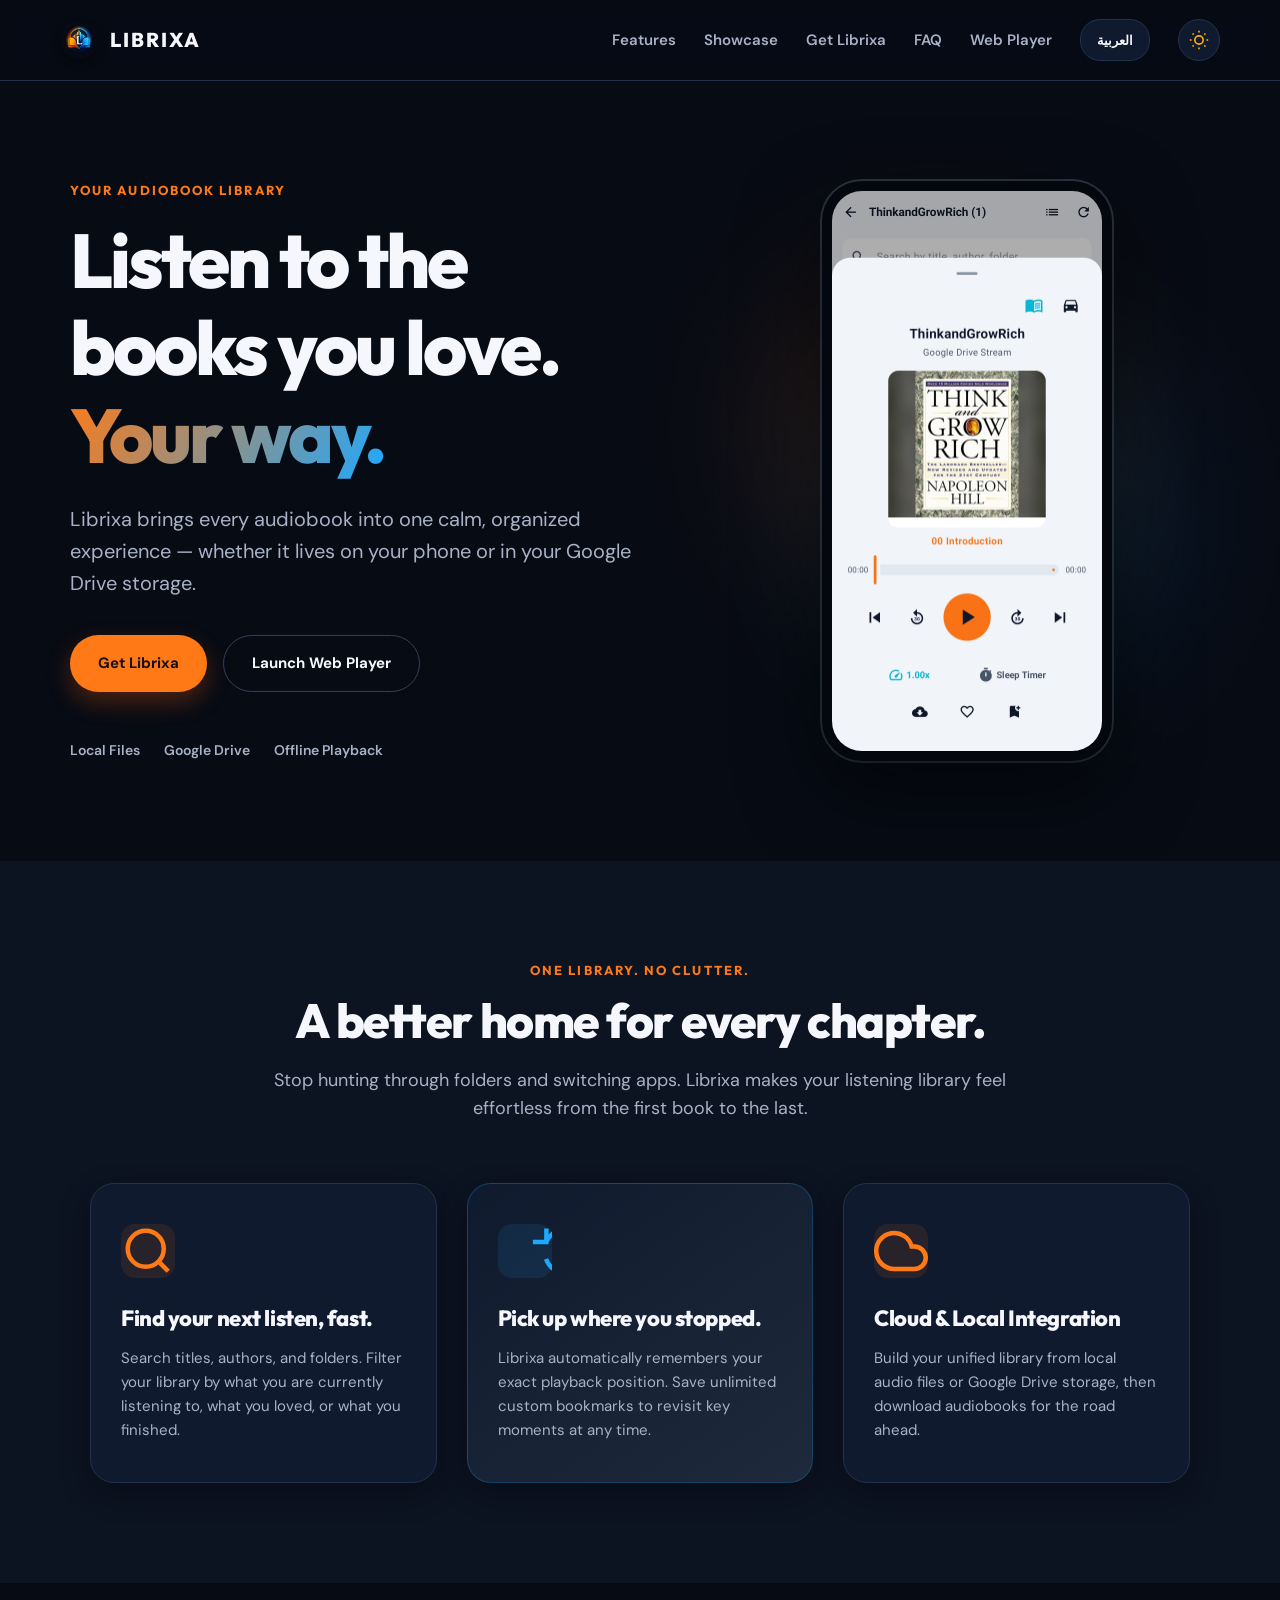
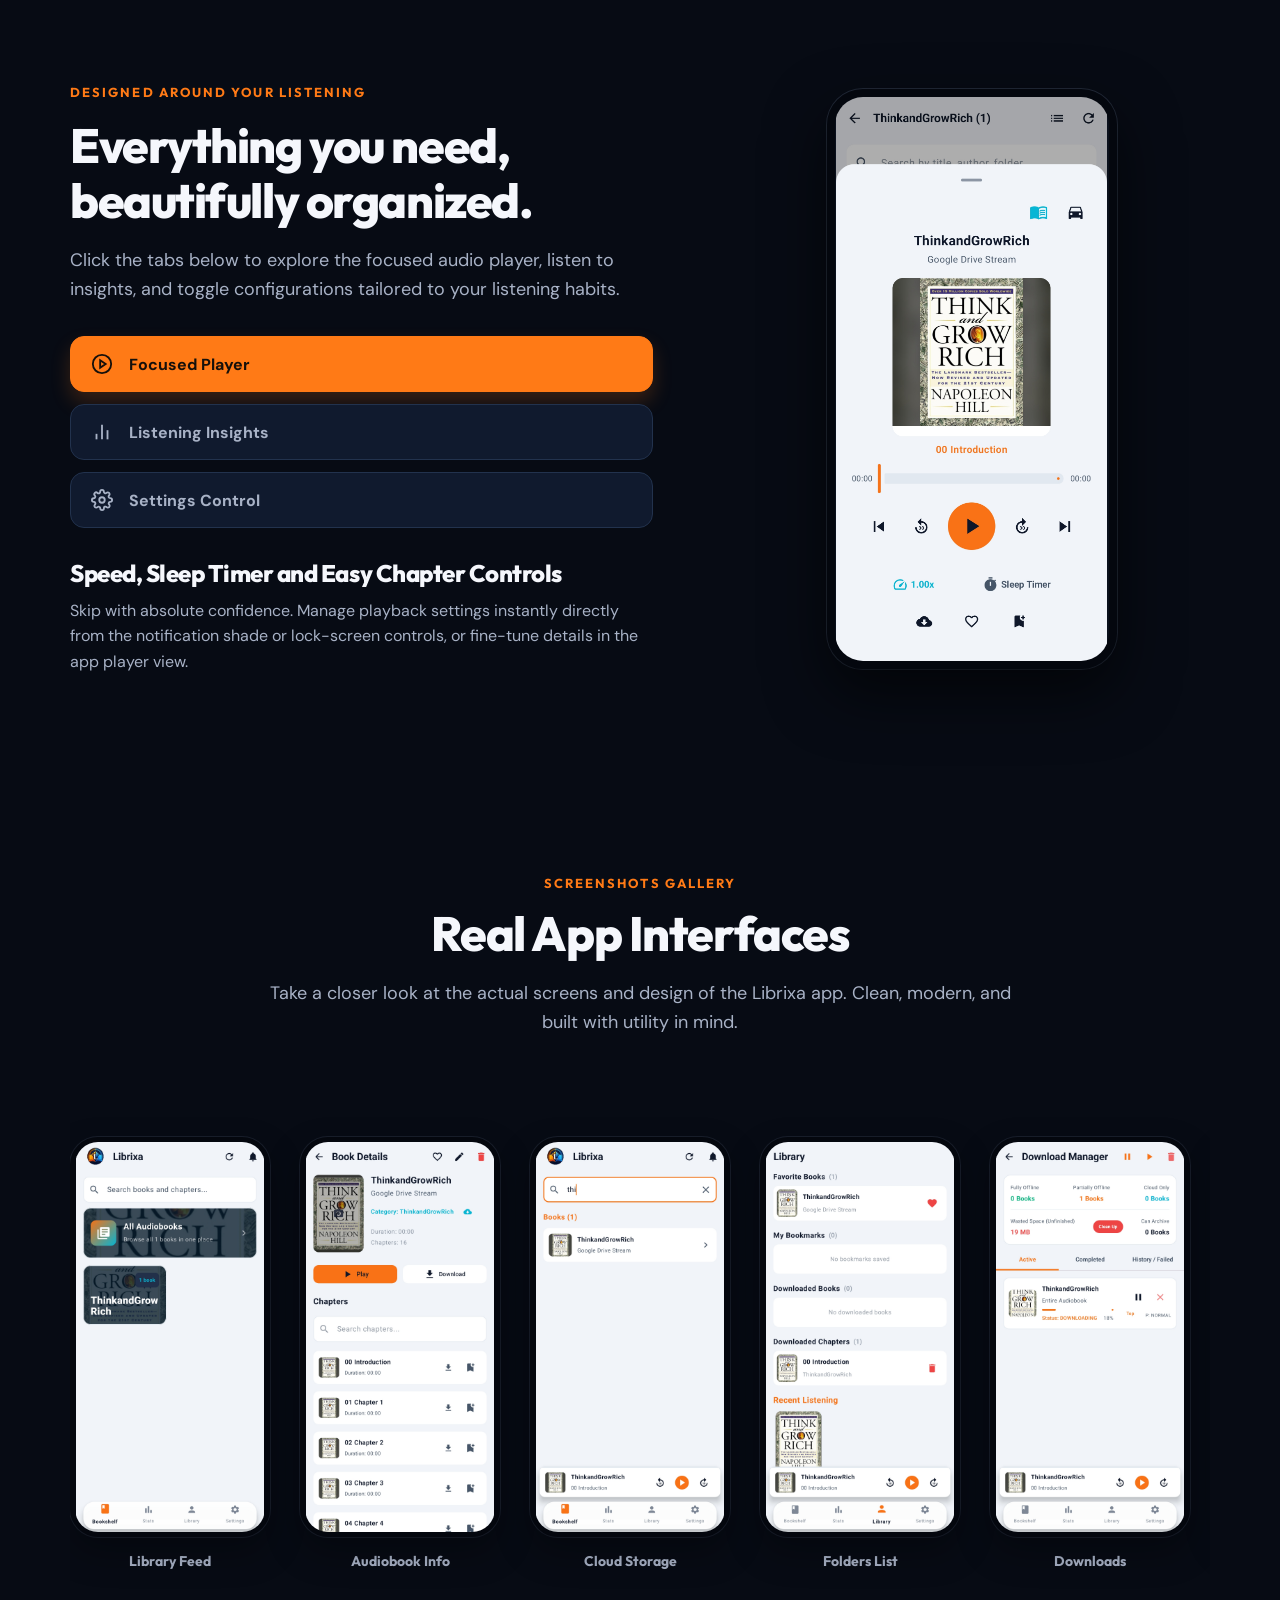
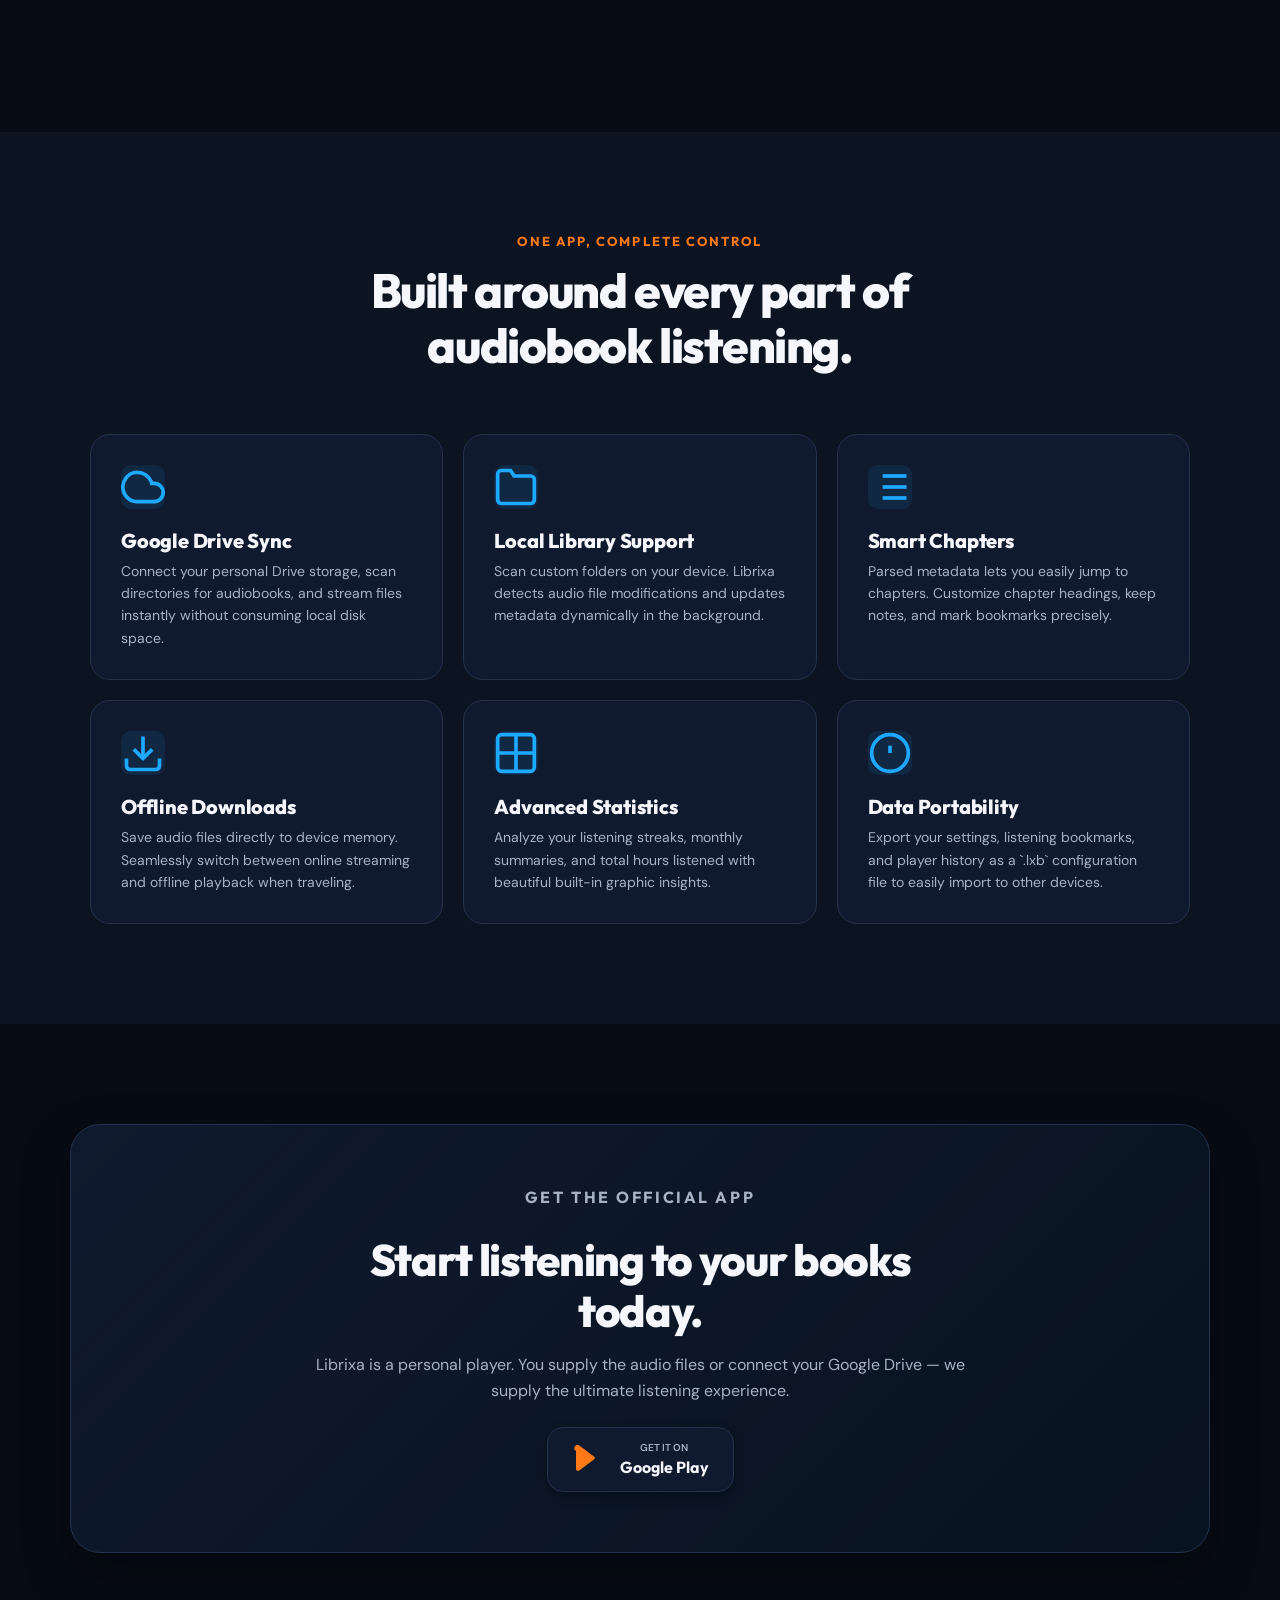
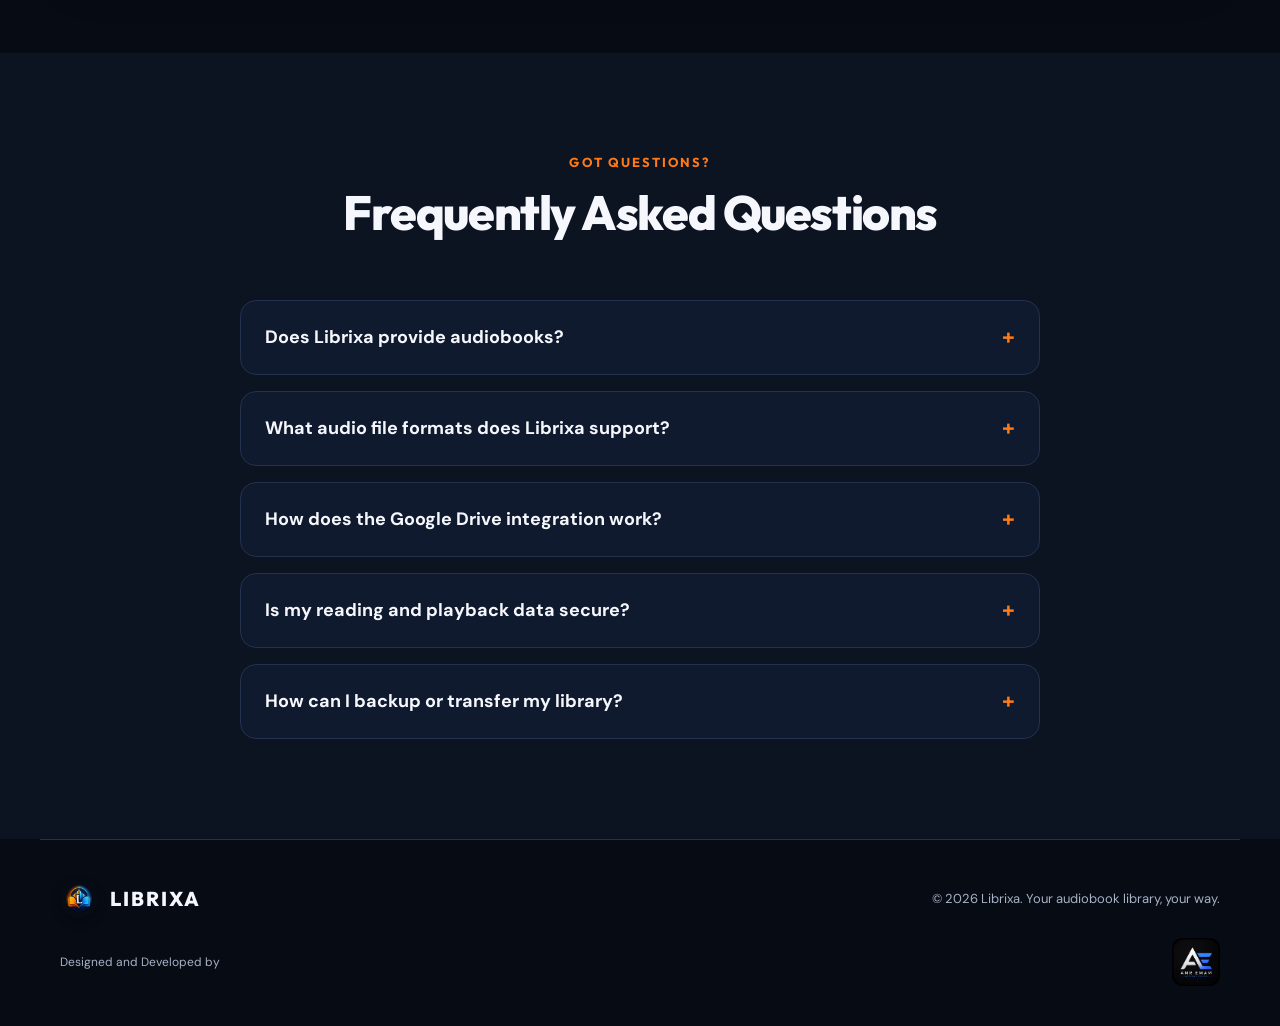
==== index.html @ 6f65969c "Initial deploy of Librixa landing page" ====
<!doctype html>
<html lang="en">
<head>
  <meta charset="utf-8" />
  <meta name="viewport" content="width=device-width, initial-scale=1" />
  <meta name="description" content="Librixa — your premium personal audiobook library. Stream from Google Drive, organize local audio files, and enjoy beautiful insights." />
  <title>Librixa | Premium Audiobook Library & Player</title>
  <link rel="stylesheet" href="styles.css" />
  <!-- Google Fonts -->
  <link rel="preconnect" href="https://fonts.googleapis.com">
  <link rel="preconnect" href="https://fonts.gstatic.com" crossorigin>
  <link href="https://fonts.googleapis.com/css2?family=DM+Sans:ital,opsz,wght@0,9..40,400..700;1,9..40,400..700&family=Outfit:wght@100..900&family=Cairo:wght@400;600;700;850&display=swap" rel="stylesheet">
</head>
<body class="dark-theme">
  <!-- Sticky Header -->
  <header class="site-header">
    <div class="header-container">
      <a class="brand" href="#top" aria-label="Librixa home">
        <img src="assets/librixa-logo.png" alt="Librixa Logo" />
        <span data-i18n="brand-name">LIBRIXA</span>
      </a>
      <button class="menu-toggle" aria-label="Open navigation" aria-expanded="false">
        <svg viewBox="0 0 24 24" fill="none" stroke="currentColor" stroke-width="2"><line x1="3" y1="12" x2="21" y2="12"></line><line x1="3" y1="6" x2="21" y2="6"></line><line x1="3" y1="18" x2="21" y2="18"></line></svg>
      </button>
      <nav class="nav" aria-label="Primary navigation">
        <a href="#features" data-i18n="nav-features">Features</a>
        <a href="#interactive-showcase" data-i18n="nav-showcase">Showcase</a>
        <a href="#download" data-i18n="nav-download">Get Librixa</a>
        <a href="#faq" data-i18n="nav-faq">FAQ</a>
        <a href="https://librixa-app.onrender.com/" target="_blank" rel="noopener" class="nav-app-link" data-i18n="nav-web-app">Web Player</a>
        
        <!-- Language Switcher Button -->
        <button id="lang-toggle" class="lang-toggle-btn" aria-label="Toggle language">
          <span class="lang-text">العربية</span>
        </button>

        <!-- Theme Toggle Button -->
        <button id="theme-toggle" class="theme-toggle-btn" aria-label="Toggle light/dark theme">
          <svg class="sun-icon" viewBox="0 0 24 24" fill="none" stroke="currentColor" stroke-width="2"><circle cx="12" cy="12" r="5"></circle><line x1="12" y1="1" x2="12" y2="3"></line><line x1="12" y1="21" x2="12" y2="23"></line><line x1="4.22" y1="4.22" x2="5.64" y2="5.64"></line><line x1="18.36" y1="18.36" x2="19.78" y2="19.78"></line><line x1="1" y1="12" x2="3" y2="12"></line><line x1="21" y1="12" x2="23" y2="12"></line><line x1="4.22" y1="19.78" x2="5.64" y2="18.36"></line><line x1="18.36" y1="5.64" x2="19.78" y2="4.22"></line></svg>
          <svg class="moon-icon" viewBox="0 0 24 24" fill="none" stroke="currentColor" stroke-width="2"><path d="M21 12.79A9 9 0 1 1 11.21 3 7 7 0 0 0 21 12.79z"></path></svg>
        </button>
      </nav>
    </div>
  </header>

  <main id="top">
    <!-- Hero Section -->
    <section class="hero reveal">
      <div class="hero-copy">
        <p class="eyebrow" data-i18n="hero-eyebrow">YOUR AUDIOBOOK LIBRARY</p>
        <h1 data-i18n="hero-title">Listen to the books you love. <em>Your way.</em></h1>
        <p class="lead" data-i18n="hero-lead">Librixa brings every audiobook into one calm, organized experience — whether it lives on your phone or in your Google Drive storage.</p>
        <div class="hero-actions">
          <a class="button primary" href="#download" data-i18n="hero-btn-download">
            Get Librixa
            <svg viewBox="0 0 24 24" fill="none" stroke="currentColor" stroke-width="2.5"><line x1="5" y1="12" x2="19" y2="12"></line><polyline points="12 5 19 12 12 19"></polyline></svg>
          </a>
          <a class="button ghost" href="https://librixa-app.onrender.com/" target="_blank" rel="noopener" data-i18n="hero-btn-web-app">Launch Web Player</a>
        </div>
        <div class="trust">
          <span class="trust-item" data-i18n="hero-trust-local">
            <svg viewBox="0 0 24 24" fill="none" stroke="currentColor" stroke-width="2"><rect x="2" y="2" width="20" height="20" rx="2.18" ry="2.18"></rect><line x1="12" y1="2" x2="12" y2="22"></line><line x1="2" y1="12" x2="22" y2="12"></line></svg>
            Local Files
          </span>
          <span class="trust-item" data-i18n="hero-trust-drive">
            <svg viewBox="0 0 24 24" fill="none" stroke="currentColor" stroke-width="2"><path d="M22 19a2 2 0 0 1-2 2H4a2 2 0 0 1-2-2V5a2 2 0 0 1 2-2h5l2 3h9a2 2 0 0 1 2 2z"></path></svg>
            Google Drive
          </span>
          <span class="trust-item" data-i18n="hero-trust-offline">
            <svg viewBox="0 0 24 24" fill="none" stroke="currentColor" stroke-width="2"><path d="M12 2a15.3 15.3 0 0 1 4 10 15.3 15.3 0 0 1-4 10 15.3 15.3 0 0 1-4-10 15.3 15.3 0 0 1 4-10z"></path><path d="M2 12h20"></path></svg>
            Offline Playback
          </span>
        </div>
      </div>
      
      <!-- Device Widget with Real Screenshot -->
      <div class="hero-art">
        <div class="glow glow-orange"></div>
        <div class="glow glow-blue"></div>
        <div class="phone-frame">
          <div class="hero-screen-container">
            <img src="assets/player.jpg" alt="Librixa Audiobook Player Screen" />
          </div>
        </div>
      </div>
    </section>

    <!-- Main Features Grid -->
    <section class="features-section reveal" id="features">
      <div class="section-header">
        <p class="eyebrow" data-i18n="features-eyebrow">ONE LIBRARY. NO CLUTTER.</p>
        <h2 data-i18n="features-title">A better home for every chapter.</h2>
        <p class="lead-text" data-i18n="features-lead">Stop hunting through folders and switching apps. Librixa makes your listening library feel effortless from the first book to the last.</p>
      </div>

      <div class="features-grid">
        <article class="feature-card reveal">
          <div class="card-icon">
            <svg viewBox="0 0 24 24" fill="none" stroke="currentColor" stroke-width="2"><circle cx="11" cy="11" r="8"></circle><line x1="21" y1="21" x2="16.65" y2="16.65"></line></svg>
          </div>
          <h3 data-i18n="feat1-title">Find your next listen, fast.</h3>
          <p data-i18n="feat1-desc">Search titles, authors, and folders. Filter your library by what you are currently listening to, what you loved, or what you finished.</p>
        </article>

        <article class="feature-card featured reveal">
          <div class="card-icon">
            <svg viewBox="0 0 24 24" fill="none" stroke="currentColor" stroke-width="2"><path d="M21.5 2v6h-6M21.34 15.57a10 10 0 1 0 .57-8.38l-.57.81"/></svg>
          </div>
          <h3 data-i18n="feat2-title">Pick up where you stopped.</h3>
          <p data-i18n="feat2-desc">Librixa automatically remembers your exact playback position. Save unlimited custom bookmarks to revisit key moments at any time.</p>
        </article>

        <article class="feature-card reveal">
          <div class="card-icon">
            <svg viewBox="0 0 24 24" fill="none" stroke="currentColor" stroke-width="2"><path d="M18 10h-1.26A8 8 0 1 0 9 20h9a5 5 0 0 0 0-10z"></path></svg>
          </div>
          <h3 data-i18n="feat3-title">Cloud & Local Integration</h3>
          <p data-i18n="feat3-desc">Build your unified library from local audio files or Google Drive storage, then download audiobooks for the road ahead.</p>
        </article>
      </div>
    </section>

    <!-- Interactive Showcase Section (Tabbed Gallery) -->
    <section class="interactive-showcase reveal" id="interactive-showcase">
      <div class="showcase-container">
        <div class="showcase-content">
          <p class="eyebrow" data-i18n="showcase-eyebrow">DESIGNED AROUND YOUR LISTENING</p>
          <h2 data-i18n="showcase-title">Everything you need, beautifully organized.</h2>
          <p class="lead-text" data-i18n="showcase-lead">Click the tabs below to explore the focused audio player, listen to insights, and toggle configurations tailored to your listening habits.</p>

          <div class="showcase-tabs">
            <button class="showcase-tab active" data-target="player">
              <svg viewBox="0 0 24 24" fill="none" stroke="currentColor" stroke-width="2"><circle cx="12" cy="12" r="10"></circle><polygon points="10 8 16 12 10 16 10 8"></polygon></svg>
              <span data-i18n="tab1-title">Focused Player</span>
            </button>
            <button class="showcase-tab" data-target="stats">
              <svg viewBox="0 0 24 24" fill="none" stroke="currentColor" stroke-width="2"><line x1="18" y1="20" x2="18" y2="10"></line><line x1="12" y1="20" x2="12" y2="4"></line><line x1="6" y1="20" x2="6" y2="14"></line></svg>
              <span data-i18n="tab2-title">Listening Insights</span>
            </button>
            <button class="showcase-tab" data-target="settings">
              <svg viewBox="0 0 24 24" fill="none" stroke="currentColor" stroke-width="2"><circle cx="12" cy="12" r="3"></circle><path d="M19.4 15a1.65 1.65 0 0 0 .33 1.82l.06.06a2 2 0 1 1-2.83 2.83l-.06-.06a1.65 1.65 0 0 0-1.82-.33 1.65 1.65 0 0 0-1 1.51V21a2 2 0 0 1-4 0v-.09A1.65 1.65 0 0 0 9 19.4a1.65 1.65 0 0 0-1.82.33l-.06.06a2 2 0 1 1-2.83-2.83l.06-.06a1.65 1.65 0 0 0 .33-1.82 1.65 1.65 0 0 0-1.51-1H3a2 2 0 0 1 0-4h.09A1.65 1.65 0 0 0 4.6 9a1.65 1.65 0 0 0-.33-1.82l-.06-.06a2 2 0 1 1 2.83-2.83l.06.06a1.65 1.65 0 0 0 1.82.33H9a1.65 1.65 0 0 0 1-1.51V3a2 2 0 0 1 4 0v.09a1.65 1.65 0 0 0 1 1.51 1.65 1.65 0 0 0 1.82-.33l.06-.06a2 2 0 1 1 2.83 2.83l-.06.06a1.65 1.65 0 0 0-.33 1.82V9a1.65 1.65 0 0 0 1.51 1H21a2 2 0 0 1 0 4h-.09a1.65 1.65 0 0 0-1.51 1z"></path></svg>
              <span data-i18n="tab3-title">Settings Control</span>
            </button>
          </div>

          <div class="tab-caption-container">
            <div class="tab-caption active" id="caption-player">
              <h3 data-i18n="cap1-title">Speed, Sleep Timer and Easy Chapter Controls</h3>
              <p data-i18n="cap1-desc">Skip with absolute confidence. Manage playback settings instantly directly from the notification shade or lock-screen controls, or fine-tune details in the app player view.</p>
            </div>
            <div class="tab-caption" id="caption-stats">
              <h3 data-i18n="cap2-title">Track Your Listening Momentum</h3>
              <p data-i18n="cap2-desc">Get visually gorgeous reports of your daily and weekly listening activities. Set personal streaks and goals to keep track of your audiobook progress.</p>
            </div>
            <div class="tab-caption" id="caption-settings">
              <h3 data-i18n="cap3-title">Fine-tune Your Playback App</h3>
              <p data-i18n="cap3-desc">Configure automatic library updates, Google Drive folder sync behavior, local storage scanning paths, theme colors, and download controls.</p>
            </div>
          </div>
        </div>

        <div class="showcase-media">
          <div class="phone-mockup">
            <div class="phone-screen-container">
              <img id="showcase-img" src="assets/player.jpg" alt="Focused Player Showcase" class="active" />
            </div>
          </div>
        </div>
      </div>
    </section>

    <!-- Screenshot Gallery Section -->
    <section class="gallery-section reveal" id="app-gallery">
      <div class="section-header">
        <p class="eyebrow" data-i18n="gallery-eyebrow">SCREENSHOTS GALLERY</p>
        <h2 data-i18n="gallery-title">Real App Interfaces</h2>
        <p class="lead-text" data-i18n="gallery-lead">Take a closer look at the actual screens and design of the Librixa app. Clean, modern, and built with utility in mind.</p>
      </div>
      <div class="gallery-wrapper">
        <div class="gallery-scroll">
          <div class="gallery-item">
            <div class="gallery-phone">
              <img src="assets/Screenshot_20260714_143618.jpg" alt="Library Feed" />
            </div>
            <span data-i18n="gallery-item1">Library Feed</span>
          </div>
          <div class="gallery-item">
            <div class="gallery-phone">
              <img src="assets/Screenshot_20260714_143647.jpg" alt="Audiobook View" />
            </div>
            <span data-i18n="gallery-item2">Audiobook Info</span>
          </div>
          <div class="gallery-item">
            <div class="gallery-phone">
              <img src="assets/Screenshot_20260714_143714.jpg" alt="Cloud Explorer" />
            </div>
            <span data-i18n="gallery-item3">Cloud Storage</span>
          </div>
          <div class="gallery-item">
            <div class="gallery-phone">
              <img src="assets/Screenshot_20260714_143737.jpg" alt="Folders List" />
            </div>
            <span data-i18n="gallery-item4">Folders List</span>
          </div>
          <div class="gallery-item">
            <div class="gallery-phone">
              <img src="assets/Screenshot_20260714_143746.jpg" alt="Downloads Manager" />
            </div>
            <span data-i18n="gallery-item5">Downloads</span>
          </div>
          <div class="gallery-item">
            <div class="gallery-phone">
              <img src="assets/Screenshot_20260714_143753.jpg" alt="Chapter Selection" />
            </div>
            <span data-i18n="gallery-item6">Chapter Details</span>
          </div>
          <div class="gallery-item">
            <div class="gallery-phone">
              <img src="assets/bookshelf.jpg" alt="Bookshelf Grid" />
            </div>
            <span data-i18n="gallery-item7">Bookshelf Grid</span>
          </div>
          <div class="gallery-item">
            <div class="gallery-phone">
              <img src="assets/Screenshot_20260714_143910.jpg" alt="History & Stats" />
            </div>
            <span data-i18n="gallery-item8">Listening Stats</span>
          </div>
        </div>
      </div>
    </section>

    <!-- App Capabilities Section -->
    <section class="capabilities reveal">
      <div class="section-header">
        <p class="eyebrow" data-i18n="caps-eyebrow">ONE APP, COMPLETE CONTROL</p>
        <h2 data-i18n="caps-title">Built around every part of audiobook listening.</h2>
      </div>

      <div class="capability-grid">
        <article class="capability-card reveal">
          <div class="cap-icon">
            <svg viewBox="0 0 24 24" fill="none" stroke="currentColor" stroke-width="2"><path d="M18 10h-1.26A8 8 0 1 0 9 20h9a5 5 0 0 0 0-10z"></path></svg>
          </div>
          <h3 data-i18n="cap-title-1">Google Drive Sync</h3>
          <p data-i18n="cap-desc-1">Connect your personal Drive storage, scan directories for audiobooks, and stream files instantly without consuming local disk space.</p>
        </article>

        <article class="capability-card reveal">
          <div class="cap-icon">
            <svg viewBox="0 0 24 24" fill="none" stroke="currentColor" stroke-width="2"><path d="M22 19a2 2 0 0 1-2 2H4a2 2 0 0 1-2-2V5a2 2 0 0 1 2-2h5l2 3h9a2 2 0 0 1 2 2z"></path></svg>
          </div>
          <h3 data-i18n="cap-title-2">Local Library Support</h3>
          <p data-i18n="cap-desc-2">Scan custom folders on your device. Librixa detects audio file modifications and updates metadata dynamically in the background.</p>
        </article>

        <article class="capability-card reveal">
          <div class="cap-icon">
            <svg viewBox="0 0 24 24" fill="none" stroke="currentColor" stroke-width="2"><line x1="8" y1="6" x2="21" y2="6"></line><line x1="8" y1="12" x2="21" y2="12"></line><line x1="8" y1="18" x2="21" y2="18"></line><line x1="3" y1="6" x2="3.01" y2="6"></line><line x1="3" y1="12" x2="3.01" y2="12"></line><line x1="3" y1="18" x2="3.01" y2="18"></line></svg>
          </div>
          <h3 data-i18n="cap-title-3">Smart Chapters</h3>
          <p data-i18n="cap-desc-3">Parsed metadata lets you easily jump to chapters. Customize chapter headings, keep notes, and mark bookmarks precisely.</p>
        </article>

        <article class="capability-card reveal">
          <div class="cap-icon">
            <svg viewBox="0 0 24 24" fill="none" stroke="currentColor" stroke-width="2"><path d="M21 15v4a2 2 0 0 1-2 2H5a2 2 0 0 1-2-2v-4"></path><polyline points="7 10 12 15 17 10"></polyline><line x1="12" y1="15" x2="12" y2="3"></line></svg>
          </div>
          <h3 data-i18n="cap-title-4">Offline Downloads</h3>
          <p data-i18n="cap-desc-4">Save audio files directly to device memory. Seamlessly switch between online streaming and offline playback when traveling.</p>
        </article>

        <article class="capability-card reveal">
          <div class="cap-icon">
            <svg viewBox="0 0 24 24" fill="none" stroke="currentColor" stroke-width="2"><rect x="2" y="2" width="20" height="20" rx="2.18" ry="2.18"></rect><line x1="12" y1="2" x2="12" y2="22"></line><line x1="2" y1="12" x2="22" y2="12"></line></svg>
          </div>
          <h3 data-i18n="cap-title-5">Advanced Statistics</h3>
          <p data-i18n="cap-desc-5">Analyze your listening streaks, monthly summaries, and total hours listened with beautiful built-in graphic insights.</p>
        </article>

        <article class="capability-card reveal">
          <div class="cap-icon">
            <svg viewBox="0 0 24 24" fill="none" stroke="currentColor" stroke-width="2"><circle cx="12" cy="12" r="10"></circle><line x1="12" y1="8" x2="12" y2="12"></line><line x1="12" y1="16" x2="12.01" y2="16"></line></svg>
          </div>
          <h3 data-i18n="cap-title-6">Data Portability</h3>
          <p data-i18n="cap-desc-6">Export your settings, listening bookmarks, and player history as a `.lxb` configuration file to easily import to other devices.</p>
        </article>
      </div>
    </section>

    <!-- Download Center Section -->
    <section class="download-section reveal" id="download">
      <div class="download-container single-download">
        <div class="download-info centered-download">
          <p class="eyebrow" data-i18n="download-eyebrow">GET THE OFFICIAL APP</p>
          <h2 data-i18n="download-title">Start listening to your books today.</h2>
          <p data-i18n="download-desc">Librixa is a personal player. You supply the audio files or connect your Google Drive — we supply the ultimate listening experience.</p>
          
          <div class="download-actions">
            <!-- Google Play Store Button -->
            <a href="https://play.google.com/store/apps/details?id=com.audio.librixa" target="_blank" rel="noopener" class="btn-download playstore-btn">
              <svg viewBox="0 0 24 24" fill="currentColor"><path d="M3 5.25v13.5a1.5 1.5 0 0 0 2.43 1.16l11-8.25a1.5 1.5 0 0 0 0-2.32l-11-8.25A1.5 1.5 0 0 0 3 5.25z"/></svg>
              <div>
                <span class="small-lbl" data-i18n="download-store-lbl">Get it on</span>
                <span class="large-lbl" data-i18n="download-store-title">Google Play</span>
              </div>
            </a>
          </div>
        </div>
      </div>
    </section>

    <!-- FAQ Section -->
    <section class="faq-section reveal" id="faq">
      <div class="section-header">
        <p class="eyebrow" data-i18n="faq-eyebrow">GOT QUESTIONS?</p>
        <h2 data-i18n="faq-title">Frequently Asked Questions</h2>
      </div>

      <div class="faq-accordion-container">
        <div class="faq-item">
          <button class="faq-trigger">
            <span data-i18n="faq-q1">Does Librixa provide audiobooks?</span>
            <span class="faq-plus">&#43;</span>
          </button>
          <div class="faq-panel">
            <p data-i18n="faq-a1">No, Librixa is a media library organizer and player. It does not provide, host, sell, or distribute audiobooks. You connect your own audio files (stored locally on your device or in your Google Drive cloud account).</p>
          </div>
        </div>

        <div class="faq-item">
          <button class="faq-trigger">
            <span data-i18n="faq-q2">What audio file formats does Librixa support?</span>
            <span class="faq-plus">&#43;</span>
          </button>
          <div class="faq-panel">
            <p data-i18n="faq-a2">Librixa supports standard audio file formats, including MP3, M4B, M4A, AAC, and WAV. It also supports parsing chapters from files containing standardized chapter metadata (e.g., M4B files).</p>
          </div>
        </div>

        <div class="faq-item">
          <button class="faq-trigger">
            <span data-i18n="faq-q3">How does the Google Drive integration work?</span>
            <span class="faq-plus">&#43;</span>
          </button>
          <div class="faq-panel">
            <p data-i18n="faq-a3">You sign in with your Google account and grant Librixa secure read access to select directories on your Drive storage. Librixa parses files and directories dynamically, letting you stream books or download chapters for offline use without uploading anything to secondary servers.</p>
          </div>
        </div>

        <div class="faq-item">
          <button class="faq-trigger">
            <span data-i18n="faq-q4">Is my reading and playback data secure?</span>
            <span class="faq-plus">&#43;</span>
          </button>
          <div class="faq-panel">
            <p data-i18n="faq-a4">Yes. Librixa keeps all your playback statistics, settings, and book configurations stored locally on your device. It doesn't send your data to any proprietary analytics servers, ensuring total privacy.</p>
          </div>
        </div>

        <div class="faq-item">
          <button class="faq-trigger">
            <span data-i18n="faq-q5">How can I backup or transfer my library?</span>
            <span class="faq-plus">&#43;</span>
          </button>
          <div class="faq-panel">
            <p data-i18n="faq-a5">You can export a configuration file (`.lxb`) from settings which stores your reading logs, playlists, and bookmarks. Simply import this file on your new device inside Librixa to restore everything.</p>
          </div>
        </div>
      </div>
    </section>
  </main>

  <!-- Footer -->
  <footer class="site-footer">
    <div class="footer-top">
      <div class="brand">
        <img src="assets/librixa-logo.png" alt="Librixa Logo" />
        <span data-i18n="brand-name">LIBRIXA</span>
      </div>
      <p data-i18n="footer-copyright">© 2026 Librixa. Your audiobook library, your way.</p>
    </div>
    <div class="footer-bottom">
      <p data-i18n="footer-dev">Designed and Developed by</p>
      <img class="developer" src="assets/developer-logo.png" alt="Amr Emam — Software Developer" />
    </div>
  </footer>

  <script src="script.js"></script>
</body>
</html>
---- styles.css ----
/* Design System CSS Variable Definitions */
:root {
  /* Fonts */
  --font-main: 'DM Sans', sans-serif;
  --font-accent: 'Outfit', sans-serif;

  /* Transitions */
  --transition-smooth: all 0.3s cubic-bezier(0.4, 0, 0.2, 1);
  --transition-bounce: all 0.5s cubic-bezier(0.175, 0.885, 0.32, 1.275);
}

/* Dark Theme Variables (Default) */
body.dark-theme {
  --bg-color: #070b14;
  --bg-color-alt: #0c1321;
  --text-color: #f5f7fc;
  --text-muted: #a8b2c6;
  --panel-bg: #101a2e;
  --panel-border: #22324d;
  --orange-accent: #ff7a16;
  --blue-accent: #1da9ff;
  --header-bg: rgba(7, 11, 20, 0.8);
  --shadow-color: rgba(0, 0, 0, 0.6);
  --shadow-light: rgba(0, 0, 0, 0.3);
  --highlight-gradient: linear-gradient(135deg, #ff7a16, #1da9ff);
  --card-hover-border: rgba(29, 169, 255, 0.3);
  --btn-ghost-border: #30405a;
  --btn-text-color: #15100b;
}

/* Light Theme Variables */
body.light-theme {
  --bg-color: #f8fafc;
  --bg-color-alt: #f1f5f9;
  --text-color: #0f172a;
  --text-muted: #475569;
  --panel-bg: #ffffff;
  --panel-border: #e2e8f0;
  --orange-accent: #ea580c;
  --blue-accent: #0284c7;
  --header-bg: rgba(248, 250, 252, 0.8);
  --shadow-color: rgba(15, 23, 42, 0.15);
  --shadow-light: rgba(15, 23, 42, 0.05);
  --highlight-gradient: linear-gradient(135deg, #ea580c, #0284c7);
  --card-hover-border: rgba(2, 132, 199, 0.2);
  --btn-ghost-border: #cbd5e1;
  --btn-text-color: #ffffff;
}

/* Reset and Global Styles */
* {
  box-sizing: border-box;
  margin: 0;
  padding: 0;
}

html {
  scroll-behavior: smooth;
}

body {
  background-color: var(--bg-color);
  color: var(--text-color);
  font-family: var(--font-main);
  line-height: 1.5;
  transition: background-color 0.4s ease, color 0.4s ease;
  overflow-x: hidden;
}

a {
  color: inherit;
  text-decoration: none;
  transition: var(--transition-smooth);
}

button {
  font-family: inherit;
  cursor: pointer;
  border: none;
  background: none;
  color: inherit;
}

/* Layout Utilities */
section {
  padding: 100px 30px;
  position: relative;
}

.eyebrow {
  color: var(--orange-accent);
  font-size: 13px;
  letter-spacing: 0.16em;
  font-weight: 700;
  text-transform: uppercase;
  margin-bottom: 16px;
  font-family: var(--font-accent);
}

h1, h2, h3 {
  font-family: var(--font-accent);
  line-height: 1.15;
  font-weight: 800;
}

h2 {
  font-size: clamp(32px, 4vw, 48px);
  margin-bottom: 18px;
  letter-spacing: -0.03em;
}

/* Reveal on Scroll styling */
.reveal {
  opacity: 0;
  transform: translateY(30px);
  transition: opacity 0.8s cubic-bezier(0.2, 0.8, 0.2, 1), transform 0.8s cubic-bezier(0.2, 0.8, 0.2, 1);
}

.reveal.active {
  opacity: 1;
  transform: translateY(0);
}

/* Header & Navigation */
.site-header {
  position: sticky;
  top: 0;
  z-index: 1000;
  background-color: var(--header-bg);
  backdrop-filter: blur(12px);
  border-bottom: 1px solid var(--panel-border);
  transition: var(--transition-smooth);
}

.header-container {
  max-width: 1200px;
  margin: 0 auto;
  height: 80px;
  display: flex;
  align-items: center;
  justify-content: space-between;
  padding: 0 20px;
}

.brand {
  display: flex;
  align-items: center;
  gap: 12px;
  font-family: var(--font-accent);
  font-size: 20px;
  font-weight: 800;
  letter-spacing: 0.1em;
}

.brand img {
  width: 38px;
  height: 38px;
  border-radius: 50%;
  object-fit: cover;
  box-shadow: 0 4px 10px var(--shadow-light);
}

.nav {
  display: flex;
  align-items: center;
  gap: 28px;
}

.nav a {
  font-size: 15px;
  font-weight: 600;
  color: var(--text-muted);
}

.nav a:hover {
  color: var(--orange-accent);
}

.menu-toggle {
  display: none;
  color: var(--text-color);
}

.menu-toggle svg {
  width: 28px;
  height: 28px;
}

/* Theme Toggle Button */
.theme-toggle-btn {
  background: var(--panel-bg);
  border: 1px solid var(--panel-border);
  border-radius: 50%;
  width: 42px;
  height: 42px;
  display: flex;
  align-items: center;
  justify-content: center;
  transition: var(--transition-smooth);
}

.theme-toggle-btn:hover {
  transform: scale(1.08);
  border-color: var(--orange-accent);
}

.lang-toggle-btn {
  background: var(--panel-bg);
  border: 1px solid var(--panel-border);
  border-radius: 20px;
  height: 42px;
  padding: 0 16px;
  display: flex;
  align-items: center;
  justify-content: center;
  font-weight: 700;
  font-size: 13px;
  color: var(--text-color);
  transition: var(--transition-smooth);
}

.lang-toggle-btn:hover {
  transform: scale(1.04);
  border-color: var(--orange-accent);
}

.theme-toggle-btn svg {
  width: 20px;
  height: 20px;
  transition: var(--transition-smooth);
}

body.dark-theme .sun-icon {
  display: block;
  color: #ffaa00;
}
body.dark-theme .moon-icon {
  display: none;
}

body.light-theme .sun-icon {
  display: none;
}
body.light-theme .moon-icon {
  color: var(--blue-accent);
  display: block;
}

/* Buttons */
.button {
  display: inline-flex;
  align-items: center;
  gap: 12px;
  padding: 16px 28px;
  font-size: 15px;
  font-weight: 700;
  border-radius: 999px;
  transition: var(--transition-bounce);
}

.button svg {
  width: 18px;
  height: 18px;
  transition: var(--transition-smooth);
}

.button.primary {
  background-color: var(--orange-accent);
  color: var(--btn-text-color);
  box-shadow: 0 10px 25px rgba(234, 88, 12, 0.3);
}

.button.primary:hover {
  transform: translateY(-3px);
  box-shadow: 0 14px 30px rgba(234, 88, 12, 0.4);
}

.button.primary:hover svg {
  transform: translateX(4px);
}

.button.ghost {
  border: 1px solid var(--btn-ghost-border);
  color: var(--text-color);
  background: transparent;
}

.button.ghost:hover {
  background: var(--panel-bg);
  border-color: var(--text-color);
  transform: translateY(-3px);
}

/* Hero Section */
.hero {
  max-width: 1200px;
  margin: 0 auto;
  display: grid;
  grid-template-columns: 1.1fr 0.9fr;
  gap: 60px;
  align-items: center;
  min-height: 80vh;
}

.hero h1 {
  font-size: clamp(48px, 6vw, 76px);
  margin-bottom: 24px;
  letter-spacing: -0.04em;
}

.hero h1 em {
  font-style: normal;
  color: var(--orange-accent);
  background: linear-gradient(120deg, var(--orange-accent), var(--blue-accent));
  -webkit-background-clip: text;
  -webkit-text-fill-color: transparent;
}

.lead {
  font-size: 20px;
  line-height: 1.6;
  color: var(--text-muted);
  margin-bottom: 36px;
  max-width: 580px;
}

.hero-actions {
  display: flex;
  gap: 16px;
  margin-bottom: 48px;
}

.trust {
  display: flex;
  gap: 24px;
  color: var(--text-muted);
}

.trust-item {
  display: flex;
  align-items: center;
  gap: 8px;
  font-size: 14px;
  font-weight: 600;
}

.trust-item svg {
  width: 18px;
  height: 18px;
  color: var(--orange-accent);
}

/* Hero Artwork / Glowing device widget */
.hero-art {
  position: relative;
  display: flex;
  justify-content: center;
  align-items: center;
}

.glow {
  position: absolute;
  width: 320px;
  height: 320px;
  border-radius: 50%;
  filter: blur(80px);
  opacity: 0.15;
  z-index: 1;
}

.glow-orange {
  background-color: var(--orange-accent);
  left: 10%;
  top: 15%;
}

.glow-blue {
  background-color: var(--blue-accent);
  right: 10%;
  bottom: 15%;
}

/* Premium Phone Frame (Interactive Player Simulator) */
.phone-frame {
  position: relative;
  width: 290px;
  height: 580px;
  border-radius: 40px;
  background-color: #0d121f;
  border: 10px solid #04070e;
  box-shadow: 0 30px 80px var(--shadow-color), 0 0 0 2px rgba(97, 113, 138, 0.4);
  z-index: 2;
  overflow: hidden;
}

.phone-frame .phone-screen-container {
  width: 100%;
  height: 100%;
  position: relative;
}

.hero-screen-container {
  width: 100%;
  height: 100%;
  background-color: #0a101c;
  overflow: hidden;
}

.hero-screen-container img {
  width: 100%;
  height: 100%;
  object-fit: contain;
  display: block;
}

/* Android UI Inside the frame */
.player-app-ui {
  display: flex;
  flex-direction: column;
  height: 100%;
  justify-content: space-between;
  color: #f3f4f6;
}

.app-bar {
  display: flex;
  justify-content: space-between;
  align-items: center;
  font-size: 13px;
  font-weight: 600;
  color: #9ca3af;
  margin-bottom: 20px;
}

.player-cover {
  display: flex;
  justify-content: center;
  align-items: center;
  margin-bottom: 16px;
}

.cover-disc {
  width: 160px;
  height: 160px;
  border-radius: 50%;
  background: linear-gradient(135deg, var(--orange-accent), var(--blue-accent));
  box-shadow: 0 10px 30px rgba(0, 0, 0, 0.4), 0 0 0 10px rgba(255, 255, 255, 0.05);
  display: flex;
  align-items: center;
  justify-content: center;
  font-family: var(--font-accent);
  font-size: 78px;
  font-weight: 900;
  color: #ffffff;
  transition: transform 12s linear infinite;
  animation-play-state: paused;
}

.cover-disc.playing {
  animation: spin 12s linear infinite;
}

@keyframes spin {
  100% { transform: rotate(360deg); }
}

.player-info {
  text-align: center;
  margin-bottom: 20px;
}

.player-info h3 {
  font-size: 20px;
  font-weight: 700;
  color: #ffffff;
  margin-bottom: 4px;
}

.player-info p {
  font-size: 14px;
  color: #9ca3af;
  margin-bottom: 10px;
}

.chapter-indicator {
  display: inline-block;
  font-size: 11px;
  font-weight: 700;
  background-color: rgba(255, 255, 255, 0.1);
  padding: 4px 10px;
  border-radius: 20px;
  color: var(--orange-accent);
}

/* EQ / Waveform Anim */
.waveform-container {
  display: flex;
  justify-content: center;
  align-items: flex-end;
  gap: 4px;
  height: 40px;
  margin-bottom: 20px;
}

.waveform-container .bar {
  width: 5px;
  height: 4px;
  background-color: var(--orange-accent);
  border-radius: 4px;
  transition: height 0.15s ease;
}

.waveform-container.playing .bar {
  animation: bounceBar 0.8s ease-in-out infinite alternate;
}

.waveform-container.playing .bar:nth-child(2n) {
  animation-delay: 0.15s;
  background-color: var(--blue-accent);
}

.waveform-container.playing .bar:nth-child(3n) {
  animation-delay: 0.3s;
  background-color: #ffffff;
}

.waveform-container.playing .bar:nth-child(4n) {
  animation-delay: 0.45s;
}

@keyframes bounceBar {
  0% { height: 6px; }
  100% { height: 36px; }
}

/* Timeline */
.timeline-container {
  display: flex;
  align-items: center;
  justify-content: space-between;
  gap: 12px;
  font-size: 11px;
  color: #9ca3af;
  margin-bottom: 24px;
}

.timeline-bar {
  flex: 1;
  height: 4px;
  background-color: rgba(255, 255, 255, 0.2);
  border-radius: 2px;
  position: relative;
  cursor: pointer;
}

.timeline-progress {
  width: 0%;
  height: 100%;
  background-color: var(--orange-accent);
  border-radius: 2px;
}

.timeline-knob {
  position: absolute;
  top: 50%;
  left: 0%;
  transform: translate(-50%, -50%);
  width: 10px;
  height: 10px;
  border-radius: 50%;
  background-color: #ffffff;
  box-shadow: 0 2px 4px rgba(0,0,0,0.5);
}

/* Controls */
.player-controls {
  display: flex;
  justify-content: space-between;
  align-items: center;
  padding: 0 8px;
}

.ctrl-btn {
  color: #9ca3af;
  display: flex;
  align-items: center;
  justify-content: center;
  transition: var(--transition-smooth);
}

.ctrl-btn:hover {
  color: #ffffff;
}

.speed-btn {
  font-size: 12px;
  font-weight: 700;
  width: 32px;
  height: 32px;
  border: 1px solid rgba(255, 255, 255, 0.15);
  border-radius: 8px;
}

.skip-btn {
  position: relative;
}

.skip-btn svg {
  width: 24px;
  height: 24px;
}

.skip-num {
  position: absolute;
  top: 50%;
  left: 50%;
  transform: translate(-50%, -45%);
  font-size: 9px;
  font-weight: 800;
}

.play-pause-btn {
  width: 52px;
  height: 52px;
  border-radius: 50%;
  background-color: var(--orange-accent);
  color: #0d121f;
  box-shadow: 0 6px 15px rgba(255, 122, 22, 0.4);
}

.play-pause-btn:hover {
  transform: scale(1.06);
  background-color: #ff913b;
  color: #000000;
}

.play-pause-btn svg {
  width: 20px;
  height: 20px;
}

.bookmark-btn svg {
  width: 22px;
  height: 22px;
}

.bookmark-btn.active {
  color: var(--blue-accent);
}

.hidden {
  display: none !important;
}

/* Features Grid Section */
.features-section {
  background-color: var(--bg-color-alt);
}

.section-header {
  text-align: center;
  max-width: 760px;
  margin: 0 auto 60px;
}

.section-header p {
  margin-bottom: 12px;
}

.lead-text {
  font-size: 18px;
  color: var(--text-muted);
  line-height: 1.6;
}

.features-grid {
  max-width: 1100px;
  margin: 0 auto;
  display: grid;
  grid-template-columns: repeat(3, 1fr);
  gap: 30px;
}

.feature-card {
  background-color: var(--panel-bg);
  border: 1px solid var(--panel-border);
  padding: 40px 30px;
  border-radius: 24px;
  transition: var(--transition-bounce);
  box-shadow: 0 10px 30px var(--shadow-light);
}

.feature-card:hover {
  transform: translateY(-8px);
  border-color: var(--card-hover-border);
  box-shadow: 0 20px 40px var(--shadow-color);
}

.feature-card.featured {
  background: linear-gradient(145deg, #101a2e, #1e293b);
  border-color: rgba(29, 169, 255, 0.25);
}

body.light-theme .feature-card.featured {
  background: linear-gradient(145deg, #ffffff, #f1f5f9);
  border-color: rgba(2, 132, 199, 0.25);
}

.card-icon {
  width: 54px;
  height: 54px;
  border-radius: 14px;
  background-color: rgba(255, 122, 22, 0.1);
  display: flex;
  align-items: center;
  justify-content: center;
  margin-bottom: 28px;
  color: var(--orange-accent);
}

.feature-card.featured .card-icon {
  background-color: rgba(29, 169, 255, 0.1);
  color: var(--blue-accent);
}

.feature-card h3 {
  font-size: 22px;
  margin-bottom: 14px;
  letter-spacing: -0.02em;
}

.feature-card p {
  color: var(--text-muted);
  font-size: 15px;
  line-height: 1.6;
}

/* Interactive Showcase */
.interactive-showcase {
  max-width: 1200px;
  margin: 0 auto;
}

.showcase-container {
  display: grid;
  grid-template-columns: 1.1fr 0.9fr;
  gap: 80px;
  align-items: center;
}

.showcase-tabs {
  display: flex;
  flex-direction: column;
  gap: 12px;
  margin: 32px 0;
}

.showcase-tab {
  display: flex;
  align-items: center;
  gap: 16px;
  padding: 16px 20px;
  border-radius: 14px;
  border: 1px solid var(--panel-border);
  background-color: var(--panel-bg);
  text-align: left;
  transition: var(--transition-smooth);
  color: var(--text-muted);
  font-weight: 700;
  font-size: 16px;
}

.showcase-tab svg {
  width: 22px;
  height: 22px;
  transition: var(--transition-smooth);
}

.showcase-tab:hover {
  border-color: var(--orange-accent);
  color: var(--text-color);
  transform: translateX(4px);
}

.showcase-tab.active {
  background-color: var(--orange-accent);
  border-color: var(--orange-accent);
  color: var(--btn-text-color);
  box-shadow: 0 10px 20px rgba(255, 122, 22, 0.2);
}

.showcase-tab.active svg {
  color: inherit;
}

.tab-caption-container {
  min-height: 100px;
}

.tab-caption {
  display: none;
}

.tab-caption.active {
  display: block;
  animation: fadeIn 0.4s ease-in-out forwards;
}

.tab-caption h3 {
  font-size: 24px;
  margin-bottom: 10px;
  letter-spacing: -0.02em;
}

.tab-caption p {
  color: var(--text-muted);
  line-height: 1.6;
  font-size: 16px;
}

@keyframes fadeIn {
  from { opacity: 0; transform: translateY(10px); }
  to { opacity: 1; transform: translateY(0); }
}

.showcase-media {
  display: flex;
  justify-content: center;
}

.phone-mockup {
  position: relative;
  width: 290px;
  height: 580px;
  border-radius: 36px;
  background-color: #04070e;
  border: 8px solid #04070e;
  box-shadow: 0 25px 60px var(--shadow-color), 0 0 0 1px rgba(97, 113, 138, 0.3);
  overflow: hidden;
}

.phone-screen-container {
  width: 100%;
  height: 100%;
  background-color: #0a101c;
  overflow: hidden;
  position: relative;
}

.phone-screen-container img {
  width: 100%;
  height: 100%;
  object-fit: contain;
  opacity: 0;
  transform: scale(0.96);
  transition: opacity 0.5s ease, transform 0.5s cubic-bezier(0.2, 0.8, 0.2, 1);
  position: absolute;
  top: 0;
  left: 0;
}

.phone-screen-container img.active {
  opacity: 1;
  transform: scale(1);
  z-index: 2;
}

/* App Capabilities Grid */
.capabilities {
  background-color: var(--bg-color-alt);
}

.capability-grid {
  max-width: 1100px;
  margin: 0 auto;
  display: grid;
  grid-template-columns: repeat(3, 1fr);
  gap: 20px;
}

.capability-card {
  background-color: var(--panel-bg);
  border: 1px solid var(--panel-border);
  padding: 30px;
  border-radius: 20px;
  min-height: 220px;
  transition: var(--transition-smooth);
}

.capability-card:hover {
  border-color: var(--orange-accent);
  box-shadow: 0 10px 25px var(--shadow-light);
}

.cap-icon {
  width: 44px;
  height: 44px;
  border-radius: 10px;
  background-color: rgba(29, 169, 255, 0.1);
  display: flex;
  align-items: center;
  justify-content: center;
  margin-bottom: 20px;
  color: var(--blue-accent);
}

.capability-card h3 {
  font-size: 20px;
  margin-bottom: 8px;
  letter-spacing: -0.01em;
}

.capability-card p {
  color: var(--text-muted);
  font-size: 14px;
  line-height: 1.6;
}

/* Download Section */
.download-section {
  max-width: 1200px;
  margin: 0 auto;
}

.download-container {
  background: linear-gradient(135deg, var(--panel-bg) 0%, rgba(29, 169, 255, 0.05) 100%);
  border: 1px solid var(--panel-border);
  border-radius: 30px;
  padding: 60px;
  display: grid;
  grid-template-columns: 1.2fr 0.8fr;
  gap: 60px;
  align-items: center;
  box-shadow: 0 20px 50px var(--shadow-light);
}

.download-container.single-download {
  display: flex;
  justify-content: center;
  align-items: center;
  text-align: center;
}

.centered-download {
  max-width: 650px;
  display: flex;
  flex-direction: column;
  align-items: center;
}

.centered-download .download-actions {
  justify-content: center;
  margin-bottom: 0;
}

.download-info h2 {
  font-size: clamp(32px, 4vw, 44px);
  margin-bottom: 16px;
}

.download-info p {
  color: var(--text-muted);
  font-size: 16px;
  line-height: 1.6;
  margin-bottom: 24px;
}

.download-meta {
  display: flex;
  gap: 16px;
  margin-bottom: 32px;
}

.meta-tag {
  font-size: 12px;
  font-weight: 700;
  background-color: var(--panel-border);
  padding: 6px 12px;
  border-radius: 20px;
  color: var(--text-color);
}

.download-actions {
  display: flex;
  gap: 18px;
  margin-bottom: 32px;
  flex-wrap: wrap;
}

.btn-download {
  display: inline-flex;
  align-items: center;
  gap: 16px;
  background-color: var(--panel-bg);
  border: 1px solid var(--panel-border);
  padding: 12px 24px;
  border-radius: 16px;
  color: var(--text-color);
  box-shadow: 0 4px 12px var(--shadow-light);
  transition: var(--transition-smooth);
}

.btn-download:hover {
  transform: translateY(-2px);
  border-color: var(--orange-accent);
  box-shadow: 0 8px 20px var(--shadow-color);
}

.btn-download svg {
  width: 32px;
  height: 32px;
  color: var(--orange-accent);
}

.btn-download .small-lbl {
  display: block;
  font-size: 10px;
  color: var(--text-muted);
  font-weight: 600;
  text-transform: uppercase;
}

.btn-download .large-lbl {
  display: block;
  font-size: 16px;
  font-weight: 700;
  font-family: var(--font-accent);
}

/* Sideload Guide Accordion */
.sideload-guide {
  border-top: 1px solid var(--panel-border);
  padding-top: 20px;
}

.guide-toggle {
  width: 100%;
  display: flex;
  justify-content: space-between;
  align-items: center;
  color: var(--text-color);
  font-weight: 700;
  font-size: 15px;
}

.guide-toggle:hover {
  color: var(--orange-accent);
}

.chevron-icon {
  width: 18px;
  height: 18px;
  transition: var(--transition-smooth);
}

.guide-toggle.open .chevron-icon {
  transform: rotate(180deg);
}

.guide-content {
  max-height: 0;
  overflow: hidden;
  transition: max-height 0.4s ease-out;
}

.guide-content ol {
  padding: 16px 20px 0;
  font-size: 14px;
  color: var(--text-muted);
  display: flex;
  flex-direction: column;
  gap: 8px;
}

/* QR Code Mock Card */
.download-qr {
  display: flex;
  justify-content: center;
}

.qr-card {
  background-color: var(--panel-bg);
  border: 1px solid var(--panel-border);
  padding: 30px;
  border-radius: 24px;
  text-align: center;
  box-shadow: 0 10px 25px var(--shadow-light);
  max-width: 260px;
}

.qr-code-placeholder {
  width: 160px;
  height: 160px;
  margin: 0 auto 20px;
  border: 1px solid var(--panel-border);
  border-radius: 12px;
  background-color: #ffffff;
  display: flex;
  flex-direction: column;
  align-items: center;
  justify-content: center;
  gap: 8px;
  padding: 10px;
}

/* Simulated QR design */
.qr-square {
  width: 100%;
  height: 110px;
  background: radial-gradient(circle, #070b14 20%, transparent 20%),
              radial-gradient(circle, #070b14 20%, transparent 20%),
              linear-gradient(45deg, transparent 40%, #070b14 40%, #070b14 60%, transparent 60%);
  background-size: 16px 16px;
  border: 8px solid #070b14;
}

.qr-text {
  font-size: 9px;
  font-weight: 800;
  color: #070b14;
  letter-spacing: 0.1em;
}

.qr-card p {
  font-size: 12px;
  color: var(--text-muted);
  line-height: 1.5;
}

/* FAQ Accordion Section */
.faq-section {
  background-color: var(--bg-color-alt);
}

.faq-accordion-container {
  max-width: 800px;
  margin: 0 auto;
  display: flex;
  flex-direction: column;
  gap: 16px;
}

.faq-item {
  background-color: var(--panel-bg);
  border: 1px solid var(--panel-border);
  border-radius: 16px;
  overflow: hidden;
  transition: var(--transition-smooth);
}

.faq-item:hover {
  border-color: var(--orange-accent);
}

.faq-trigger {
  width: 100%;
  padding: 24px;
  display: flex;
  justify-content: space-between;
  align-items: center;
  text-align: left;
  font-size: 18px;
  font-weight: 700;
  color: var(--text-color);
}

.faq-plus {
  font-size: 22px;
  color: var(--orange-accent);
  transition: var(--transition-smooth);
  line-height: 1;
}

.faq-item.active .faq-plus {
  transform: rotate(45deg);
}

.faq-panel {
  max-height: 0;
  overflow: hidden;
  transition: max-height 0.4s ease-out;
  border-top: 1px solid transparent;
}

.faq-item.active .faq-panel {
  border-top-color: var(--panel-border);
}

.faq-panel p {
  padding: 24px;
  color: var(--text-muted);
  line-height: 1.6;
  font-size: 15px;
}

/* Footer styling */
.site-footer {
  border-top: 1px solid var(--panel-border);
  background-color: var(--bg-color);
  padding: 40px 20px;
  display: flex;
  flex-direction: column;
  gap: 20px;
  max-width: 1200px;
  margin: 0 auto;
}

.footer-top {
  display: flex;
  justify-content: space-between;
  align-items: center;
  flex-wrap: wrap;
  gap: 20px;
}

.footer-top p {
  font-size: 13px;
  color: var(--text-muted);
}

.footer-bottom {
  display: flex;
  justify-content: space-between;
  align-items: center;
  font-size: 12px;
  color: var(--text-muted);
}

.developer {
  width: 48px;
  height: 48px;
  border-radius: 10px;
  object-fit: cover;
}

/* App Screenshots Gallery Section */
.gallery-section {
  background-color: var(--bg-color);
  overflow: hidden;
  max-width: 1200px;
  margin: 0 auto;
}

.gallery-wrapper {
  margin: 0 -30px;
  padding: 20px 30px;
}

.gallery-scroll {
  display: flex;
  gap: 30px;
  overflow-x: auto;
  padding: 20px 0 40px;
  scroll-snap-type: x mandatory;
  scrollbar-width: thin;
  scrollbar-color: var(--orange-accent) transparent;
}

.gallery-scroll::-webkit-scrollbar {
  height: 6px;
}

.gallery-scroll::-webkit-scrollbar-track {
  background: transparent;
}

.gallery-scroll::-webkit-scrollbar-thumb {
  background-color: var(--panel-border);
  border-radius: 99px;
}

.gallery-scroll::-webkit-scrollbar-thumb:hover {
  background-color: var(--orange-accent);
}

.gallery-item {
  flex: 0 0 200px;
  scroll-snap-align: start;
  text-align: center;
  transition: var(--transition-bounce);
}

.gallery-item:hover {
  transform: translateY(-10px);
}

.gallery-phone {
  position: relative;
  width: 200px;
  height: 400px;
  border-radius: 28px;
  background-color: #04070e;
  border: 5px solid #04070e;
  box-shadow: 0 15px 35px var(--shadow-light), 0 0 0 1px rgba(97, 113, 138, 0.2);
  overflow: hidden;
  margin-bottom: 14px;
}

.gallery-phone img {
  width: 100%;
  height: 100%;
  object-fit: contain;
  display: block;
}

.gallery-item span {
  display: block;
  font-family: var(--font-accent);
  font-weight: 700;
  font-size: 14px;
  color: var(--text-muted);
  transition: var(--transition-smooth);
}

.gallery-item:hover span {
  color: var(--orange-accent);
}

/* Responsive Styles */
@media (max-width: 992px) {
  section {
    padding: 80px 20px;
  }

  .hero {
    grid-template-columns: 1fr;
    text-align: center;
    gap: 40px;
  }

  .lead {
    margin-left: auto;
    margin-right: auto;
  }

  .hero-actions {
    justify-content: center;
  }

  .trust {
    justify-content: center;
  }

  .showcase-container {
    grid-template-columns: 1fr;
    gap: 40px;
  }

  .showcase-media {
    order: -1;
  }

  .download-container {
    grid-template-columns: 1fr;
    padding: 40px;
    gap: 40px;
  }

  .download-qr {
    order: -1;
  }
}

@media (max-width: 768px) {
  .menu-toggle {
    display: block;
  }

  .nav {
    display: none;
    position: absolute;
    top: 80px;
    left: 20px;
    right: 20px;
    background-color: var(--panel-bg);
    border: 1px solid var(--panel-border);
    border-radius: 16px;
    padding: 20px;
    flex-direction: column;
    align-items: flex-start;
    box-shadow: 0 15px 30px var(--shadow-color);
  }

  .nav.open {
    display: flex;
  }

  .nav .theme-toggle-btn {
    align-self: flex-start;
    margin-top: 10px;
  }

  .features-grid, .capability-grid {
    grid-template-columns: 1fr;
  }

  .footer-top {
    flex-direction: column;
    align-items: flex-start;
  }
}

/* =========================================================================
   Arabic RTL (Right-to-Left) Styles overrides
   ========================================================================= */
body.rtl-ar {
  font-family: 'Cairo', sans-serif;
  text-align: right;
}

body.rtl-ar h1, 
body.rtl-ar h2, 
body.rtl-ar h3, 
body.rtl-ar h4, 
body.rtl-ar h5, 
body.rtl-ar h6,
body.rtl-ar .brand,
body.rtl-ar .button,
body.rtl-ar .eyebrow {
  font-family: 'Cairo', sans-serif;
  font-weight: 700;
}

body.rtl-ar .eyebrow {
  letter-spacing: 0;
}

body.rtl-ar .nav {
  gap: 20px;
}

body.rtl-ar .brand img {
  margin-left: 0;
}

body.rtl-ar .button svg {
  transform: scaleX(-1);
}

body.rtl-ar .button:hover svg {
  transform: scaleX(-1) translateX(-4px);
}

body.rtl-ar .faq-trigger {
  text-align: right;
}

body.rtl-ar .faq-trigger .faq-plus {
  margin-left: 0;
}

body.rtl-ar .showcase-tab {
  text-align: right;
}

body.rtl-ar .showcase-tab:hover {
  transform: translateX(-4px);
}

body.rtl-ar .btn-download {
  text-align: right;
}

body.rtl-ar .btn-download .large-lbl {
  font-family: 'Cairo', sans-serif;
  font-weight: 700;
}

body.rtl-ar .trust {
  justify-content: flex-start;
}

body.rtl-ar .hero-actions {
  justify-content: flex-start;
}

@media (max-width: 992px) {
  body.rtl-ar .hero-actions,
  body.rtl-ar .trust {
    justify-content: center;
  }
}

@media (max-width: 768px) {
  body.rtl-ar .nav {
    align-items: flex-end;
  }
  
  body.rtl-ar .nav .theme-toggle-btn,
  body.rtl-ar .nav .lang-toggle-btn {
    align-self: flex-end;
  }
}
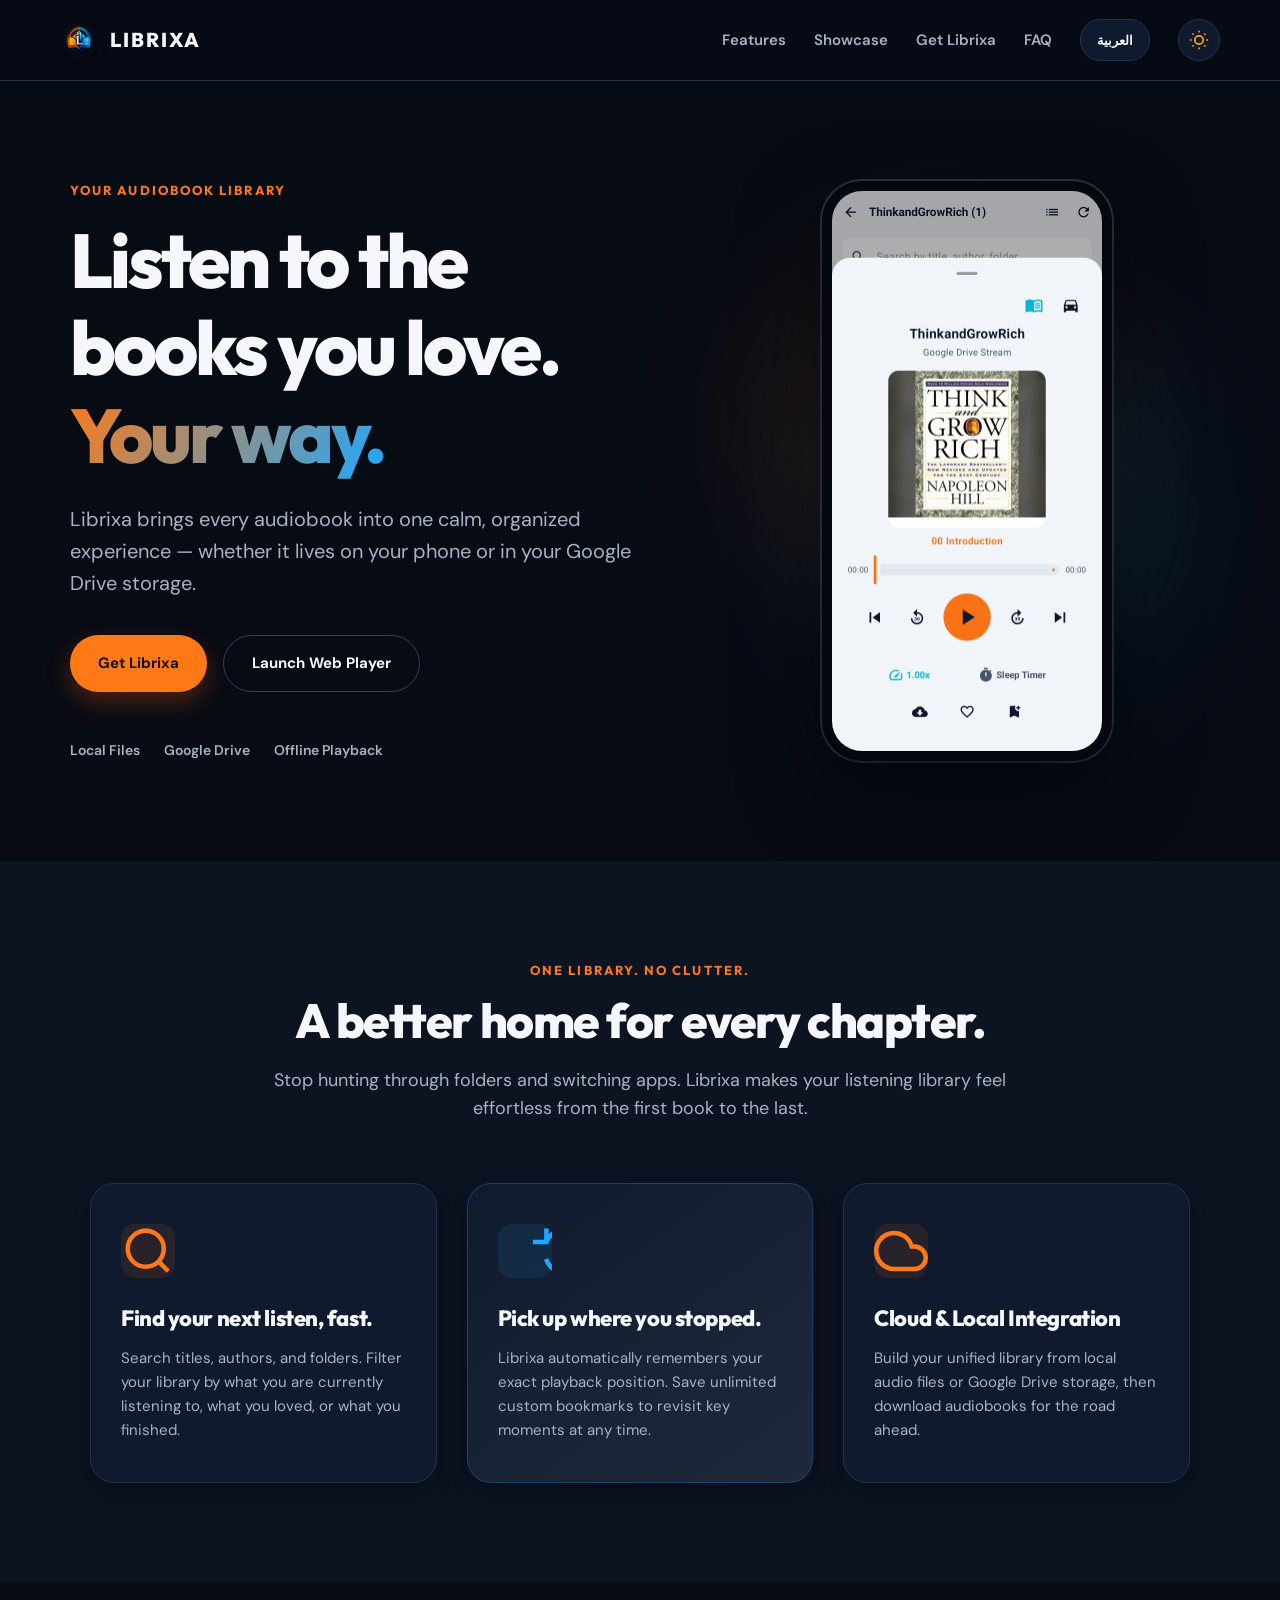
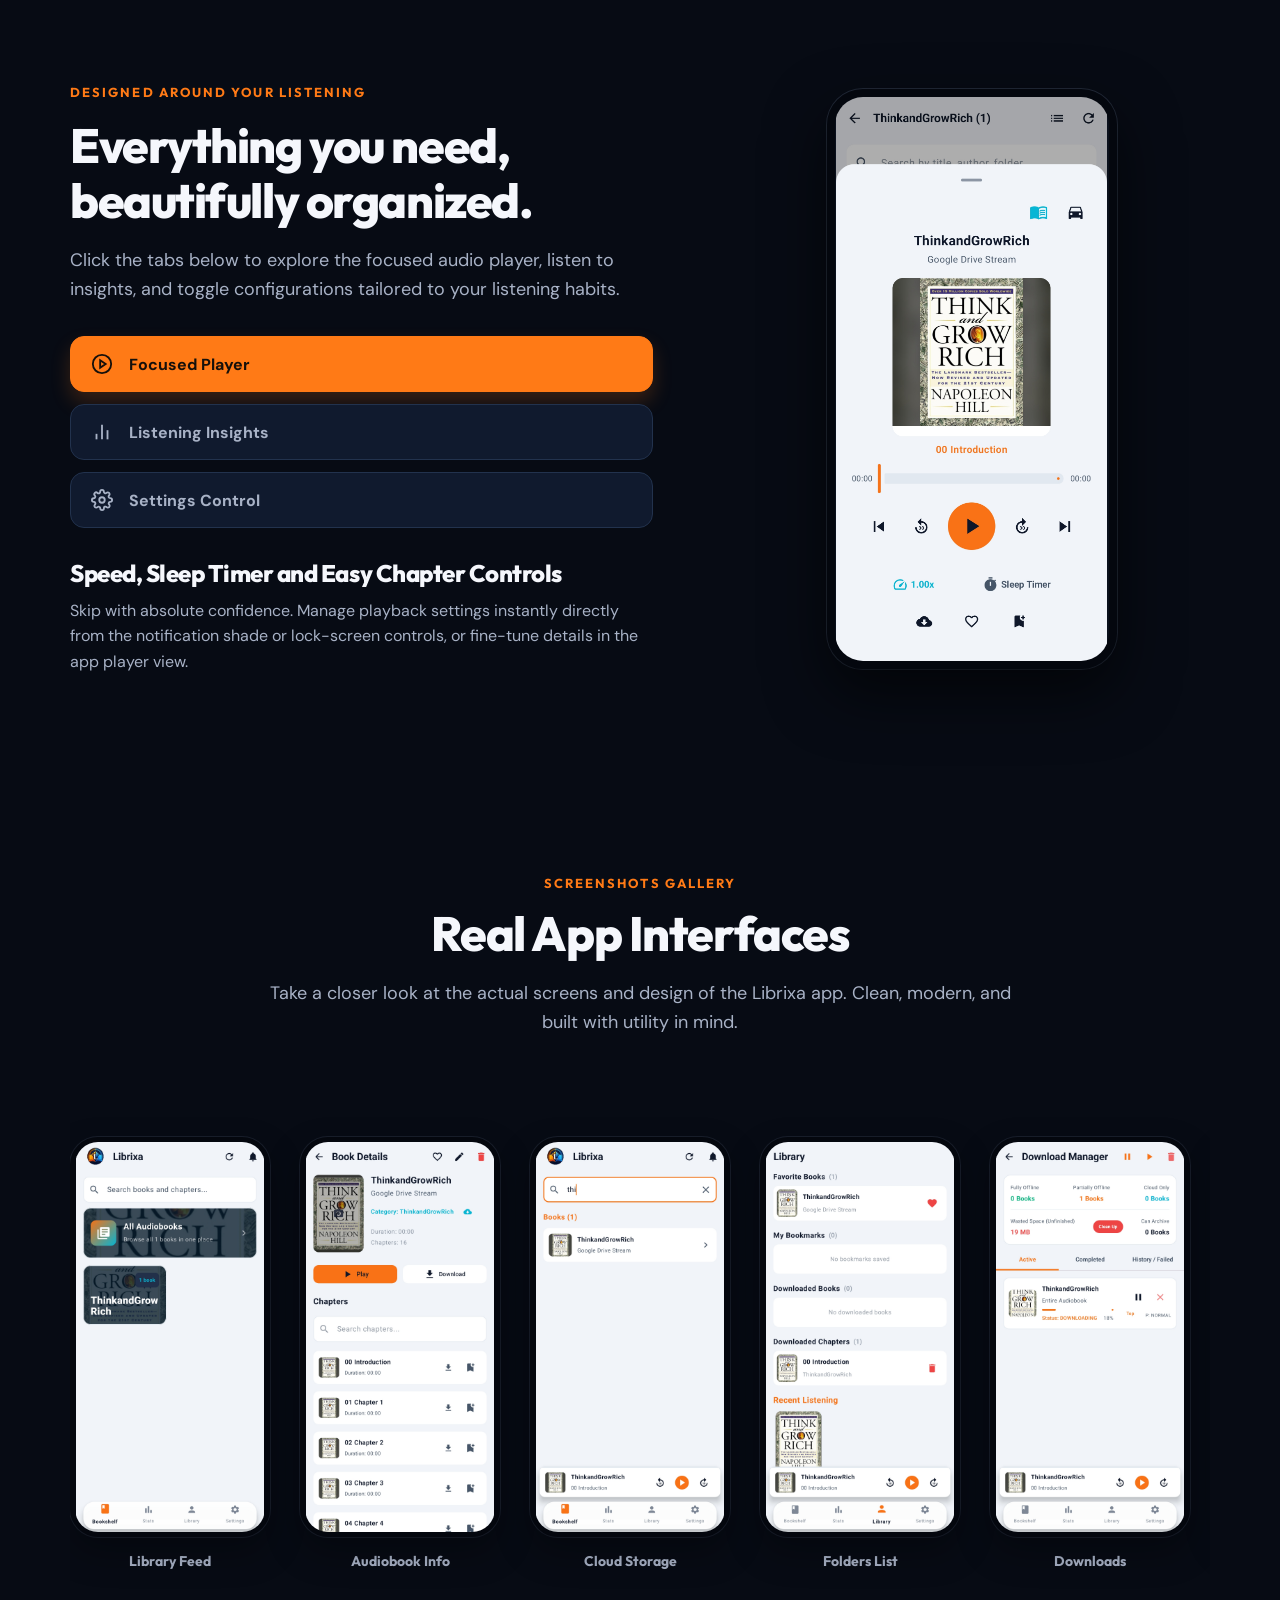
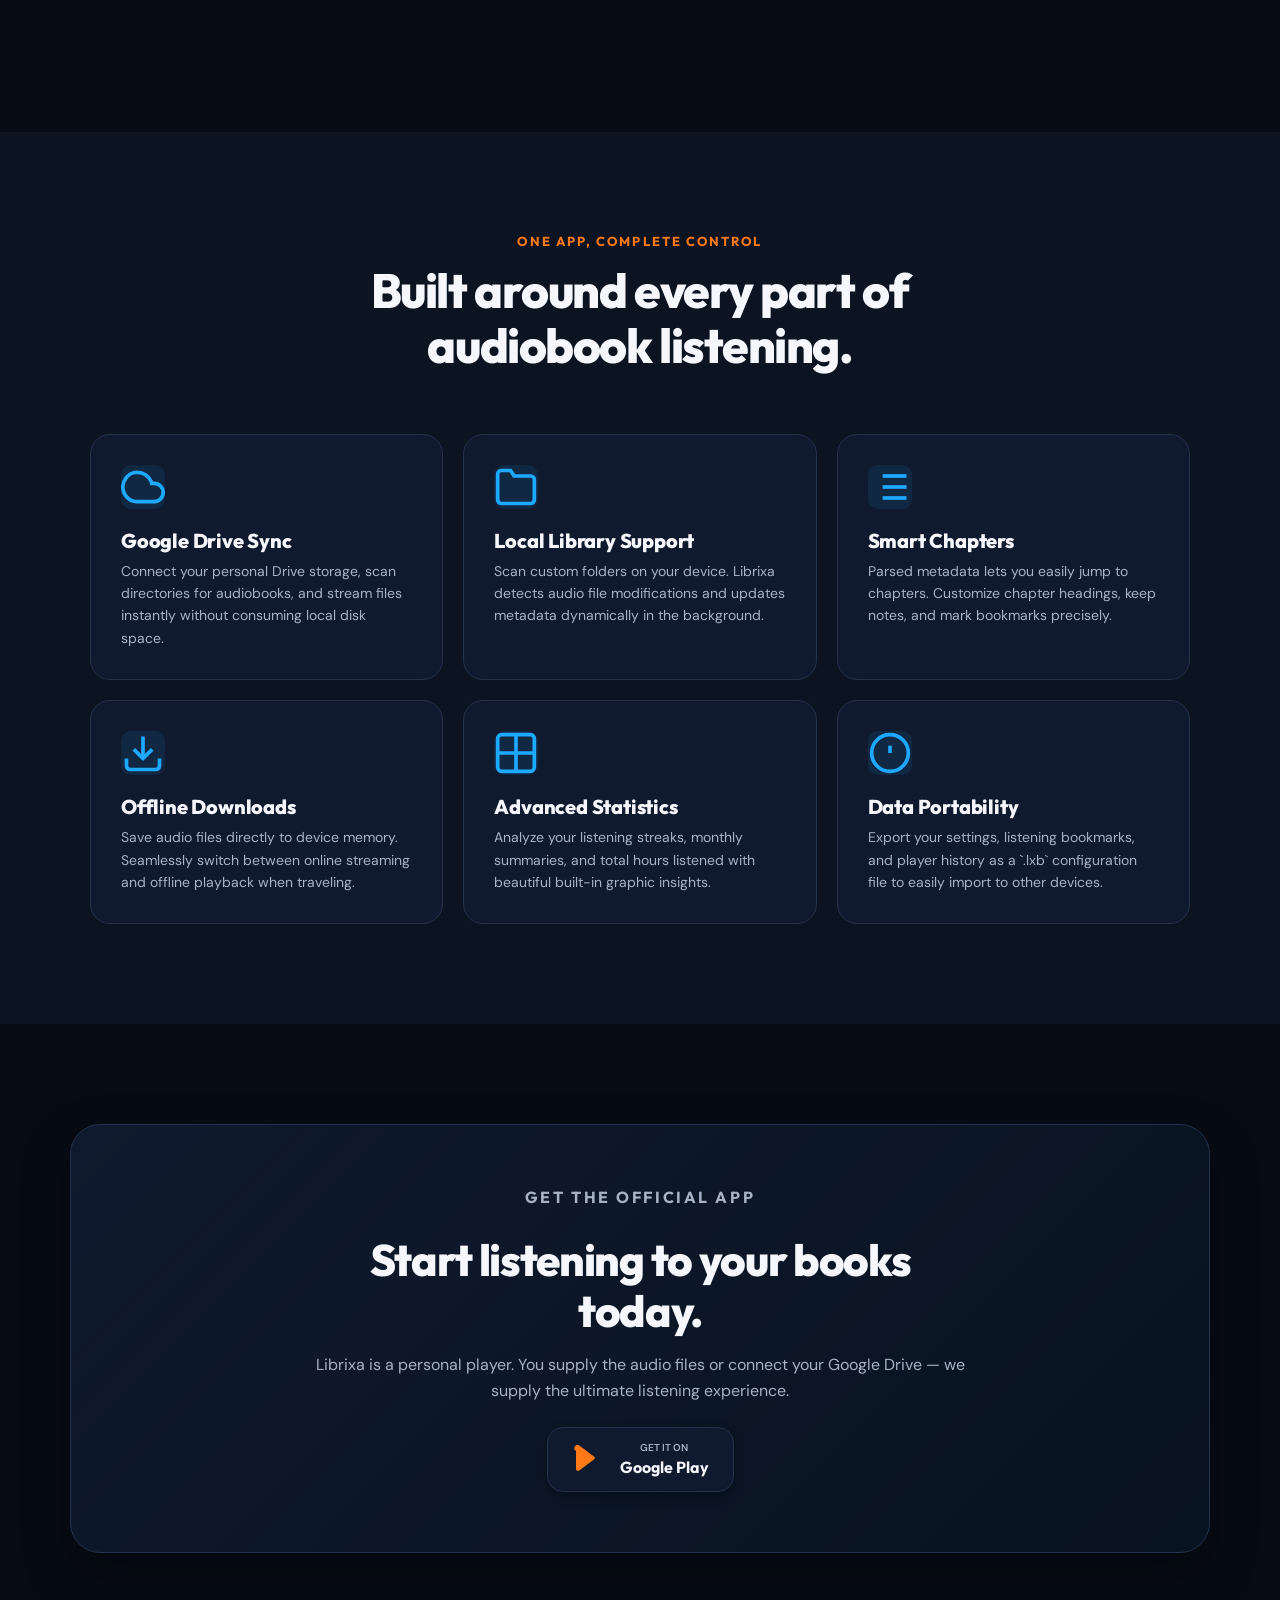
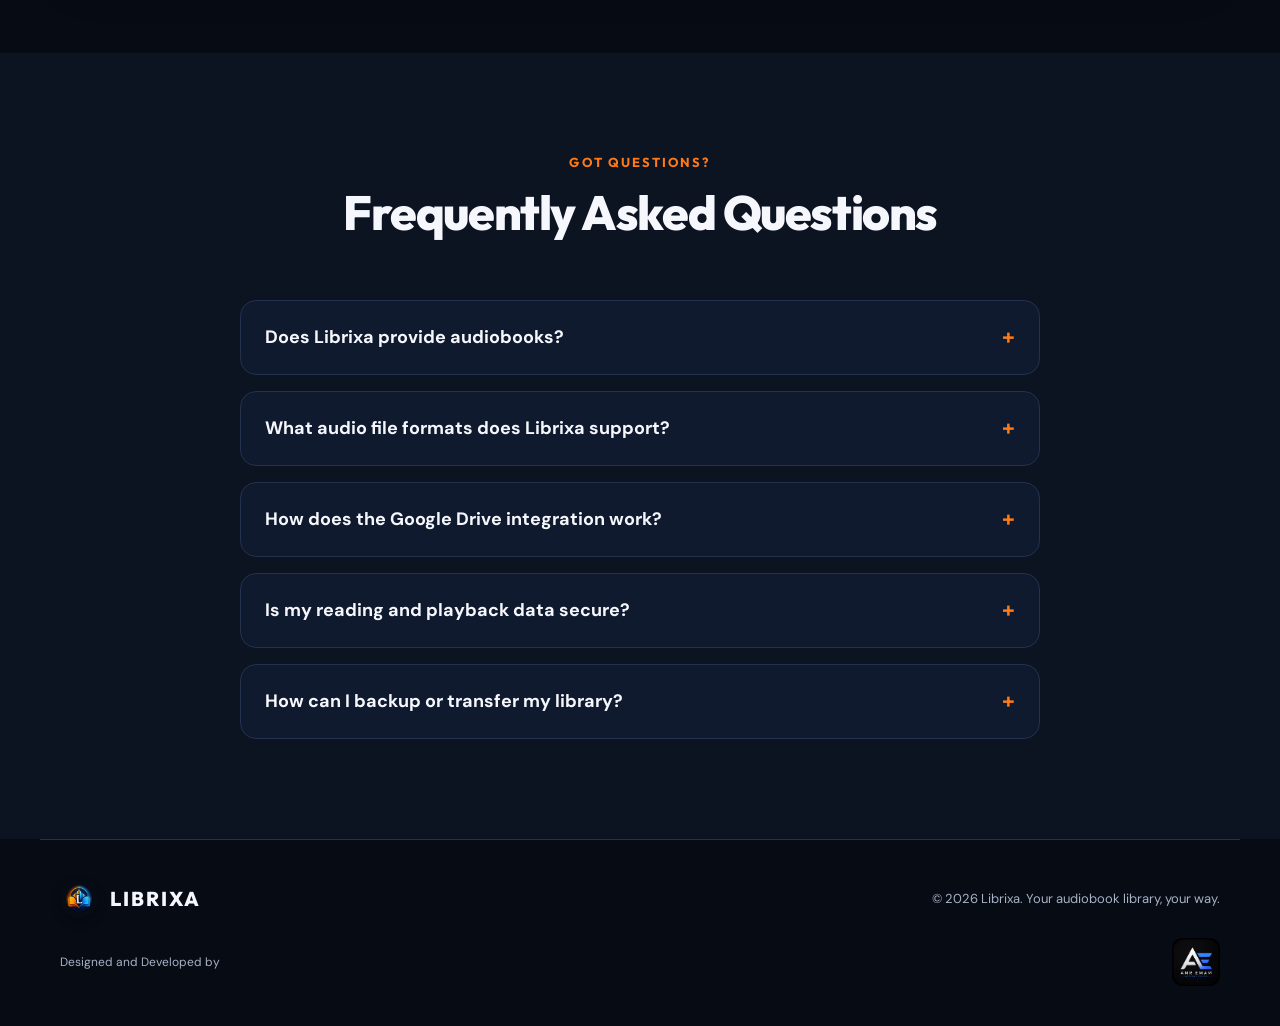
==== commit 5a85aa6b: "Update index.html" ====
--- a/index.html
+++ b/index.html
@@ -27,7 +27,6 @@
         <a href="#interactive-showcase" data-i18n="nav-showcase">Showcase</a>
         <a href="#download" data-i18n="nav-download">Get Librixa</a>
         <a href="#faq" data-i18n="nav-faq">FAQ</a>
-        <a href="https://librixa-app.onrender.com/" target="_blank" rel="noopener" class="nav-app-link" data-i18n="nav-web-app">Web Player</a>
         
         <!-- Language Switcher Button -->
         <button id="lang-toggle" class="lang-toggle-btn" aria-label="Toggle language">
@@ -55,7 +54,7 @@
             Get Librixa
             <svg viewBox="0 0 24 24" fill="none" stroke="currentColor" stroke-width="2.5"><line x1="5" y1="12" x2="19" y2="12"></line><polyline points="12 5 19 12 12 19"></polyline></svg>
           </a>
-          <a class="button ghost" href="https://librixa-app.onrender.com/" target="_blank" rel="noopener" data-i18n="hero-btn-web-app">Launch Web Player</a>
+          <a class="button ghost" href="#" target="_blank" rel="noopener" data-i18n="hero-btn-web-app">Launch Web Player</a>
         </div>
         <div class="trust">
           <span class="trust-item" data-i18n="hero-trust-local">
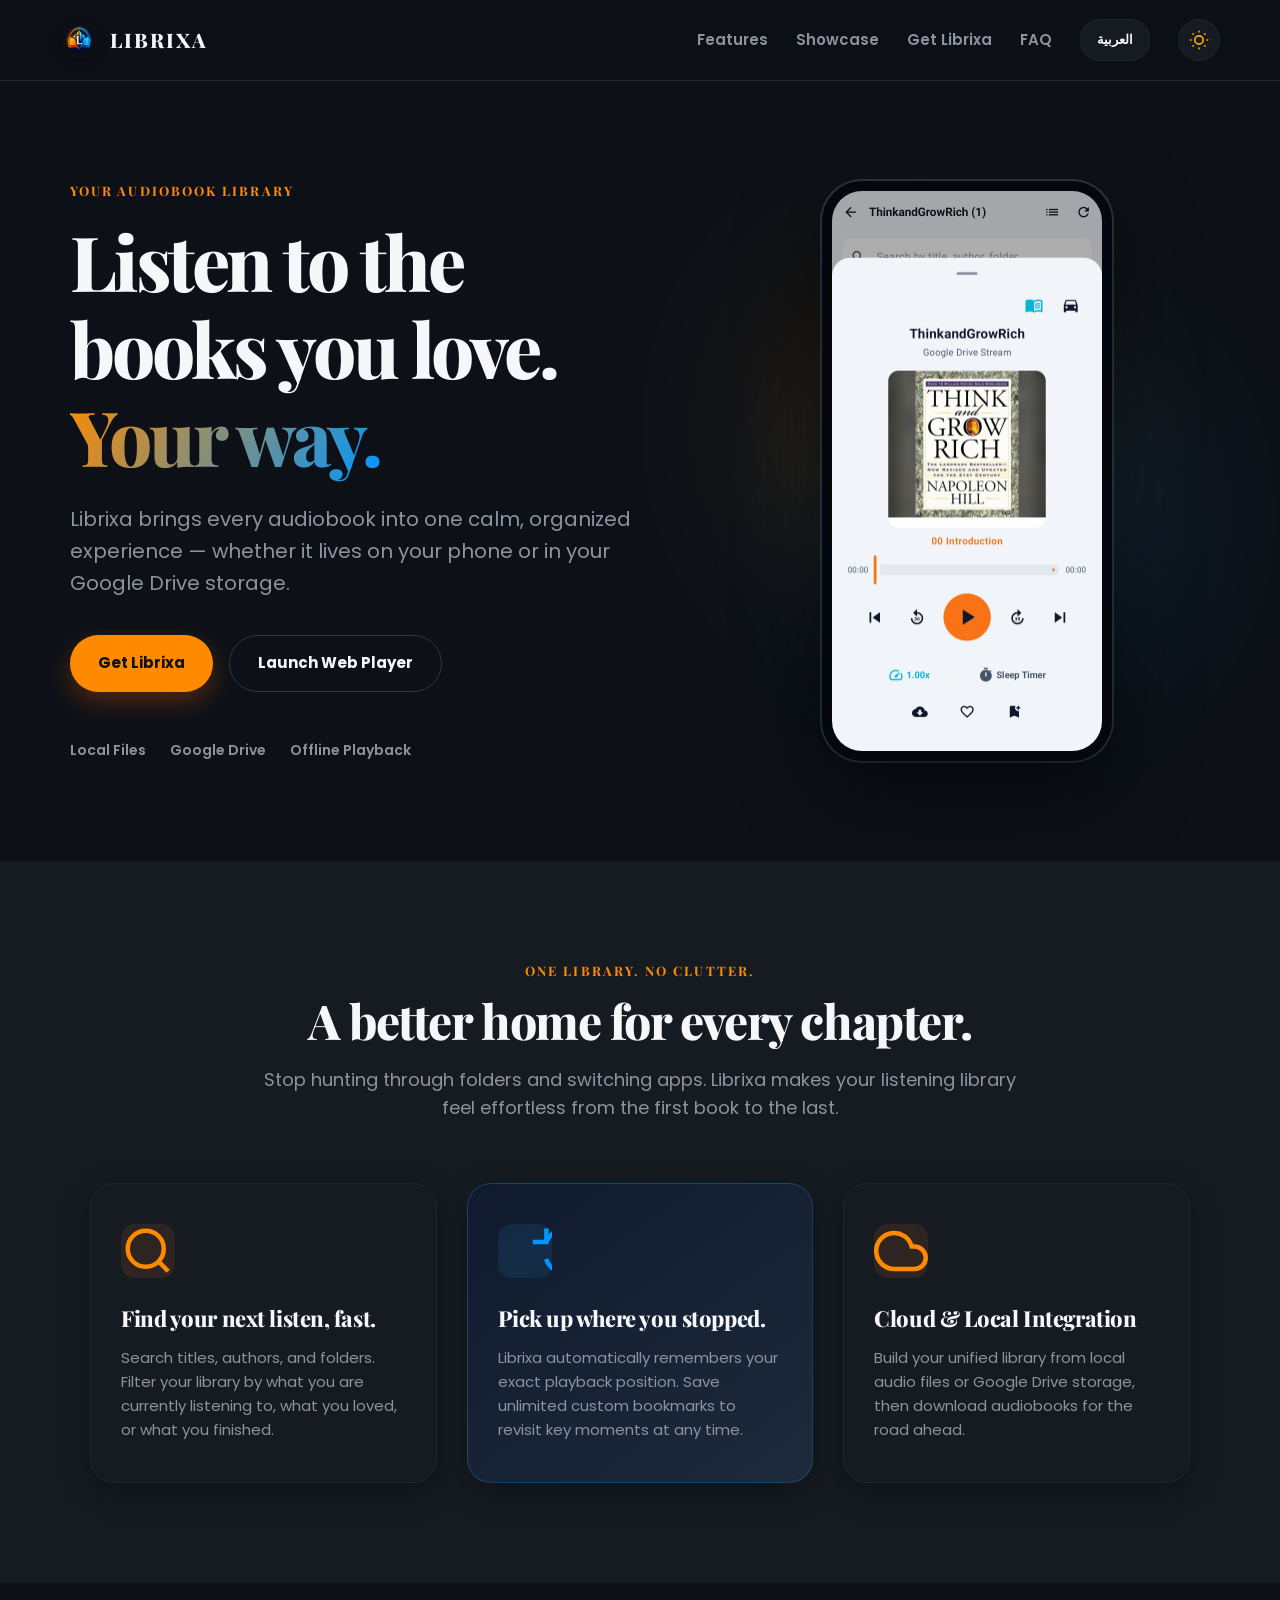
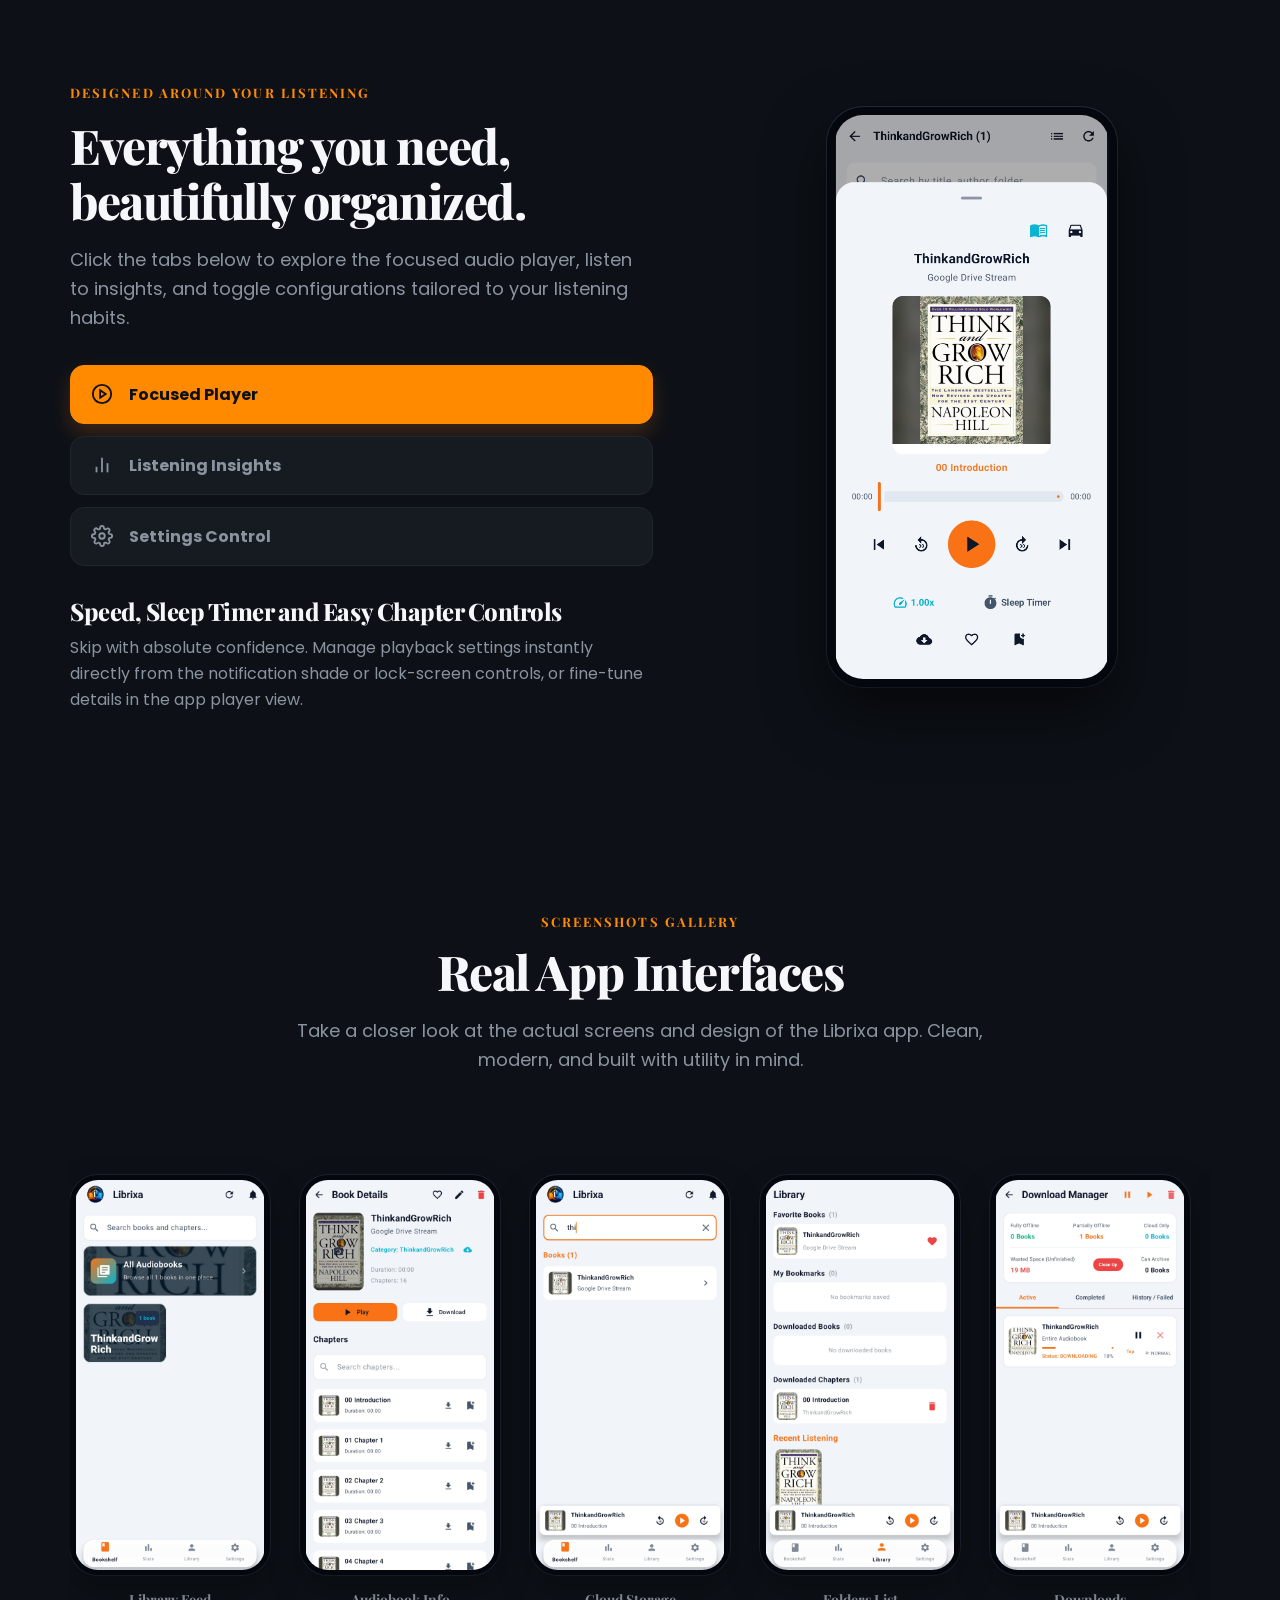
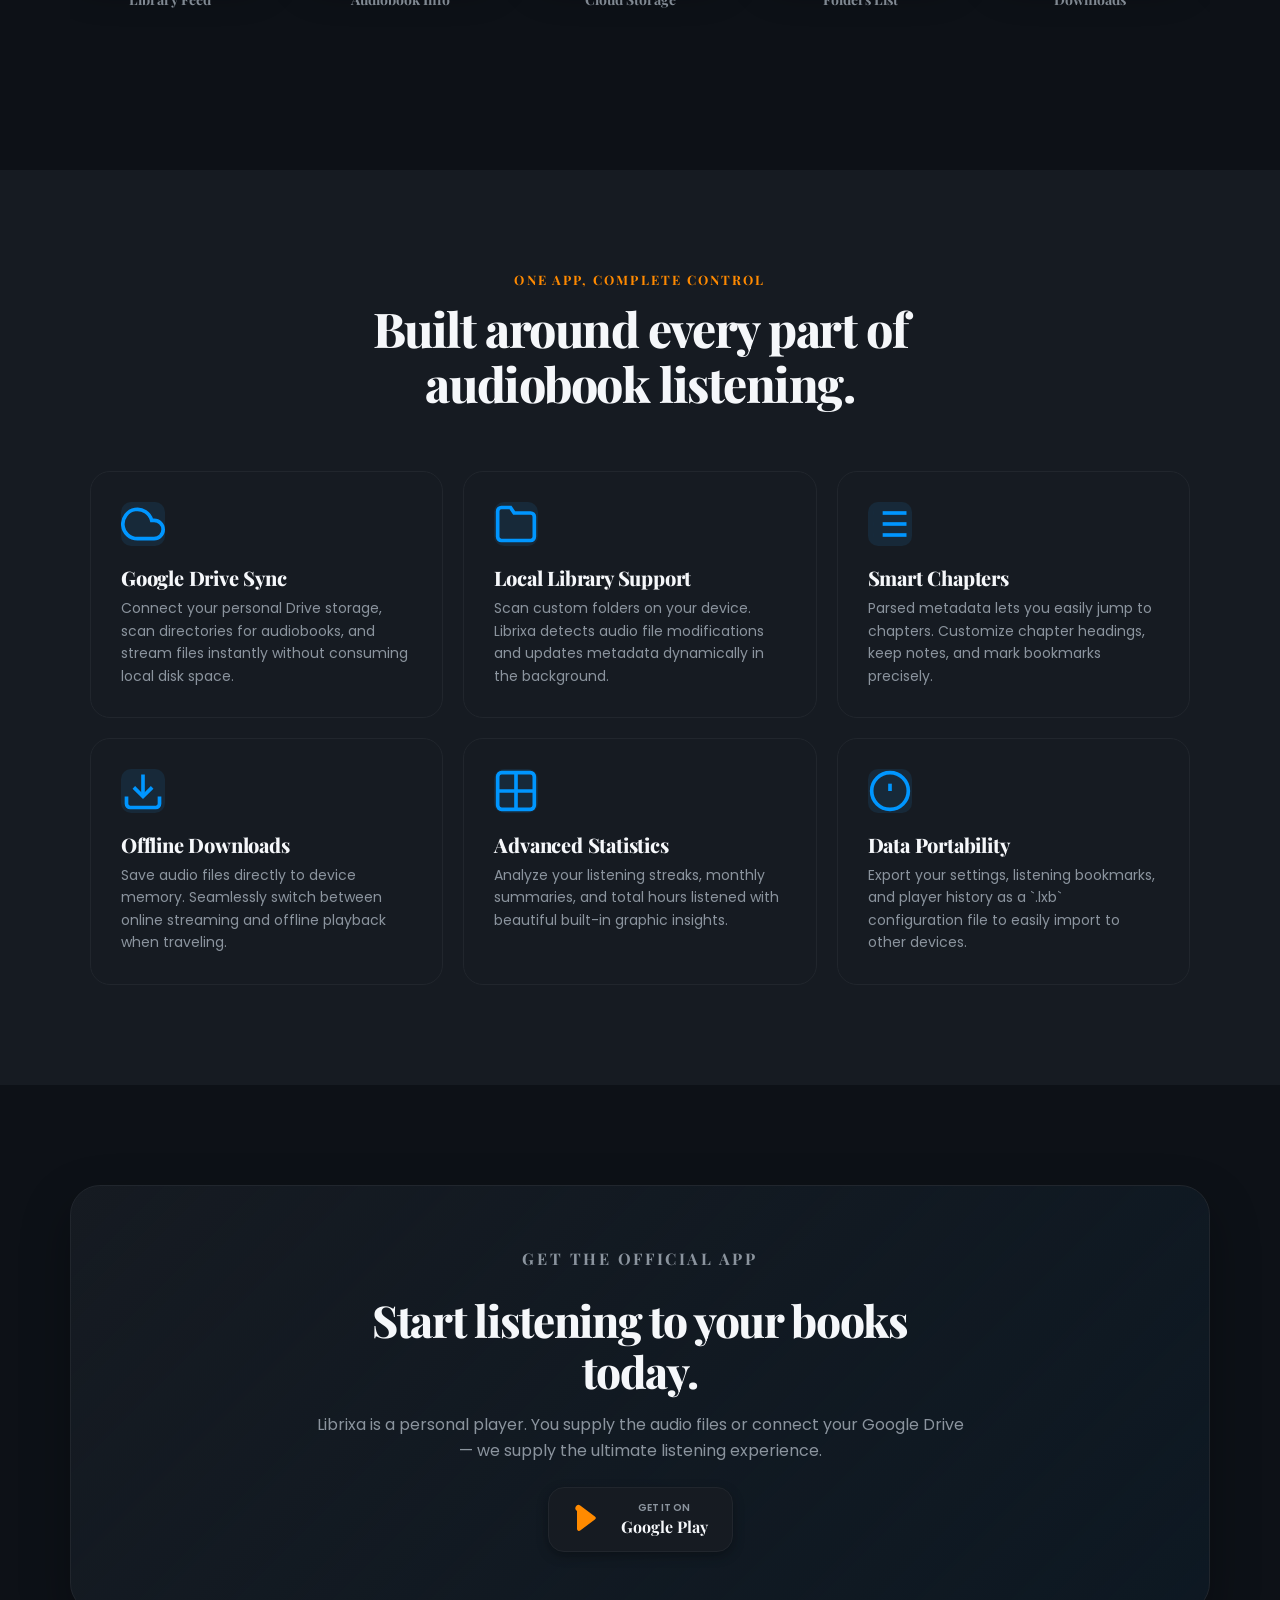
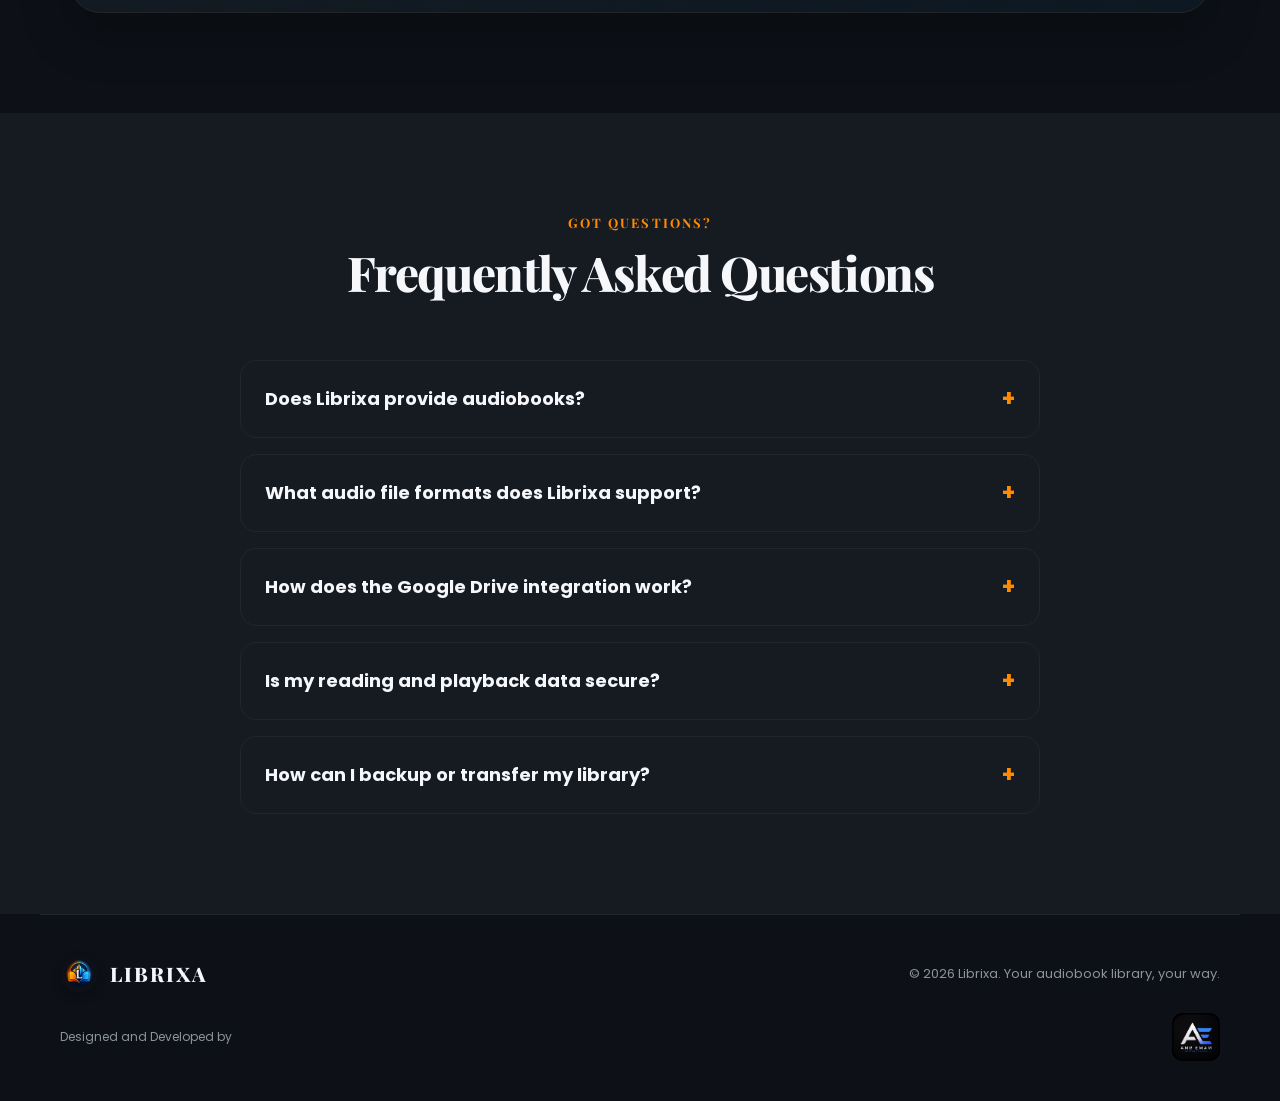
==== commit b7e8d435: "design: align landing page fonts and color palettes with the new Librixa Brand Identity" ====
--- a/index.html
+++ b/index.html
@@ -9,7 +9,7 @@
   <!-- Google Fonts -->
   <link rel="preconnect" href="https://fonts.googleapis.com">
   <link rel="preconnect" href="https://fonts.gstatic.com" crossorigin>
-  <link href="https://fonts.googleapis.com/css2?family=DM+Sans:ital,opsz,wght@0,9..40,400..700;1,9..40,400..700&family=Outfit:wght@100..900&family=Cairo:wght@400;600;700;850&display=swap" rel="stylesheet">
+  <link href="https://fonts.googleapis.com/css2?family=Poppins:ital,wght@0,300;0,400;0,500;0,600;0,700;0,800;1,400&family=Playfair+Display:ital,wght@0,600;0,700;0,800;1,600;1,700&family=Cairo:wght@400;600;700;850&display=swap" rel="stylesheet">
 </head>
 <body class="dark-theme">
   <!-- Sticky Header -->
--- a/styles.css
+++ b/styles.css
@@ -1,8 +1,8 @@
 /* Design System CSS Variable Definitions */
 :root {
   /* Fonts */
-  --font-main: 'DM Sans', sans-serif;
-  --font-accent: 'Outfit', sans-serif;
+  --font-main: 'Poppins', sans-serif;
+  --font-accent: 'Playfair Display', serif;
 
   /* Transitions */
   --transition-smooth: all 0.3s cubic-bezier(0.4, 0, 0.2, 1);
@@ -11,38 +11,38 @@
 
 /* Dark Theme Variables (Default) */
 body.dark-theme {
-  --bg-color: #070b14;
-  --bg-color-alt: #0c1321;
-  --text-color: #f5f7fc;
-  --text-muted: #a8b2c6;
-  --panel-bg: #101a2e;
-  --panel-border: #22324d;
-  --orange-accent: #ff7a16;
-  --blue-accent: #1da9ff;
-  --header-bg: rgba(7, 11, 20, 0.8);
+  --bg-color: #0d1117;
+  --bg-color-alt: #161b22;
+  --text-color: #f5f7fa;
+  --text-muted: #8b949e;
+  --panel-bg: #161b22;
+  --panel-border: #21262d;
+  --orange-accent: #ff8a00;
+  --blue-accent: #0096ff;
+  --header-bg: rgba(13, 17, 23, 0.85);
   --shadow-color: rgba(0, 0, 0, 0.6);
   --shadow-light: rgba(0, 0, 0, 0.3);
-  --highlight-gradient: linear-gradient(135deg, #ff7a16, #1da9ff);
-  --card-hover-border: rgba(29, 169, 255, 0.3);
-  --btn-ghost-border: #30405a;
-  --btn-text-color: #15100b;
+  --highlight-gradient: linear-gradient(135deg, #ff8a00, #0096ff);
+  --card-hover-border: rgba(0, 150, 255, 0.35);
+  --btn-ghost-border: #30363d;
+  --btn-text-color: #0d1117;
 }
 
 /* Light Theme Variables */
 body.light-theme {
-  --bg-color: #f8fafc;
-  --bg-color-alt: #f1f5f9;
+  --bg-color: #f5f7fa;
+  --bg-color-alt: #e1e4e8;
   --text-color: #0f172a;
-  --text-muted: #475569;
+  --text-muted: #57606a;
   --panel-bg: #ffffff;
-  --panel-border: #e2e8f0;
-  --orange-accent: #ea580c;
-  --blue-accent: #0284c7;
-  --header-bg: rgba(248, 250, 252, 0.8);
-  --shadow-color: rgba(15, 23, 42, 0.15);
-  --shadow-light: rgba(15, 23, 42, 0.05);
-  --highlight-gradient: linear-gradient(135deg, #ea580c, #0284c7);
-  --card-hover-border: rgba(2, 132, 199, 0.2);
+  --panel-border: #d1d5da;
+  --orange-accent: #ff8a00;
+  --blue-accent: #0096ff;
+  --header-bg: rgba(245, 247, 250, 0.85);
+  --shadow-color: rgba(15, 23, 42, 0.12);
+  --shadow-light: rgba(15, 23, 42, 0.04);
+  --highlight-gradient: linear-gradient(135deg, #ff8a00, #0096ff);
+  --card-hover-border: rgba(0, 150, 255, 0.25);
   --btn-ghost-border: #cbd5e1;
   --btn-text-color: #ffffff;
 }
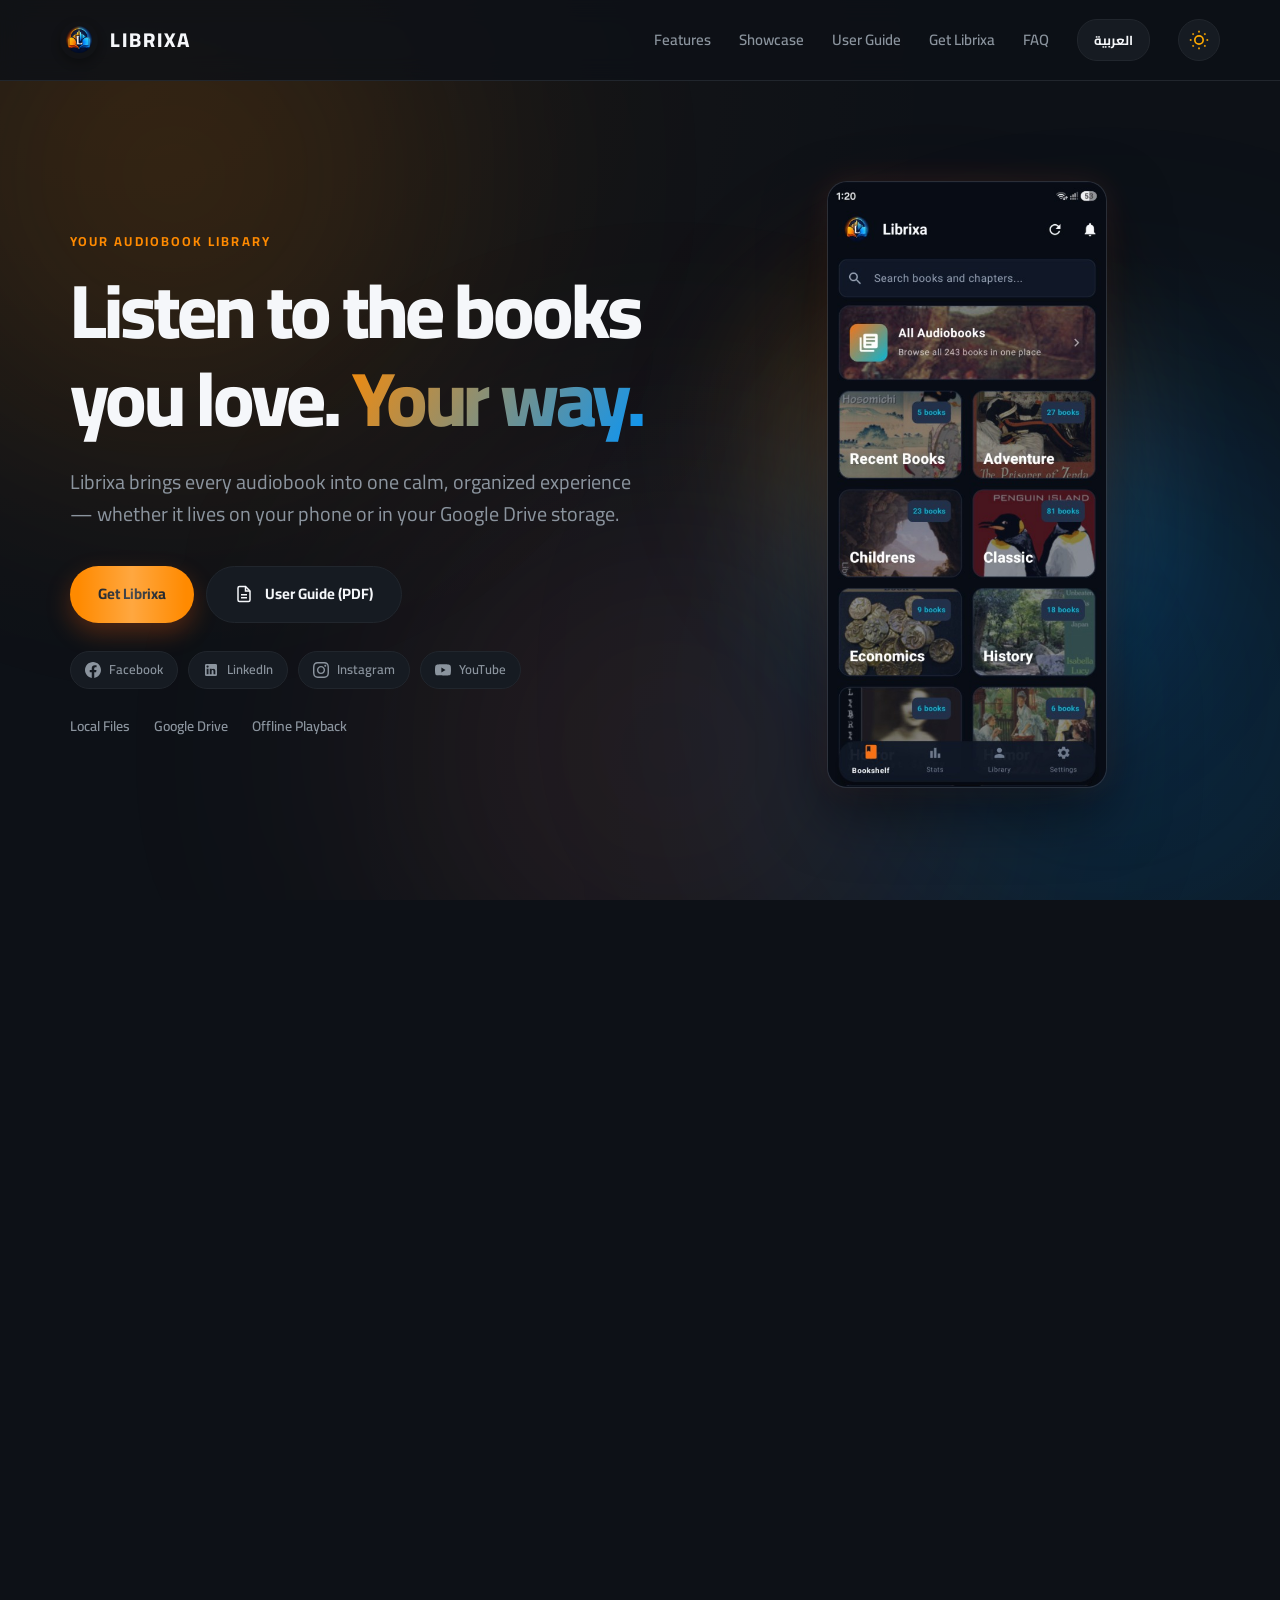
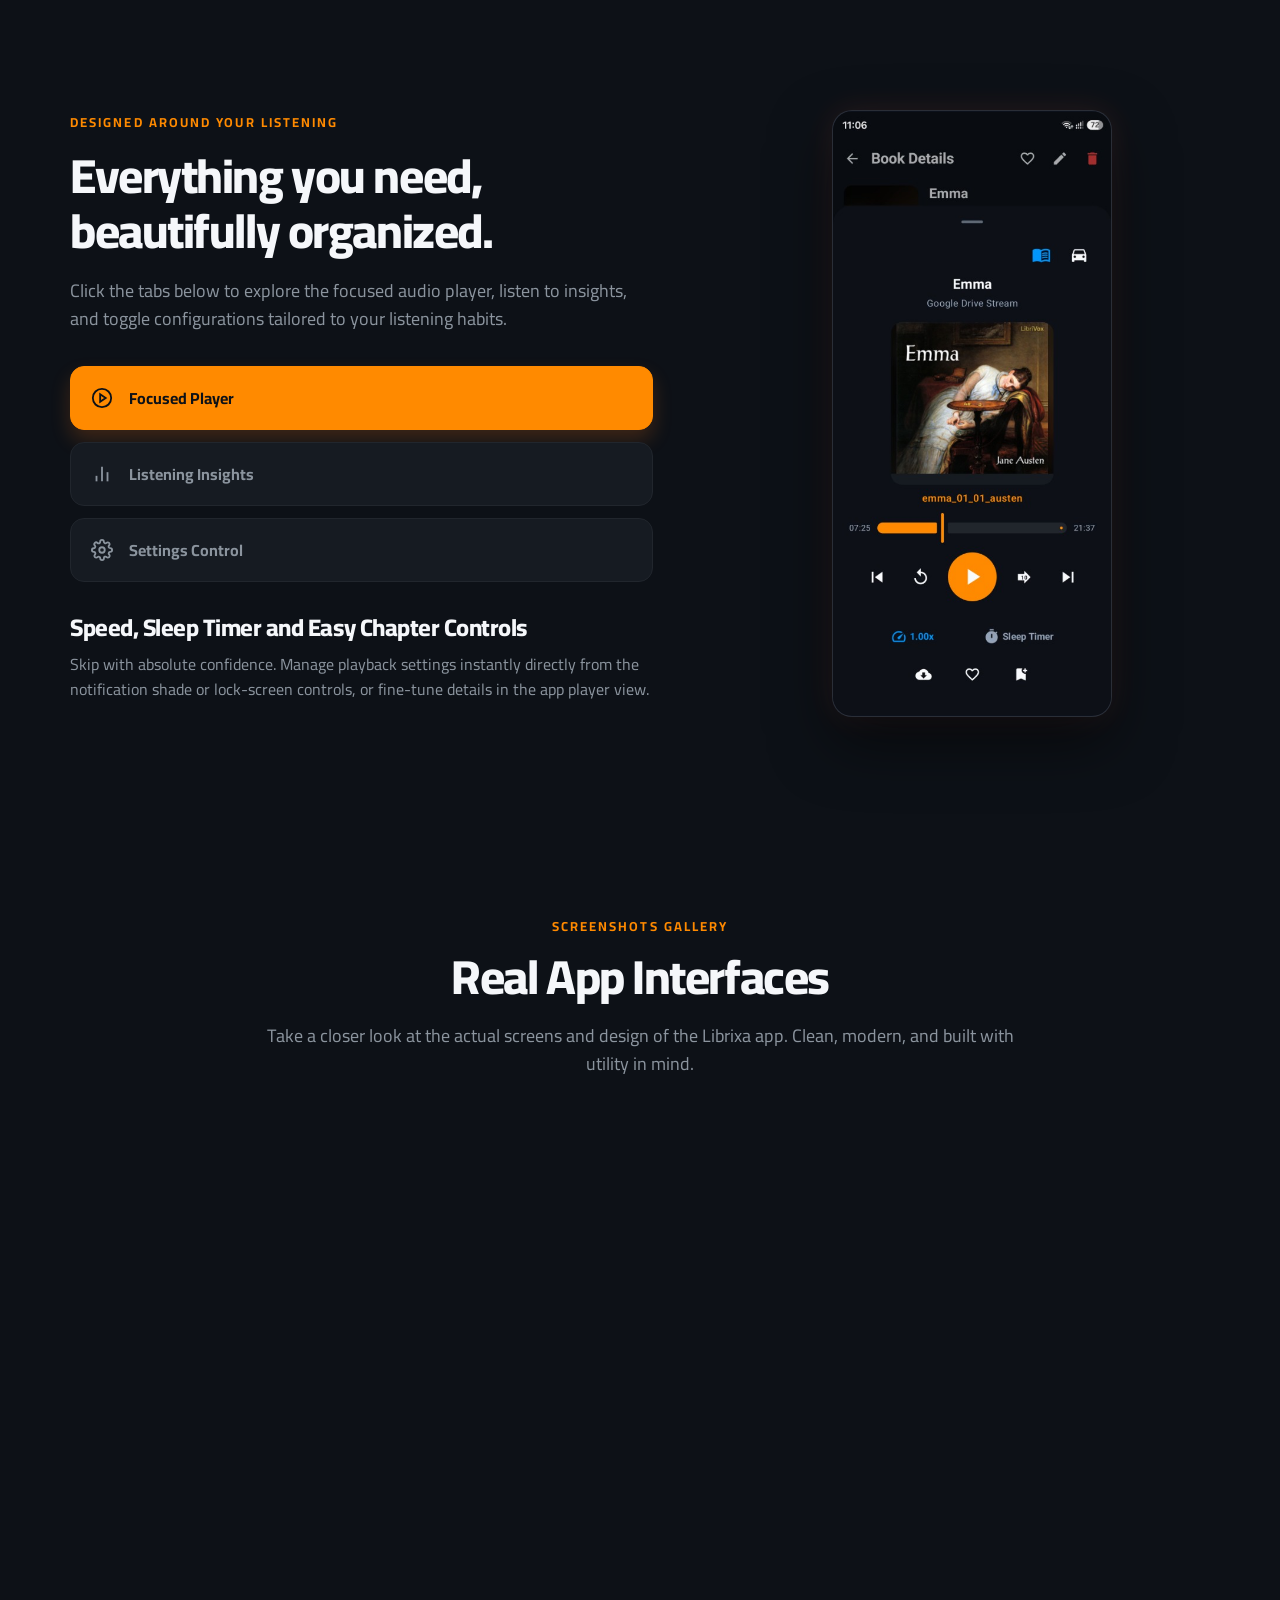
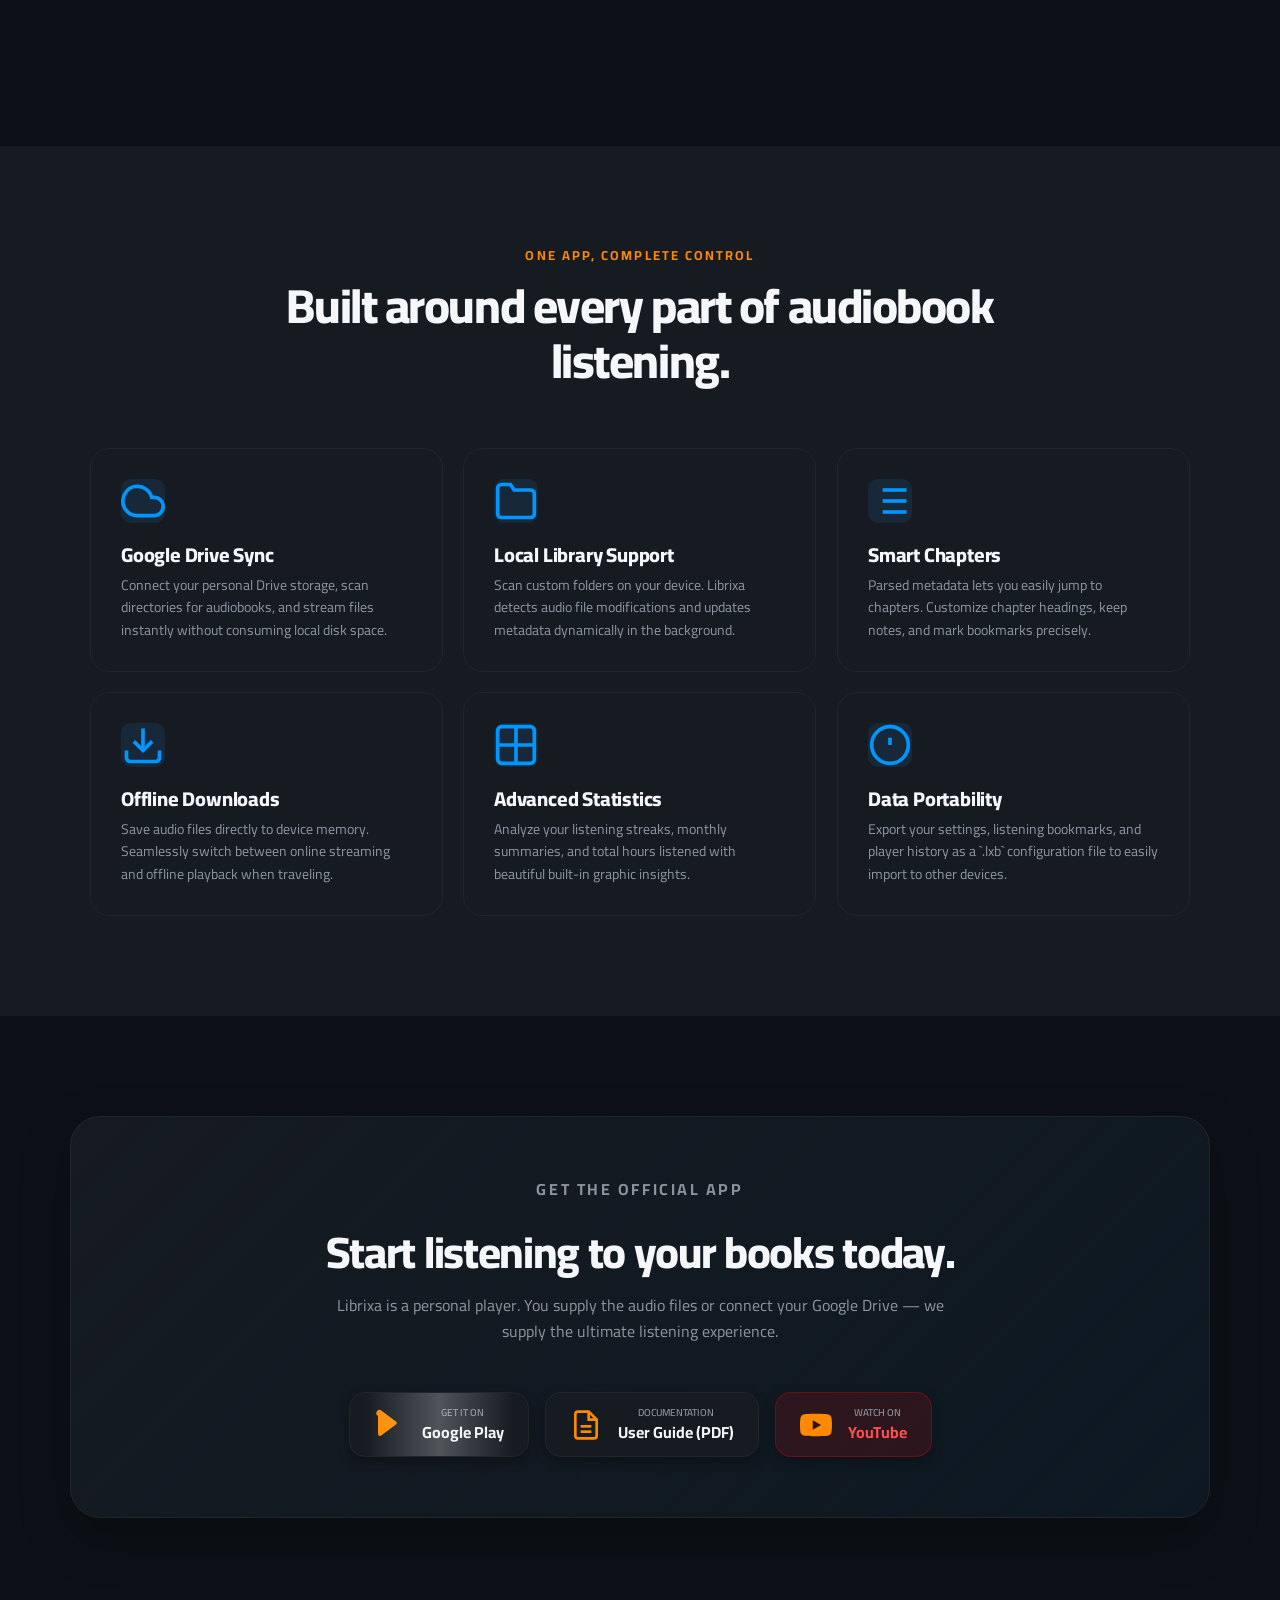
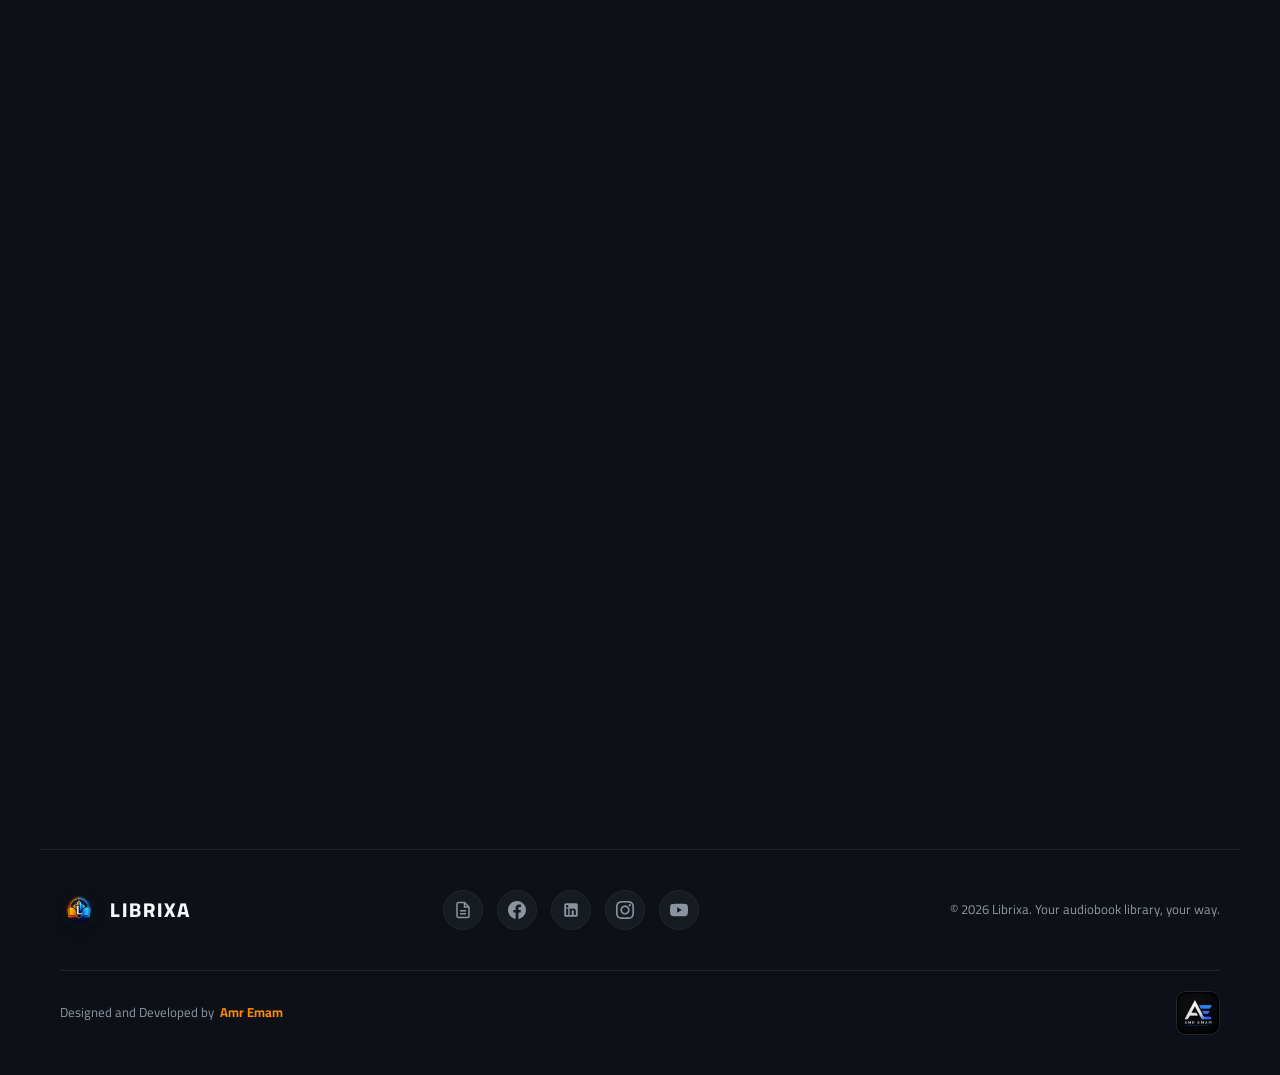
==== commit c3415efb: "Update Librixa landing page with latest screenshots, social links, animations and theme switching" ====
--- a/index.html
+++ b/index.html
@@ -5,6 +5,9 @@
   <meta name="viewport" content="width=device-width, initial-scale=1" />
   <meta name="description" content="Librixa — your premium personal audiobook library. Stream from Google Drive, organize local audio files, and enjoy beautiful insights." />
   <title>Librixa | Premium Audiobook Library & Player</title>
+  <!-- Favicon / Website Icon -->
+  <link rel="icon" type="image/png" href="assets/librixa-logo.png" />
+  <link rel="apple-touch-icon" href="assets/librixa-logo.png" />
   <link rel="stylesheet" href="styles.css" />
   <!-- Google Fonts -->
   <link rel="preconnect" href="https://fonts.googleapis.com">
@@ -12,6 +15,12 @@
   <link href="https://fonts.googleapis.com/css2?family=Poppins:ital,wght@0,300;0,400;0,500;0,600;0,700;0,800;1,400&family=Playfair+Display:ital,wght@0,600;0,700;0,800;1,600;1,700&family=Cairo:wght@400;600;700;850&display=swap" rel="stylesheet">
 </head>
 <body class="dark-theme">
+  <!-- Animated Ambient Gradient Background Orbs -->
+  <div class="bg-gradient-wrapper" aria-hidden="true">
+    <div class="gradient-orb orb-1"></div>
+    <div class="gradient-orb orb-2"></div>
+    <div class="gradient-orb orb-3"></div>
+  </div>
   <!-- Sticky Header -->
   <header class="site-header">
     <div class="header-container">
@@ -25,6 +34,7 @@
       <nav class="nav" aria-label="Primary navigation">
         <a href="#features" data-i18n="nav-features">Features</a>
         <a href="#interactive-showcase" data-i18n="nav-showcase">Showcase</a>
+        <a href="https://raw.githubusercontent.com/amremam1-dot/librixa-landing/a156dd2f09af0b331af08981f371c9fb9be5da1b/Librixa_User_Guide.pdf" target="_blank" rel="noopener" data-i18n="nav-guide">User Guide</a>
         <a href="#download" data-i18n="nav-download">Get Librixa</a>
         <a href="#faq" data-i18n="nav-faq">FAQ</a>
         
@@ -54,7 +64,28 @@
             Get Librixa
             <svg viewBox="0 0 24 24" fill="none" stroke="currentColor" stroke-width="2.5"><line x1="5" y1="12" x2="19" y2="12"></line><polyline points="12 5 19 12 12 19"></polyline></svg>
           </a>
-          <a class="button ghost" href="#" target="_blank" rel="noopener" data-i18n="hero-btn-web-app">Launch Web Player</a>
+          <a class="button guide-btn" href="https://raw.githubusercontent.com/amremam1-dot/librixa-landing/a156dd2f09af0b331af08981f371c9fb9be5da1b/Librixa_User_Guide.pdf" target="_blank" rel="noopener">
+            <svg viewBox="0 0 24 24" fill="none" stroke="currentColor" stroke-width="2"><path d="M14 2H6a2 2 0 0 0-2 2v16a2 2 0 0 0 2 2h12a2 2 0 0 0 2-2V8z"></path><polyline points="14 2 14 8 20 8"></polyline><line x1="16" y1="13" x2="8" y2="13"></line><line x1="16" y1="17" x2="8" y2="17"></line></svg>
+            <span data-i18n="hero-btn-guide">User Guide (PDF)</span>
+          </a>
+        </div>
+        <div class="social-links-row">
+          <a href="https://www.facebook.com/librixa" target="_blank" rel="noopener" class="social-chip facebook" title="Facebook">
+            <svg viewBox="0 0 24 24" fill="currentColor"><path d="M24 12c0-6.63-5.37-12-12-12S0 5.37 0 12c0 5.98 4.38 10.94 10.13 11.84v-8.37H7.08V12h3.05V9.36c0-3.01 1.79-4.67 4.53-4.67 1.31 0 2.68.23 2.68.23v2.96h-1.52c-1.49 0-1.95.92-1.95 1.87V12h3.34l-.54 3.47h-2.8v8.37C19.62 22.94 24 17.98 24 12z"/></svg>
+            <span>Facebook</span>
+          </a>
+          <a href="https://linkedin.com/company/librixa" target="_blank" rel="noopener" class="social-chip linkedin" title="LinkedIn">
+            <svg viewBox="0 0 24 24" fill="currentColor"><path d="M19 3a2 2 0 0 1 2 2v14a2 2 0 0 1-2 2H5a2 2 0 0 1-2-2V5a2 2 0 0 1 2-2h14m-.5 15.5v-5.3a3.26 3.26 0 0 0-3.26-3.26c-.85 0-1.84.52-2.28 1.3v-1.11h-2.79v8.37h2.79v-4.93c0-.77.62-1.4 1.39-1.4a1.4 1.4 0 0 1 1.4 1.4v4.93h2.75M6.88 8.56a1.68 1.68 0 0 0 1.68-1.68c0-.93-.75-1.69-1.68-1.69a1.69 1.69 0 0 0-1.69 1.69c0 .93.76 1.68 1.69 1.68m1.39 9.94v-8.37H5.5v8.37h2.77z"/></svg>
+            <span>LinkedIn</span>
+          </a>
+          <a href="https://www.instagram.com/librixaapp/" target="_blank" rel="noopener" class="social-chip instagram" title="Instagram">
+            <svg viewBox="0 0 24 24" fill="currentColor"><path d="M12 2.163c3.204 0 3.584.012 4.85.07 3.252.148 4.771 1.691 4.919 4.919.058 1.265.069 1.645.069 4.849 0 3.205-.012 3.584-.069 4.849-.149 3.225-1.664 4.771-4.919 4.919-1.266.058-1.644.07-4.85.07-3.204 0-3.584-.012-4.849-.07-3.26-.149-4.771-1.699-4.919-4.92-.058-1.265-.07-1.644-.07-4.849 0-3.204.013-3.583.07-4.849.149-3.227 1.664-4.771 4.919-4.919 1.266-.057 1.645-.069 4.849-.069zm0-2.163c-3.259 0-3.667.014-4.947.072-4.358.2-6.78 2.618-6.98 6.98-.059 1.281-.073 1.689-.073 4.948 0 3.259.014 3.668.072 4.948.2 4.358 2.618 6.78 6.98 6.98 1.281.058 1.689.072 4.948.072 3.259 0 3.668-.014 4.948-.072 4.354-.2 6.782-2.618 6.979-6.98.059-1.28.073-1.689.073-4.948 0-3.259-.014-3.667-.072-4.947-.196-4.354-2.617-6.78-6.979-6.98-1.281-.059-1.69-.073-4.949-.073zm0 5.838c-3.403 0-6.162 2.759-6.162 6.162s2.759 6.163 6.162 6.163 6.162-2.759 6.162-6.163c0-3.403-2.759-6.162-6.162-6.162zm0 10.162c-2.209 0-4-1.79-4-4 0-2.209 1.791-4 4-4s4 1.791 4 4c0 2.21-1.791 4-4 4zm6.406-11.845c-.796 0-1.441.645-1.441 1.44s.645 1.44 1.441 1.44c.795 0 1.439-.645 1.439-1.44s-.644-1.44-1.439-1.44z"/></svg>
+            <span>Instagram</span>
+          </a>
+          <a href="https://www.youtube.com/@librixaa" target="_blank" rel="noopener" class="social-chip youtube" title="YouTube">
+            <svg viewBox="0 0 24 24" fill="currentColor"><path d="M23.498 6.186a3.016 3.016 0 0 0-2.122-2.136C19.505 3.545 12 3.545 12 3.545s-7.505 0-9.377.505A3.017 3.017 0 0 0 .502 6.186C0 8.07 0 12 0 12s0 3.93.502 5.814a3.016 3.016 0 0 0 2.122 2.136c1.871.505 9.376.505 9.376.505s7.505 0 9.377-.505a3.015 3.015 0 0 0 2.122-2.136C24 15.93 24 12 24 12s0-3.93-.502-5.814zM9.545 15.568V8.432L15.818 12l-6.273 3.568z"/></svg>
+            <span>YouTube</span>
+          </a>
         </div>
         <div class="trust">
           <span class="trust-item" data-i18n="hero-trust-local">
@@ -72,13 +103,13 @@
         </div>
       </div>
       
-      <!-- Device Widget with Real Screenshot -->
+      <!-- Android Phone Frame Widget (Only for Main Screen Screenshot) -->
       <div class="hero-art">
         <div class="glow glow-orange"></div>
         <div class="glow glow-blue"></div>
-        <div class="phone-frame">
+        <div class="clean-screen-card hero-screen-card">
           <div class="hero-screen-container">
-            <img src="assets/player.jpg" alt="Librixa Audiobook Player Screen" />
+            <img id="hero-main-img" src="assets/hero-main.jpg" alt="Librixa Audiobook Main Screen" />
           </div>
         </div>
       </div>
@@ -103,7 +134,7 @@
 
         <article class="feature-card featured reveal">
           <div class="card-icon">
-            <svg viewBox="0 0 24 24" fill="none" stroke="currentColor" stroke-width="2"><path d="M21.5 2v6h-6M21.34 15.57a10 10 0 1 0 .57-8.38l-.57.81"/></svg>
+            <svg viewBox="0 0 24 24" fill="none" stroke="currentColor" stroke-width="2" stroke-linecap="round" stroke-linejoin="round"><path d="M3 12a9 9 0 1 0 9-9 9.75 9.75 0 0 0-6.74 2.74L3 8"></path><path d="M3 3v5h5"></path><polygon points="10 8 16 12 10 16 10 8"></polygon></svg>
           </div>
           <h3 data-i18n="feat2-title">Pick up where you stopped.</h3>
           <p data-i18n="feat2-desc">Librixa automatically remembers your exact playback position. Save unlimited custom bookmarks to revisit key moments at any time.</p>
@@ -159,10 +190,8 @@
         </div>
 
         <div class="showcase-media">
-          <div class="phone-mockup">
-            <div class="phone-screen-container">
-              <img id="showcase-img" src="assets/player.jpg" alt="Focused Player Showcase" class="active" />
-            </div>
+          <div class="clean-screen-card showcase-screen-card">
+            <img id="showcase-img" src="assets/showcase-player.jpg" alt="Focused Player Showcase" class="active" />
           </div>
         </div>
       </div>
@@ -178,52 +207,52 @@
       <div class="gallery-wrapper">
         <div class="gallery-scroll">
           <div class="gallery-item">
-            <div class="gallery-phone">
-              <img src="assets/Screenshot_20260714_143618.jpg" alt="Library Feed" />
-            </div>
-            <span data-i18n="gallery-item1">Library Feed</span>
-          </div>
-          <div class="gallery-item">
-            <div class="gallery-phone">
-              <img src="assets/Screenshot_20260714_143647.jpg" alt="Audiobook View" />
-            </div>
-            <span data-i18n="gallery-item2">Audiobook Info</span>
-          </div>
-          <div class="gallery-item">
-            <div class="gallery-phone">
-              <img src="assets/Screenshot_20260714_143714.jpg" alt="Cloud Explorer" />
-            </div>
-            <span data-i18n="gallery-item3">Cloud Storage</span>
-          </div>
-          <div class="gallery-item">
-            <div class="gallery-phone">
-              <img src="assets/Screenshot_20260714_143737.jpg" alt="Folders List" />
-            </div>
-            <span data-i18n="gallery-item4">Folders List</span>
-          </div>
-          <div class="gallery-item">
-            <div class="gallery-phone">
-              <img src="assets/Screenshot_20260714_143746.jpg" alt="Downloads Manager" />
-            </div>
-            <span data-i18n="gallery-item5">Downloads</span>
-          </div>
-          <div class="gallery-item">
-            <div class="gallery-phone">
-              <img src="assets/Screenshot_20260714_143753.jpg" alt="Chapter Selection" />
-            </div>
-            <span data-i18n="gallery-item6">Chapter Details</span>
-          </div>
-          <div class="gallery-item">
-            <div class="gallery-phone">
-              <img src="assets/bookshelf.jpg" alt="Bookshelf Grid" />
-            </div>
-            <span data-i18n="gallery-item7">Bookshelf Grid</span>
-          </div>
-          <div class="gallery-item">
-            <div class="gallery-phone">
-              <img src="assets/Screenshot_20260714_143910.jpg" alt="History & Stats" />
-            </div>
-            <span data-i18n="gallery-item8">Listening Stats</span>
+            <div class="gallery-card">
+              <img src="assets/1.png" alt="Librixa Overview" />
+            </div>
+            <span data-i18n="gallery-item1">Librixa Overview</span>
+          </div>
+          <div class="gallery-item">
+            <div class="gallery-card">
+              <img src="assets/2.png" alt="Focused Player" />
+            </div>
+            <span data-i18n="gallery-item2">Focused Player</span>
+          </div>
+          <div class="gallery-item">
+            <div class="gallery-card">
+              <img src="assets/3.png" alt="Immersive Experience" />
+            </div>
+            <span data-i18n="gallery-item3">Immersive Experience</span>
+          </div>
+          <div class="gallery-item">
+            <div class="gallery-card">
+              <img src="assets/4.png" alt="Smart Search & Chapters" />
+            </div>
+            <span data-i18n="gallery-item4">Search & Chapters</span>
+          </div>
+          <div class="gallery-item">
+            <div class="gallery-card">
+              <img src="assets/5.png" alt="Cloud & Local Sync" />
+            </div>
+            <span data-i18n="gallery-item5">Cloud & Local Sync</span>
+          </div>
+          <div class="gallery-item">
+            <div class="gallery-card">
+              <img src="assets/6.png" alt="Bookmarks & Favorites" />
+            </div>
+            <span data-i18n="gallery-item6">Bookmarks & Favorites</span>
+          </div>
+          <div class="gallery-item">
+            <div class="gallery-card">
+              <img src="assets/7.png" alt="Light & Drive Mode" />
+            </div>
+            <span data-i18n="gallery-item7">Light & Drive Mode</span>
+          </div>
+          <div class="gallery-item">
+            <div class="gallery-card">
+              <img src="assets/8.png" alt="Dark Night Mode" />
+            </div>
+            <span data-i18n="gallery-item8">Dark Night Mode</span>
           </div>
         </div>
       </div>
@@ -304,6 +333,24 @@
                 <span class="large-lbl" data-i18n="download-store-title">Google Play</span>
               </div>
             </a>
+
+            <!-- User Guide PDF Button -->
+            <a href="https://raw.githubusercontent.com/amremam1-dot/librixa-landing/a156dd2f09af0b331af08981f371c9fb9be5da1b/Librixa_User_Guide.pdf" target="_blank" rel="noopener" class="btn-download guide-download-btn">
+              <svg viewBox="0 0 24 24" fill="none" stroke="currentColor" stroke-width="2"><path d="M14 2H6a2 2 0 0 0-2 2v16a2 2 0 0 0 2 2h12a2 2 0 0 0 2-2V8z"></path><polyline points="14 2 14 8 20 8"></polyline><line x1="16" y1="13" x2="8" y2="13"></line><line x1="16" y1="17" x2="8" y2="17"></line></svg>
+              <div>
+                <span class="small-lbl" data-i18n="download-guide-lbl">Documentation</span>
+                <span class="large-lbl" data-i18n="download-guide-title">User Guide (PDF)</span>
+              </div>
+            </a>
+
+            <!-- Official YouTube Channel Button -->
+            <a href="https://www.youtube.com/@librixaa" target="_blank" rel="noopener" class="btn-download youtube-btn">
+              <svg viewBox="0 0 24 24" fill="currentColor"><path d="M23.498 6.186a3.016 3.016 0 0 0-2.122-2.136C19.505 3.545 12 3.545 12 3.545s-7.505 0-9.377.505A3.017 3.017 0 0 0 .502 6.186C0 8.07 0 12 0 12s0 3.93.502 5.814a3.016 3.016 0 0 0 2.122 2.136c1.871.505 9.376.505 9.376.505s7.505 0 9.377-.505a3.015 3.015 0 0 0 2.122-2.136C24 15.93 24 12 24 12s0-3.93-.502-5.814zM9.545 15.568V8.432L15.818 12l-6.273 3.568z"/></svg>
+              <div>
+                <span class="small-lbl" data-i18n="download-youtube-lbl">Watch on</span>
+                <span class="large-lbl" data-i18n="download-youtube-title">YouTube</span>
+              </div>
+            </a>
           </div>
         </div>
       </div>
@@ -377,10 +424,30 @@
         <img src="assets/librixa-logo.png" alt="Librixa Logo" />
         <span data-i18n="brand-name">LIBRIXA</span>
       </div>
+      <div class="footer-social-bar">
+        <a href="https://raw.githubusercontent.com/amremam1-dot/librixa-landing/a156dd2f09af0b331af08981f371c9fb9be5da1b/Librixa_User_Guide.pdf" target="_blank" rel="noopener" class="footer-social-icon guide" title="User Guide (PDF)">
+          <svg viewBox="0 0 24 24" fill="none" stroke="currentColor" stroke-width="2"><path d="M14 2H6a2 2 0 0 0-2 2v16a2 2 0 0 0 2 2h12a2 2 0 0 0 2-2V8z"></path><polyline points="14 2 14 8 20 8"></polyline><line x1="16" y1="13" x2="8" y2="13"></line><line x1="16" y1="17" x2="8" y2="17"></line></svg>
+        </a>
+        <a href="https://www.facebook.com/librixa" target="_blank" rel="noopener" class="footer-social-icon facebook" title="Facebook">
+          <svg viewBox="0 0 24 24" fill="currentColor"><path d="M24 12c0-6.63-5.37-12-12-12S0 5.37 0 12c0 5.98 4.38 10.94 10.13 11.84v-8.37H7.08V12h3.05V9.36c0-3.01 1.79-4.67 4.53-4.67 1.31 0 2.68.23 2.68.23v2.96h-1.52c-1.49 0-1.95.92-1.95 1.87V12h3.34l-.54 3.47h-2.8v8.37C19.62 22.94 24 17.98 24 12z"/></svg>
+        </a>
+        <a href="https://linkedin.com/company/librixa" target="_blank" rel="noopener" class="footer-social-icon linkedin" title="LinkedIn">
+          <svg viewBox="0 0 24 24" fill="currentColor"><path d="M19 3a2 2 0 0 1 2 2v14a2 2 0 0 1-2 2H5a2 2 0 0 1-2-2V5a2 2 0 0 1 2-2h14m-.5 15.5v-5.3a3.26 3.26 0 0 0-3.26-3.26c-.85 0-1.84.52-2.28 1.3v-1.11h-2.79v8.37h2.79v-4.93c0-.77.62-1.4 1.39-1.4a1.4 1.4 0 0 1 1.4 1.4v4.93h2.75M6.88 8.56a1.68 1.68 0 0 0 1.68-1.68c0-.93-.75-1.69-1.68-1.69a1.69 1.69 0 0 0-1.69 1.69c0 .93.76 1.68 1.69 1.68m1.39 9.94v-8.37H5.5v8.37h2.77z"/></svg>
+        </a>
+        <a href="https://www.instagram.com/librixaapp/" target="_blank" rel="noopener" class="footer-social-icon instagram" title="Instagram">
+          <svg viewBox="0 0 24 24" fill="currentColor"><path d="M12 2.163c3.204 0 3.584.012 4.85.07 3.252.148 4.771 1.691 4.919 4.919.058 1.265.069 1.645.069 4.849 0 3.205-.012 3.584-.069 4.849-.149 3.225-1.664 4.771-4.919 4.919-1.266.058-1.644.07-4.85.07-3.204 0-3.584-.012-4.849-.07-3.26-.149-4.771-1.699-4.919-4.92-.058-1.265-.07-1.644-.07-4.849 0-3.204.013-3.583.07-4.849.149-3.227 1.664-4.771 4.919-4.919 1.266-.057 1.645-.069 4.849-.069zm0-2.163c-3.259 0-3.667.014-4.947.072-4.358.2-6.78 2.618-6.98 6.98-.059 1.281-.073 1.689-.073 4.948 0 3.259.014 3.668.072 4.948.2 4.358 2.618 6.78 6.98 6.98 1.281.058 1.689.072 4.948.072 3.259 0 3.668-.014 4.948-.072 4.354-.2 6.782-2.618 6.979-6.98.059-1.28.073-1.689.073-4.948 0-3.259-.014-3.667-.072-4.947-.196-4.354-2.617-6.78-6.979-6.98-1.281-.059-1.69-.073-4.949-.073zm0 5.838c-3.403 0-6.162 2.759-6.162 6.162s2.759 6.163 6.162 6.163 6.162-2.759 6.162-6.163c0-3.403-2.759-6.162-6.162-6.162zm0 10.162c-2.209 0-4-1.79-4-4 0-2.209 1.791-4 4-4s4 1.791 4 4c0 2.21-1.791 4-4 4zm6.406-11.845c-.796 0-1.441.645-1.441 1.44s.645 1.44 1.441 1.44c.795 0 1.439-.645 1.439-1.44s-.644-1.44-1.439-1.44z"/></svg>
+        </a>
+        <a href="https://www.youtube.com/@librixaa" target="_blank" rel="noopener" class="footer-social-icon youtube" title="YouTube">
+          <svg viewBox="0 0 24 24" fill="currentColor"><path d="M23.498 6.186a3.016 3.016 0 0 0-2.122-2.136C19.505 3.545 12 3.545 12 3.545s-7.505 0-9.377.505A3.017 3.017 0 0 0 .502 6.186C0 8.07 0 12 0 12s0 3.93.502 5.814a3.016 3.016 0 0 0 2.122 2.136c1.871.505 9.376.505 9.376.505s7.505 0 9.377-.505a3.015 3.015 0 0 0 2.122-2.136C24 15.93 24 12 24 12s0-3.93-.502-5.814zM9.545 15.568V8.432L15.818 12l-6.273 3.568z"/></svg>
+        </a>
+      </div>
       <p data-i18n="footer-copyright">© 2026 Librixa. Your audiobook library, your way.</p>
     </div>
     <div class="footer-bottom">
-      <p data-i18n="footer-dev">Designed and Developed by</p>
+      <p class="dev-credits">
+        <span data-i18n="footer-dev">Designed and Developed by</span>
+        <strong class="dev-name">Amr Emam</strong>
+      </p>
       <img class="developer" src="assets/developer-logo.png" alt="Amr Emam — Software Developer" />
     </div>
   </footer>
--- a/styles.css
+++ b/styles.css
@@ -1,8 +1,8 @@
 /* Design System CSS Variable Definitions */
 :root {
   /* Fonts */
-  --font-main: 'Poppins', sans-serif;
-  --font-accent: 'Playfair Display', serif;
+  --font-main: 'Cairo', 'Poppins', system-ui, -apple-system, sans-serif;
+  --font-accent: 'Cairo', sans-serif;
 
   /* Transitions */
   --transition-smooth: all 0.3s cubic-bezier(0.4, 0, 0.2, 1);
@@ -60,11 +60,110 @@
 
 body {
   background-color: var(--bg-color);
+  background-image: 
+    radial-gradient(at 10% 10%, rgba(255, 138, 0, 0.06) 0px, transparent 50%),
+    radial-gradient(at 90% 90%, rgba(0, 150, 255, 0.06) 0px, transparent 50%);
+  background-attachment: fixed;
   color: var(--text-color);
   font-family: var(--font-main);
   line-height: 1.5;
   transition: background-color 0.4s ease, color 0.4s ease;
   overflow-x: hidden;
+  position: relative;
+}
+
+/* Animated Ambient Gradient Background */
+.bg-gradient-wrapper {
+  position: fixed;
+  top: 0;
+  left: 0;
+  width: 100vw;
+  height: 100vh;
+  pointer-events: none;
+  z-index: 0;
+  overflow: hidden;
+}
+
+.gradient-orb {
+  position: absolute;
+  border-radius: 50%;
+  filter: blur(120px);
+  will-change: transform;
+  pointer-events: none;
+}
+
+/* Dark Mode Ambient Orbs (Soft Subtle Glow) */
+body.dark-theme .orb-1 {
+  width: 650px;
+  height: 650px;
+  background: radial-gradient(circle, rgba(255, 138, 0, 0.16), rgba(234, 88, 12, 0));
+  top: -150px;
+  left: -150px;
+  animation: orbFloat1 8s ease-in-out infinite alternate;
+}
+
+body.dark-theme .orb-2 {
+  width: 750px;
+  height: 750px;
+  background: radial-gradient(circle, rgba(0, 150, 255, 0.15), rgba(59, 130, 246, 0));
+  top: 35%;
+  right: -200px;
+  animation: orbFloat2 10s ease-in-out infinite alternate;
+}
+
+body.dark-theme .orb-3 {
+  width: 700px;
+  height: 700px;
+  background: radial-gradient(circle, rgba(255, 126, 95, 0.12), rgba(255, 138, 0, 0));
+  bottom: -200px;
+  left: 25%;
+  animation: orbFloat3 9s ease-in-out infinite alternate;
+}
+
+/* Light Mode Ambient Orbs (Soft Subtle Glow) */
+body.light-theme .orb-1 {
+  width: 650px;
+  height: 650px;
+  background: radial-gradient(circle, rgba(255, 138, 0, 0.11), rgba(234, 88, 12, 0));
+  top: -150px;
+  left: -150px;
+  animation: orbFloat1 8s ease-in-out infinite alternate;
+}
+
+body.light-theme .orb-2 {
+  width: 750px;
+  height: 750px;
+  background: radial-gradient(circle, rgba(0, 150, 255, 0.10), rgba(59, 130, 246, 0));
+  top: 35%;
+  right: -200px;
+  animation: orbFloat2 10s ease-in-out infinite alternate;
+}
+
+body.light-theme .orb-3 {
+  width: 700px;
+  height: 700px;
+  background: radial-gradient(circle, rgba(255, 126, 95, 0.08), rgba(255, 138, 0, 0));
+  bottom: -200px;
+  left: 25%;
+  animation: orbFloat3 9s ease-in-out infinite alternate;
+}
+
+@keyframes orbFloat1 {
+  0% { transform: translate(0, 0) scale(1); }
+  50% { transform: translate(160px, 100px) scale(1.2); }
+  100% { transform: translate(-70px, 180px) scale(0.9); }
+}
+
+@keyframes orbFloat2 {
+  0% { transform: translate(0, 0) scale(1); }
+  50% { transform: translate(-180px, -130px) scale(1.25); }
+  100% { transform: translate(90px, 100px) scale(0.9); }
+}
+
+@keyframes orbFloat3 {
+  0% { transform: translate(0, 0) scale(1); }
+  50% { transform: translate(-110px, -150px) scale(1.18); }
+  100% { transform: translate(140px, -80px) scale(0.85); }
 }
 
 a {
@@ -109,16 +208,114 @@
   letter-spacing: -0.03em;
 }
 
-/* Reveal on Scroll styling */
+/* Dynamic Extra Animation System */
+.reveal,
+.reveal-scale,
+.reveal-left,
+.reveal-right,
+.reveal-flip {
+  opacity: 0;
+  will-change: opacity, transform;
+  transition: 
+    opacity 0.85s cubic-bezier(0.175, 0.885, 0.32, 1.275), 
+    transform 0.85s cubic-bezier(0.175, 0.885, 0.32, 1.275);
+  transition-delay: calc(var(--stagger-index, 0) * 0.12s);
+}
+
 .reveal {
-  opacity: 0;
-  transform: translateY(30px);
-  transition: opacity 0.8s cubic-bezier(0.2, 0.8, 0.2, 1), transform 0.8s cubic-bezier(0.2, 0.8, 0.2, 1);
-}
-
-.reveal.active {
+  transform: translateY(65px);
+}
+
+.reveal-left {
+  transform: translateX(-65px) rotate(-2deg);
+}
+
+.reveal-right {
+  transform: translateX(65px) rotate(2deg);
+}
+
+.reveal-scale {
+  transform: scale(0.82);
+}
+
+.reveal-flip {
+  transform: perspective(1000px) rotateX(25deg) translateY(50px);
+}
+
+.reveal.active,
+.reveal-left.active,
+.reveal-right.active,
+.reveal-scale.active,
+.reveal-flip.active {
   opacity: 1;
-  transform: translateY(0);
+  transform: translate(0) rotate(0deg) scale(1);
+}
+
+/* Continuous Floating Levitation Effect for Mockup Cards & Badges */
+.clean-screen-card,
+.hero-screen-card {
+  animation: floatLevitate 5s ease-in-out infinite alternate;
+}
+
+@keyframes floatLevitate {
+  0% {
+    transform: translateY(0px);
+  }
+  100% {
+    transform: translateY(-12px);
+  }
+}
+
+/* Glowing Border Pulse Animation for Feature Cards */
+.feature-item,
+.capability-card,
+.download-container {
+  transition: transform 0.4s cubic-bezier(0.175, 0.885, 0.32, 1.275), box-shadow 0.4s ease, border-color 0.4s ease;
+}
+
+.feature-item:hover,
+.capability-card:hover {
+  transform: translateY(-8px) scale(1.02);
+  box-shadow: 0 20px 45px rgba(255, 138, 0, 0.25), 0 0 25px rgba(0, 150, 255, 0.15);
+  border-color: var(--orange-accent);
+}
+
+/* Button Shimmer Shine Effect */
+.button.primary,
+.btn-download.playstore-btn {
+  position: relative;
+  overflow: hidden;
+}
+
+.button.primary::after,
+.btn-download.playstore-btn::after {
+  content: '';
+  position: absolute;
+  top: -50%;
+  left: -50%;
+  width: 200%;
+  height: 200%;
+  background: linear-gradient(
+    60deg,
+    transparent 30%,
+    rgba(255, 255, 255, 0.25) 50%,
+    transparent 70%
+  );
+  transform: rotate(30deg);
+  animation: shimmerPass 4s infinite;
+}
+
+@keyframes shimmerPass {
+  0% { transform: translateX(-100%) rotate(30deg); }
+  30%, 100% { transform: translateX(100%) rotate(30deg); }
+}
+
+/* Hover Icon Rotation */
+.button:hover svg,
+.btn-download:hover svg,
+.social-chip:hover svg,
+.footer-social-icon:hover svg {
+  transform: scale(1.2) rotate(-6deg);
 }
 
 /* Header & Navigation */
@@ -327,7 +524,143 @@
 .hero-actions {
   display: flex;
   gap: 16px;
-  margin-bottom: 48px;
+  margin-bottom: 24px;
+}
+
+/* User Guide & Social Links Styles */
+.button.guide-btn {
+  background: var(--panel-bg);
+  border: 1px solid var(--panel-border);
+  color: var(--text-color);
+}
+
+.button.guide-btn:hover {
+  background: rgba(255, 255, 255, 0.08);
+  border-color: var(--orange-accent);
+  color: var(--orange-accent);
+  transform: translateY(-3px);
+}
+
+.social-links-row {
+  display: flex;
+  flex-wrap: wrap;
+  gap: 10px;
+  margin-bottom: 28px;
+}
+
+.social-chip {
+  display: inline-flex;
+  align-items: center;
+  gap: 8px;
+  padding: 8px 14px;
+  border-radius: 99px;
+  background: var(--panel-bg);
+  border: 1px solid var(--panel-border);
+  color: var(--text-muted);
+  font-size: 13px;
+  font-weight: 600;
+  text-decoration: none;
+  transition: var(--transition-smooth);
+}
+
+.social-chip svg {
+  width: 16px;
+  height: 16px;
+  transition: var(--transition-smooth);
+}
+
+.social-chip:hover {
+  color: #fff;
+  border-color: rgba(255, 255, 255, 0.3);
+  transform: translateY(-2px);
+}
+
+.social-chip.facebook:hover {
+  background: #1877f2;
+  border-color: #1877f2;
+}
+
+.social-chip.linkedin:hover {
+  background: #0a66c2;
+  border-color: #0a66c2;
+}
+
+.social-chip.instagram:hover {
+  background: linear-gradient(45deg, #f09433, #e6683c, #dc2743, #cc2366, #bc1888);
+  border-color: #dc2743;
+}
+
+.social-chip.youtube:hover {
+  background: #ff0000;
+  border-color: #ff0000;
+}
+
+/* Footer Social Icons Bar */
+.footer-social-bar {
+  display: flex;
+  align-items: center;
+  gap: 14px;
+}
+
+.footer-social-icon {
+  display: inline-flex;
+  align-items: center;
+  justify-content: center;
+  width: 40px;
+  height: 40px;
+  border-radius: 50%;
+  background: var(--panel-bg);
+  border: 1px solid var(--panel-border);
+  color: var(--text-muted);
+  transition: var(--transition-smooth);
+  text-decoration: none;
+}
+
+.footer-social-icon svg {
+  width: 18px;
+  height: 18px;
+  transition: var(--transition-smooth);
+}
+
+.footer-social-icon:hover {
+  color: #fff;
+  transform: translateY(-3px);
+  box-shadow: 0 8px 20px rgba(0, 0, 0, 0.3);
+}
+
+.footer-social-icon.guide:hover {
+  background: var(--orange-accent);
+  border-color: var(--orange-accent);
+}
+
+.footer-social-icon.facebook:hover {
+  background: #1877f2;
+  border-color: #1877f2;
+}
+
+.footer-social-icon.linkedin:hover {
+  background: #0a66c2;
+  border-color: #0a66c2;
+}
+
+.footer-social-icon.instagram:hover {
+  background: linear-gradient(45deg, #f09433, #e6683c, #dc2743, #cc2366, #bc1888);
+  border-color: #dc2743;
+}
+
+.footer-social-icon.youtube:hover {
+  background: #ff0000;
+  border-color: #ff0000;
+}
+
+.btn-download.guide-download-btn {
+  border: 1px solid var(--panel-border);
+  background: var(--panel-bg);
+}
+
+.btn-download.guide-download-btn:hover {
+  border-color: var(--orange-accent);
+  background: rgba(255, 126, 95, 0.15);
 }
 
 .trust {
@@ -364,8 +697,9 @@
   height: 320px;
   border-radius: 50%;
   filter: blur(80px);
-  opacity: 0.15;
+  opacity: 0.25;
   z-index: 1;
+  transition: opacity 0.5s ease, filter 0.5s ease, transform 0.5s ease;
 }
 
 .glow-orange {
@@ -380,30 +714,86 @@
   bottom: 15%;
 }
 
-/* Premium Phone Frame (Interactive Player Simulator) */
-.phone-frame {
+.hero-art:hover .glow-orange,
+.hero-art:hover .glow-blue {
+  opacity: 0.65;
+  filter: blur(55px);
+  transform: scale(1.35);
+}
+
+/* Realistic Flagship Android Phone Mockup Frame */
+.hero-phone-frame {
   position: relative;
-  width: 290px;
-  height: 580px;
+  width: 285px;
+  height: 607px;
   border-radius: 40px;
-  background-color: #0d121f;
-  border: 10px solid #04070e;
-  box-shadow: 0 30px 80px var(--shadow-color), 0 0 0 2px rgba(97, 113, 138, 0.4);
+  background-color: #060912;
+  border: 9px solid #161c2c;
+  box-shadow: 
+    0 25px 70px rgba(0, 0, 0, 0.7), 
+    0 0 0 2px rgba(255, 126, 95, 0.35),
+    inset 0 0 0 1px rgba(255, 255, 255, 0.12);
   z-index: 2;
-  overflow: hidden;
-}
-
-.phone-frame .phone-screen-container {
-  width: 100%;
-  height: 100%;
-  position: relative;
-}
-
+}
+
+/* Side Hardware Buttons (Volume & Power) */
+.hero-phone-frame::before {
+  content: '';
+  position: absolute;
+  right: -13px;
+  top: 110px;
+  width: 4px;
+  height: 55px;
+  background: #252e42;
+  border-radius: 0 4px 4px 0;
+  box-shadow: 1px 0 2px rgba(0, 0, 0, 0.5);
+}
+
+.hero-phone-frame::after {
+  content: '';
+  position: absolute;
+  right: -13px;
+  top: 185px;
+  width: 4px;
+  height: 35px;
+  background: var(--orange-accent);
+  border-radius: 0 4px 4px 0;
+  box-shadow: 1px 0 2px rgba(0, 0, 0, 0.5);
+}
+
+.phone-speaker-grill {
+  position: absolute;
+  top: -4px;
+  left: 50%;
+  transform: translateX(-50%);
+  width: 42px;
+  height: 4px;
+  background-color: #2a3449;
+  border-radius: 99px;
+  z-index: 20;
+}
+
+.phone-camera-hole {
+  position: absolute;
+  top: 12px;
+  left: 50%;
+  transform: translateX(-50%);
+  width: 12px;
+  height: 12px;
+  background-color: #000000;
+  border: 1.5px solid rgba(255, 255, 255, 0.2);
+  border-radius: 50%;
+  z-index: 20;
+  box-shadow: inset 0 0 3px rgba(0, 0, 0, 0.9);
+}
+
+.phone-frame .phone-screen-container,
 .hero-screen-container {
   width: 100%;
   height: 100%;
   background-color: #0a101c;
   overflow: hidden;
+  position: relative;
 }
 
 .hero-screen-container img {
@@ -1171,7 +1561,7 @@
   line-height: 1;
 }
 
-.faq-item.active .faq-plus {
+.faq-item.open .faq-plus {
   transform: rotate(45deg);
 }
 
@@ -1182,7 +1572,7 @@
   border-top: 1px solid transparent;
 }
 
-.faq-item.active .faq-panel {
+.faq-item.open .faq-panel {
   border-top-color: var(--panel-border);
 }
 
@@ -1222,15 +1612,30 @@
   display: flex;
   justify-content: space-between;
   align-items: center;
-  font-size: 12px;
+  font-size: 13px;
   color: var(--text-muted);
+  margin-top: 20px;
+  padding-top: 20px;
+  border-top: 1px solid var(--panel-border);
+}
+
+.dev-credits {
+  display: flex;
+  align-items: center;
+  gap: 6px;
+}
+
+.dev-name {
+  color: var(--orange-accent);
+  font-weight: 700;
 }
 
 .developer {
-  width: 48px;
-  height: 48px;
+  width: 44px;
+  height: 44px;
   border-radius: 10px;
   object-fit: cover;
+  border: 1px solid var(--panel-border);
 }
 
 /* App Screenshots Gallery Section */
@@ -1248,6 +1653,7 @@
 
 .gallery-scroll {
   display: flex;
+  direction: ltr;
   gap: 30px;
   overflow-x: auto;
   padding: 20px 0 40px;
@@ -1491,3 +1897,232 @@
     align-self: flex-end;
   }
 }
+
+/* =========================================================================
+   Version Chip & Release Badge
+   ========================================================================= */
+.version-chip {
+  display: inline-flex;
+  align-items: center;
+  gap: 8px;
+  background: rgba(255, 126, 95, 0.12);
+  border: 1px solid rgba(255, 126, 95, 0.3);
+  padding: 6px 14px;
+  border-radius: 20px;
+  font-size: 13px;
+  font-weight: 600;
+  color: var(--orange-accent);
+  margin-bottom: 16px;
+  box-shadow: 0 4px 15px rgba(255, 126, 95, 0.15);
+}
+
+.pulse-dot {
+  width: 8px;
+  height: 8px;
+  border-radius: 50%;
+  background-color: var(--orange-accent);
+  box-shadow: 0 0 10px var(--orange-accent);
+  animation: pulseGlow 2s infinite ease-in-out;
+}
+
+@keyframes pulseGlow {
+  0% { transform: scale(0.9); opacity: 0.8; }
+  50% { transform: scale(1.3); opacity: 1; }
+  100% { transform: scale(0.9); opacity: 0.8; }
+}
+
+/* =========================================================================
+   Clean Glass Display Cards (No Phone Frame Bezel)
+   ========================================================================= */
+.clean-screen-card {
+  position: relative;
+  border-radius: 20px;
+  background: rgba(13, 18, 31, 0.7);
+  backdrop-filter: blur(12px);
+  -webkit-backdrop-filter: blur(12px);
+  border: 1px solid rgba(255, 255, 255, 0.12);
+  box-shadow: 0 25px 60px rgba(0, 0, 0, 0.5), 0 0 30px rgba(255, 126, 95, 0.12);
+  z-index: 2;
+  overflow: hidden;
+  transition: transform 0.4s cubic-bezier(0.2, 0.8, 0.2, 1), box-shadow 0.4s ease;
+}
+
+.clean-screen-card:hover {
+  transform: translateY(-10px) scale(1.02);
+  border-color: rgba(255, 138, 0, 0.45);
+  box-shadow: 
+    0 40px 100px rgba(0, 0, 0, 0.8), 
+    0 0 65px rgba(255, 138, 0, 0.55),
+    0 0 110px rgba(0, 150, 255, 0.35);
+}
+
+.hero-screen-card {
+  width: 280px;
+  height: 607px;
+  max-width: 90vw;
+  position: relative;
+}
+
+.hero-screen-container {
+  width: 100%;
+  height: 100%;
+  overflow: hidden;
+  position: relative;
+  border-radius: 20px;
+}
+
+.hero-screen-container img {
+  width: 100%;
+  height: 100%;
+  object-fit: contain;
+  display: block;
+  border-radius: 20px;
+}
+
+.showcase-screen-card {
+  width: 280px;
+  height: 607px;
+  max-width: 90vw;
+  position: relative;
+}
+
+.showcase-screen-card img {
+  width: 100%;
+  height: 100%;
+  object-fit: contain;
+  opacity: 0;
+  transform: scale(0.96);
+  transition: opacity 0.4s ease, transform 0.4s ease;
+  position: absolute;
+  top: 0;
+  left: 0;
+  border-radius: 20px;
+}
+
+.showcase-screen-card img.active {
+  opacity: 1;
+  transform: scale(1);
+}
+
+/* =========================================================================
+   Gallery Screen Card (No Phone Frame)
+   ========================================================================= */
+.gallery-card {
+  position: relative;
+  width: 210px;
+  border-radius: 16px;
+  background: rgba(13, 18, 31, 0.8);
+  border: 1px solid rgba(255, 255, 255, 0.1);
+  box-shadow: 0 15px 35px rgba(0, 0, 0, 0.4), 0 0 20px rgba(255, 126, 95, 0.08);
+  overflow: hidden;
+  margin-bottom: 14px;
+  transition: transform 0.3s ease, box-shadow 0.3s ease, border-color 0.3s ease;
+}
+
+.gallery-card img {
+  width: 100%;
+  height: auto;
+  display: block;
+  object-fit: contain;
+  border-radius: 16px;
+}
+
+.gallery-item:hover .gallery-card {
+  transform: translateY(-6px);
+  border-color: rgba(255, 126, 95, 0.4);
+  box-shadow: 0 22px 50px rgba(0, 0, 0, 0.5), 0 0 30px rgba(255, 126, 95, 0.2);
+}
+
+/* =========================================================================
+   Buttons Customization (APK & YouTube)
+   ========================================================================= */
+.hero-actions {
+  display: flex;
+  flex-wrap: wrap;
+  gap: 12px;
+  margin-bottom: 28px;
+}
+
+.hero-actions .button.secondary-apk {
+  background: rgba(255, 255, 255, 0.07);
+  border: 1px solid rgba(255, 255, 255, 0.15);
+  color: var(--text-color);
+  display: inline-flex;
+  align-items: center;
+  gap: 8px;
+  padding: 12px 20px;
+  border-radius: var(--radius-pill);
+  font-weight: 600;
+  transition: var(--transition-smooth);
+}
+
+.hero-actions .button.secondary-apk svg {
+  width: 18px;
+  height: 18px;
+}
+
+.hero-actions .button.secondary-apk:hover {
+  background: rgba(255, 126, 95, 0.15);
+  border-color: var(--orange-accent);
+  color: var(--orange-accent);
+  transform: translateY(-2px);
+}
+
+.hero-actions .button.youtube-btn {
+  background: rgba(255, 0, 0, 0.12);
+  border: 1px solid rgba(255, 0, 0, 0.25);
+  color: #ff4e4e;
+  display: inline-flex;
+  align-items: center;
+  gap: 8px;
+  padding: 12px 20px;
+  border-radius: var(--radius-pill);
+  font-weight: 600;
+  transition: var(--transition-smooth);
+}
+
+.hero-actions .button.youtube-btn svg {
+  width: 18px;
+  height: 18px;
+}
+
+.hero-actions .button.youtube-btn:hover {
+  background: rgba(255, 0, 0, 0.25);
+  border-color: #ff0000;
+  color: #ffffff;
+  transform: translateY(-2px);
+  box-shadow: 0 0 20px rgba(255, 0, 0, 0.3);
+}
+
+.download-actions {
+  display: flex;
+  flex-wrap: wrap;
+  gap: 16px;
+  justify-content: center;
+  margin-top: 24px;
+}
+
+.btn-download.apk-btn {
+  background: rgba(255, 126, 95, 0.12);
+  border: 1px solid rgba(255, 126, 95, 0.3);
+}
+
+.btn-download.apk-btn:hover {
+  background: var(--orange-accent);
+  border-color: var(--orange-accent);
+  color: #ffffff;
+  box-shadow: 0 10px 25px rgba(255, 126, 95, 0.4);
+}
+
+.btn-download.youtube-btn {
+  background: rgba(255, 0, 0, 0.12);
+  border: 1px solid rgba(255, 0, 0, 0.3);
+  color: #ff4e4e;
+}
+
+.btn-download.youtube-btn:hover {
+  background: #ff0000;
+  border-color: #ff0000;
+  color: #ffffff;
+  box-shadow: 0 10px 25px rgba(255, 0, 0, 0.4);
+}
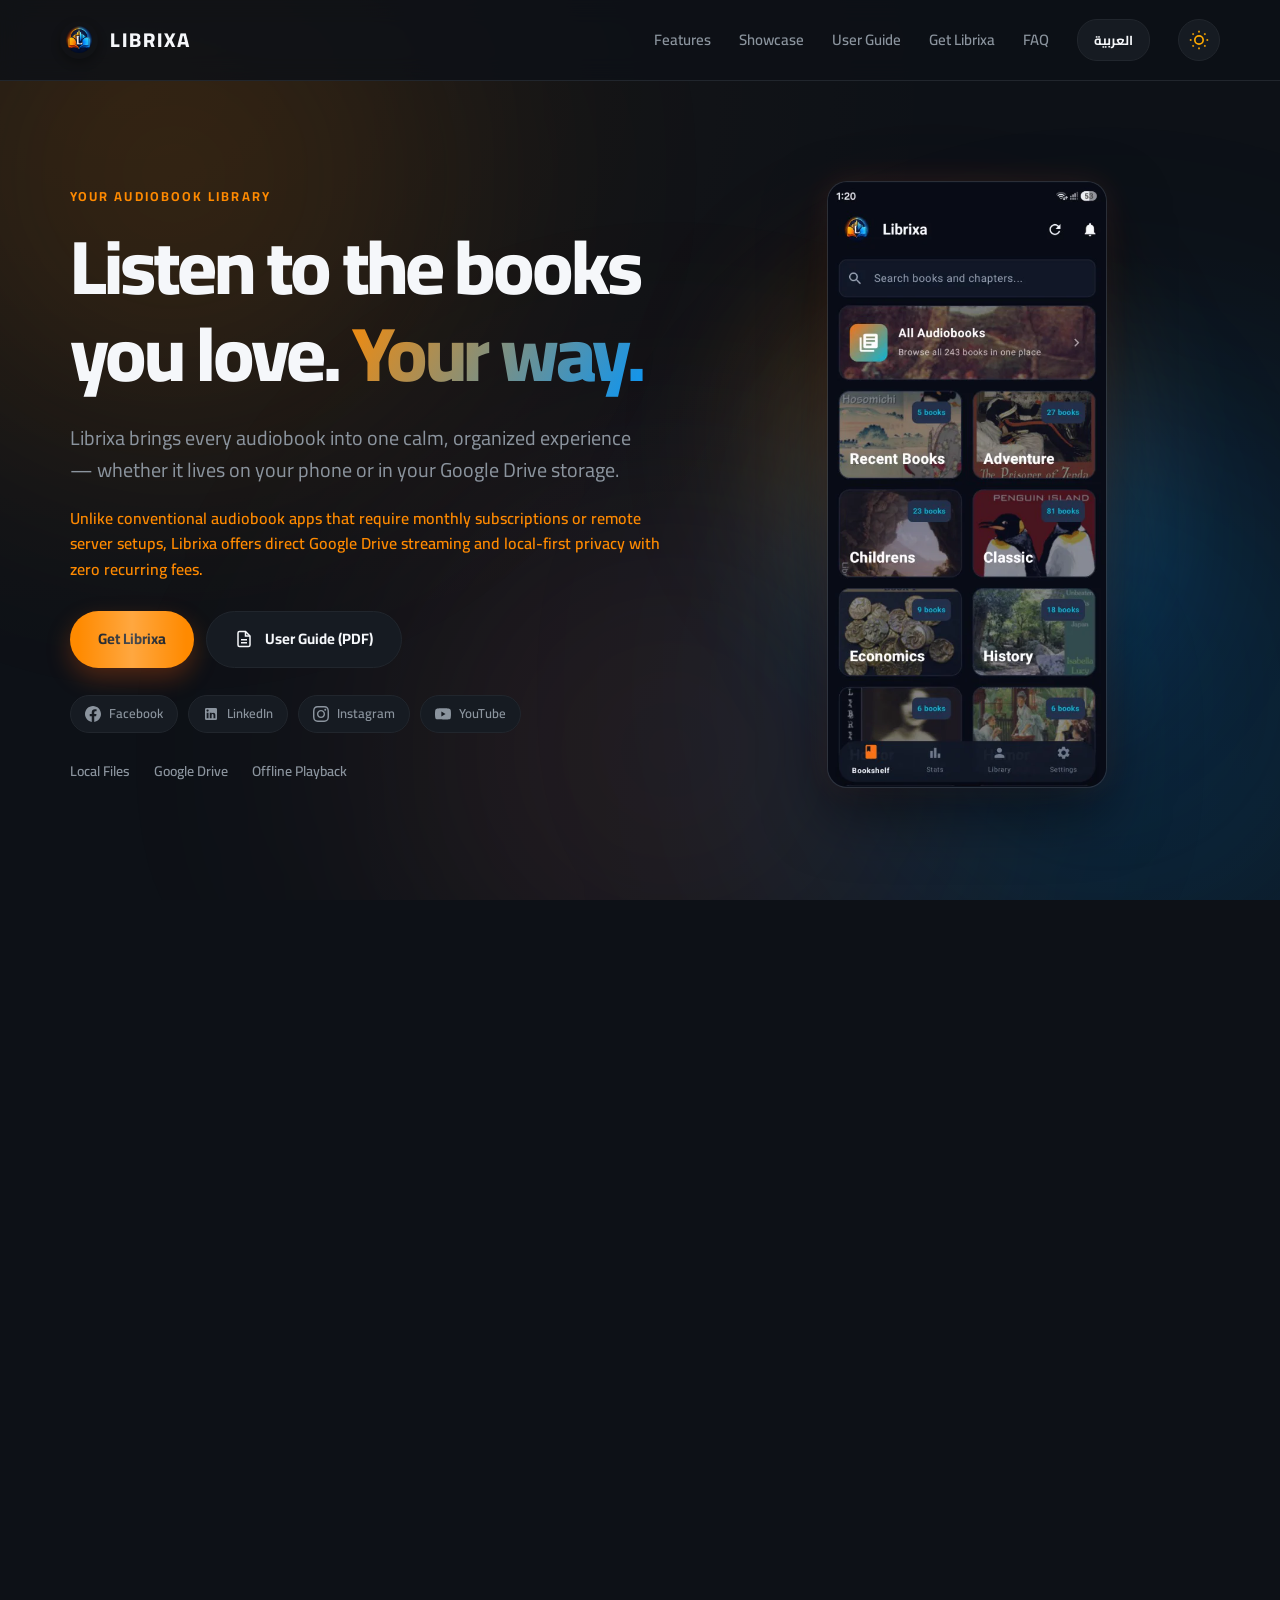
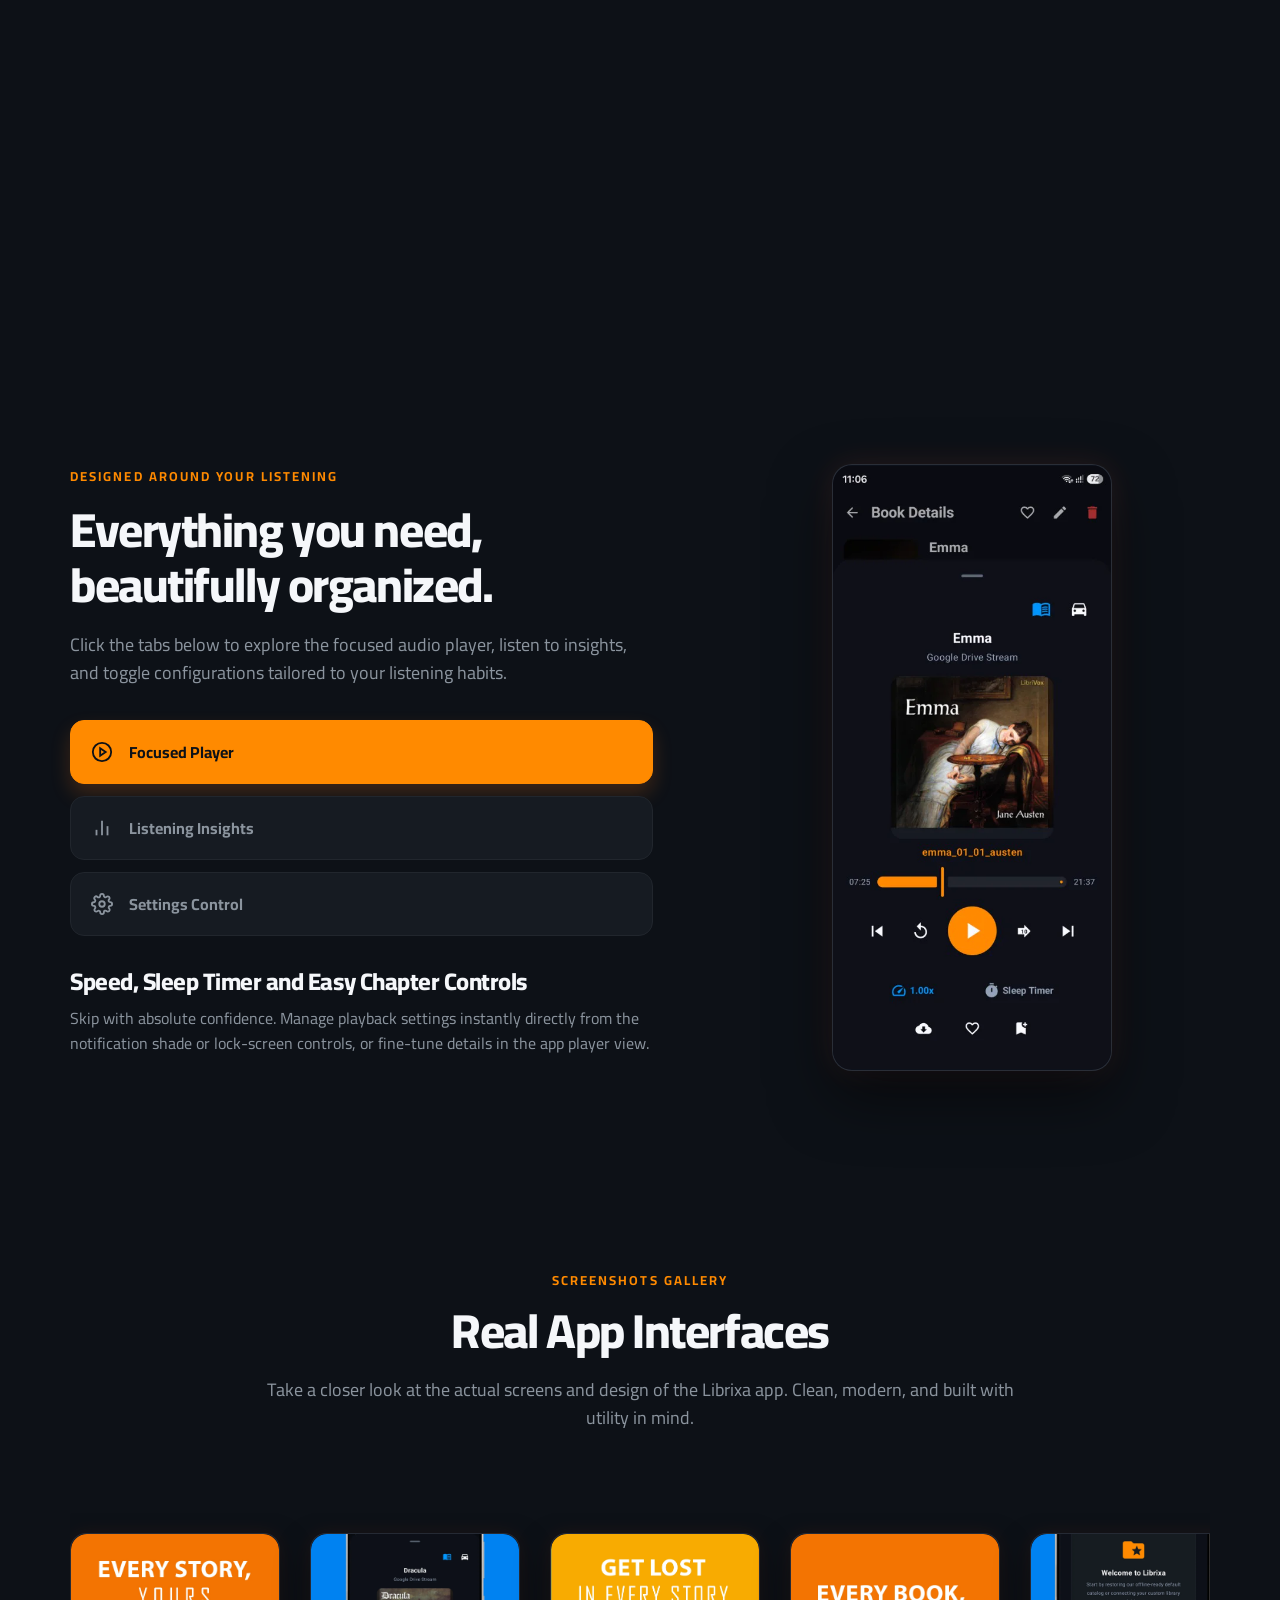
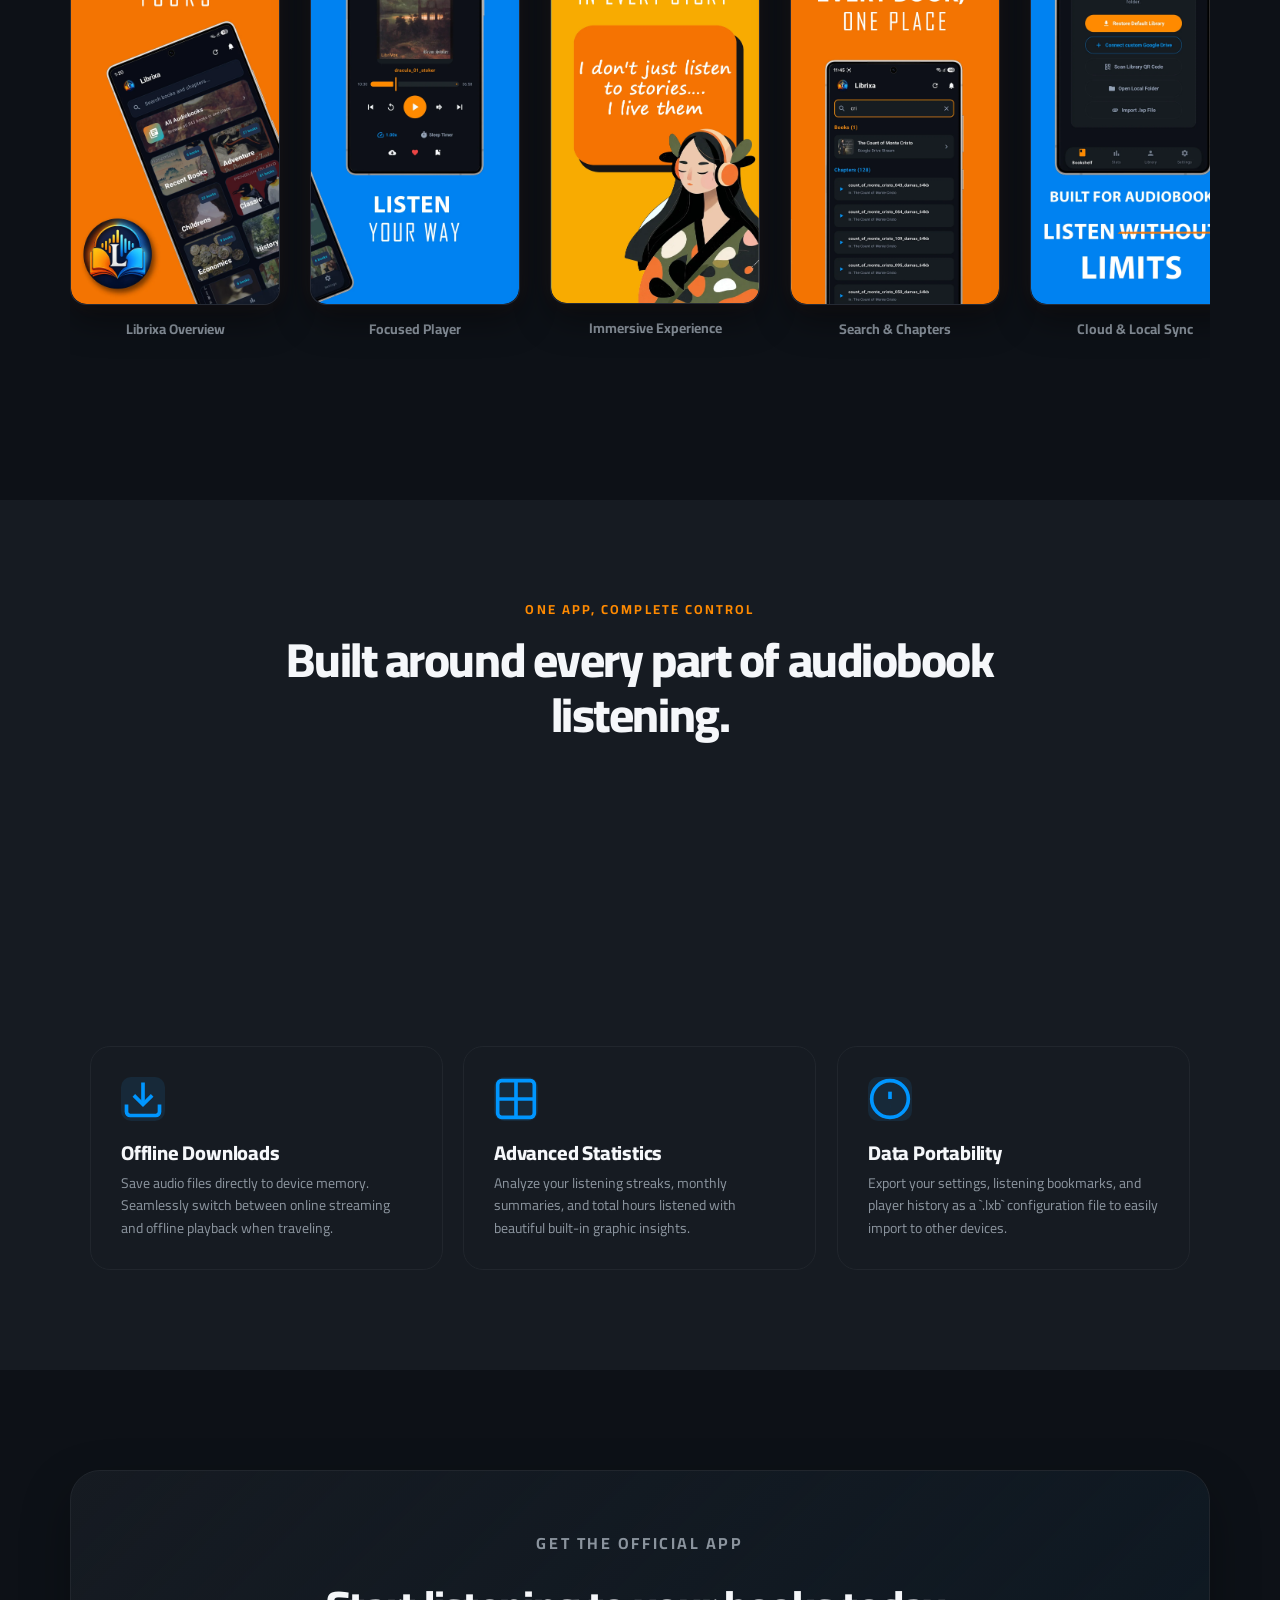
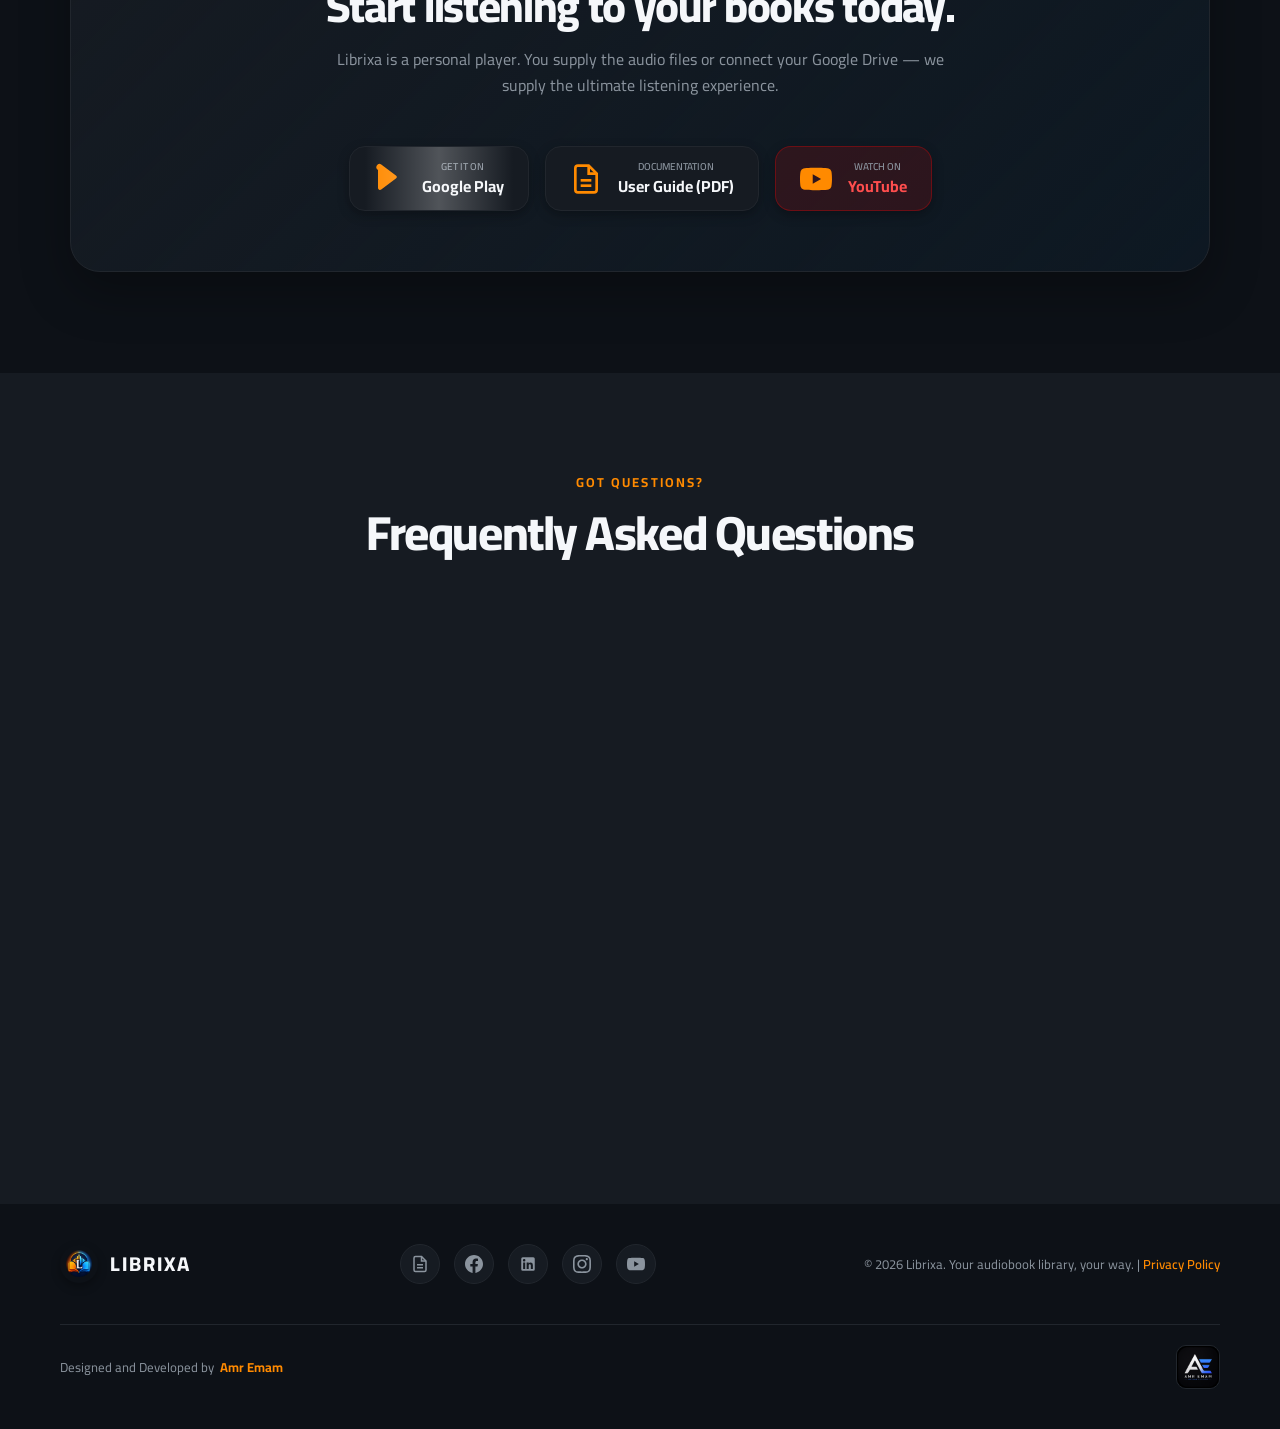
==== commit 05ca2cf7: "Add Privacy Policy, developer section, differentiation statement, OG/Twitter meta, Schema.org JSON-L" ====
--- a/index.html
+++ b/index.html
@@ -9,6 +9,44 @@
   <link rel="icon" type="image/png" href="assets/librixa-logo.png" />
   <link rel="apple-touch-icon" href="assets/librixa-logo.png" />
   <link rel="stylesheet" href="styles.css" />
+
+  <!-- Open Graph / Facebook -->
+  <meta property="og:type" content="website" />
+  <meta property="og:url" content="https://amremam1-dot.github.io/librixa-landing/" />
+  <meta property="og:title" content="Librixa | Premium Audiobook Library & Player" />
+  <meta property="og:description" content="Librixa — your premium personal audiobook library. Stream from Google Drive, organize local audio files, and enjoy beautiful insights." />
+  <meta property="og:image" content="https://amremam1-dot.github.io/librixa-landing/assets/hero-main.webp" />
+
+  <!-- Twitter -->
+  <meta name="twitter:card" content="summary_large_image" />
+  <meta name="twitter:url" content="https://amremam1-dot.github.io/librixa-landing/" />
+  <meta name="twitter:title" content="Librixa | Premium Audiobook Library & Player" />
+  <meta name="twitter:description" content="Librixa — your premium personal audiobook library. Stream from Google Drive, organize local audio files, and enjoy beautiful insights." />
+  <meta name="twitter:image" content="https://amremam1-dot.github.io/librixa-landing/assets/hero-main.webp" />
+
+  <!-- SoftwareApplication JSON-LD Structured Data -->
+  <script type="application/ld+json">
+  {
+    "@context": "https://schema.org",
+    "@type": "SoftwareApplication",
+    "name": "Librixa",
+    "operatingSystem": "Android",
+    "applicationCategory": "MultimediaApplication",
+    "description": "Librixa is a premium personal audiobook library and player for Android with direct Google Drive streaming, local file playback, and privacy-first listening insights.",
+    "url": "https://amremam1-dot.github.io/librixa-landing/",
+    "downloadUrl": "https://play.google.com/store/apps/details?id=com.example.audioshelf",
+    "offers": {
+      "@type": "Offer",
+      "price": "0",
+      "priceCurrency": "USD"
+    },
+    "author": {
+      "@type": "Person",
+      "name": "Amr Emam"
+    }
+  }
+  </script>
+
   <!-- Google Fonts -->
   <link rel="preconnect" href="https://fonts.googleapis.com">
   <link rel="preconnect" href="https://fonts.gstatic.com" crossorigin>
@@ -59,6 +97,7 @@
         <p class="eyebrow" data-i18n="hero-eyebrow">YOUR AUDIOBOOK LIBRARY</p>
         <h1 data-i18n="hero-title">Listen to the books you love. <em>Your way.</em></h1>
         <p class="lead" data-i18n="hero-lead">Librixa brings every audiobook into one calm, organized experience — whether it lives on your phone or in your Google Drive storage.</p>
+        <p class="sub-lead-differentiation" data-i18n="differentiation-text">Unlike conventional audiobook apps that require monthly subscriptions or remote server setups, Librixa offers direct Google Drive streaming and local-first privacy with zero recurring fees.</p>
         <div class="hero-actions">
           <a class="button primary" href="#download" data-i18n="hero-btn-download">
             Get Librixa
@@ -109,9 +148,17 @@
         <div class="glow glow-blue"></div>
         <div class="clean-screen-card hero-screen-card">
           <div class="hero-screen-container">
-            <img id="hero-main-img" src="assets/hero-main.jpg" alt="Librixa Audiobook Main Screen" />
-          </div>
-        </div>
+            <img id="hero-main-img" src="assets/hero-main.webp" alt="Librixa Audiobook Main Screen" loading="eager" />
+          </div>
+        </div>
+      </div>
+    </section>
+
+    <!-- Developer Motivation Section -->
+    <section class="why-built-section reveal">
+      <div class="why-built-card">
+        <h2 data-i18n="why-built-title">Why I Built Librixa</h2>
+        <p data-i18n="why-built-desc">I built Librixa because I wanted a clean, hassle-free way to listen to my personal audiobook collection stored on Google Drive and local storage without subscriptions or cloud lock-in. Existing players either locked features behind monthly fees or lacked direct cloud streaming for large audio files. Librixa is built local-first and privacy-focused, giving you complete control over your own audiobooks.</p>
       </div>
     </section>
 
@@ -191,7 +238,7 @@
 
         <div class="showcase-media">
           <div class="clean-screen-card showcase-screen-card">
-            <img id="showcase-img" src="assets/showcase-player.jpg" alt="Focused Player Showcase" class="active" />
+            <img id="showcase-img" src="assets/showcase-player.webp" alt="Focused Player Showcase" class="active" loading="lazy" />
           </div>
         </div>
       </div>
@@ -208,49 +255,49 @@
         <div class="gallery-scroll">
           <div class="gallery-item">
             <div class="gallery-card">
-              <img src="assets/1.png" alt="Librixa Overview" />
+              <img src="assets/1.webp" alt="Librixa Overview" loading="lazy" />
             </div>
             <span data-i18n="gallery-item1">Librixa Overview</span>
           </div>
           <div class="gallery-item">
             <div class="gallery-card">
-              <img src="assets/2.png" alt="Focused Player" />
+              <img src="assets/2.webp" alt="Focused Player" loading="lazy" />
             </div>
             <span data-i18n="gallery-item2">Focused Player</span>
           </div>
           <div class="gallery-item">
             <div class="gallery-card">
-              <img src="assets/3.png" alt="Immersive Experience" />
+              <img src="assets/3.webp" alt="Immersive Experience" loading="lazy" />
             </div>
             <span data-i18n="gallery-item3">Immersive Experience</span>
           </div>
           <div class="gallery-item">
             <div class="gallery-card">
-              <img src="assets/4.png" alt="Smart Search & Chapters" />
+              <img src="assets/4.webp" alt="Smart Search & Chapters" loading="lazy" />
             </div>
             <span data-i18n="gallery-item4">Search & Chapters</span>
           </div>
           <div class="gallery-item">
             <div class="gallery-card">
-              <img src="assets/5.png" alt="Cloud & Local Sync" />
+              <img src="assets/5.webp" alt="Cloud & Local Sync" loading="lazy" />
             </div>
             <span data-i18n="gallery-item5">Cloud & Local Sync</span>
           </div>
           <div class="gallery-item">
             <div class="gallery-card">
-              <img src="assets/6.png" alt="Bookmarks & Favorites" />
+              <img src="assets/6.webp" alt="Bookmarks & Favorites" loading="lazy" />
             </div>
             <span data-i18n="gallery-item6">Bookmarks & Favorites</span>
           </div>
           <div class="gallery-item">
             <div class="gallery-card">
-              <img src="assets/7.png" alt="Light & Drive Mode" />
+              <img src="assets/7.webp" alt="Light & Drive Mode" loading="lazy" />
             </div>
             <span data-i18n="gallery-item7">Light & Drive Mode</span>
           </div>
           <div class="gallery-item">
             <div class="gallery-card">
-              <img src="assets/8.png" alt="Dark Night Mode" />
+              <img src="assets/8.webp" alt="Dark Night Mode" loading="lazy" />
             </div>
             <span data-i18n="gallery-item8">Dark Night Mode</span>
           </div>
@@ -441,7 +488,7 @@
           <svg viewBox="0 0 24 24" fill="currentColor"><path d="M23.498 6.186a3.016 3.016 0 0 0-2.122-2.136C19.505 3.545 12 3.545 12 3.545s-7.505 0-9.377.505A3.017 3.017 0 0 0 .502 6.186C0 8.07 0 12 0 12s0 3.93.502 5.814a3.016 3.016 0 0 0 2.122 2.136c1.871.505 9.376.505 9.376.505s7.505 0 9.377-.505a3.015 3.015 0 0 0 2.122-2.136C24 15.93 24 12 24 12s0-3.93-.502-5.814zM9.545 15.568V8.432L15.818 12l-6.273 3.568z"/></svg>
         </a>
       </div>
-      <p data-i18n="footer-copyright">© 2026 Librixa. Your audiobook library, your way.</p>
+      <p><span data-i18n="footer-copyright">© 2026 Librixa. Your audiobook library, your way.</span> | <a href="privacy.html" style="color: var(--orange-accent); font-weight: 600;" data-i18n="footer-privacy">Privacy Policy</a></p>
     </div>
     <div class="footer-bottom">
       <p class="dev-credits">
--- a/styles.css
+++ b/styles.css
@@ -2126,3 +2126,135 @@
   color: #ffffff;
   box-shadow: 0 10px 25px rgba(255, 0, 0, 0.4);
 }
+
+/* =========================================================================
+   Privacy Policy & Developer Section Styles
+   ========================================================================= */
+.privacy-container {
+  max-width: 900px;
+  margin: 60px auto 100px;
+  padding: 0 24px;
+  position: relative;
+  z-index: 10;
+}
+
+.privacy-card {
+  padding: 48px;
+  border-radius: 24px;
+}
+
+.privacy-header {
+  margin-bottom: 40px;
+  border-bottom: 1px solid var(--panel-border);
+  padding-bottom: 24px;
+}
+
+.privacy-header h1 {
+  font-size: clamp(32px, 4vw, 48px);
+  margin-top: 8px;
+  margin-bottom: 12px;
+}
+
+.privacy-date {
+  color: var(--text-muted);
+  font-size: 14px;
+}
+
+.privacy-content {
+  display: flex;
+  flex-direction: column;
+  gap: 32px;
+  line-height: 1.7;
+}
+
+.privacy-block h2 {
+  font-size: 20px;
+  color: var(--orange-accent);
+  margin-bottom: 12px;
+}
+
+.privacy-block p {
+  color: var(--text-color);
+  opacity: 0.9;
+  margin-bottom: 12px;
+  font-size: 16px;
+}
+
+.privacy-block ul {
+  list-style: none;
+  padding: 0;
+  display: flex;
+  flex-direction: column;
+  gap: 10px;
+}
+
+.privacy-block li {
+  position: relative;
+  padding-left: 24px;
+  color: var(--text-muted);
+  font-size: 15px;
+}
+
+body.rtl-ar .privacy-block li {
+  padding-left: 0;
+  padding-right: 24px;
+}
+
+.privacy-block li::before {
+  content: "•";
+  color: var(--orange-accent);
+  font-weight: bold;
+  position: absolute;
+  left: 8px;
+  top: 0;
+}
+
+body.rtl-ar .privacy-block li::before {
+  left: auto;
+  right: 8px;
+}
+
+.privacy-footer-action {
+  margin-top: 48px;
+  padding-top: 24px;
+  border-top: 1px solid var(--panel-border);
+  display: flex;
+  justify-content: flex-start;
+}
+
+/* Developer "Why I Built This" Section */
+.why-built-section {
+  max-width: 850px;
+  margin: 60px auto;
+  padding: 0 30px;
+}
+
+.why-built-card {
+  padding: 40px;
+  border-radius: 24px;
+  background: var(--panel-bg);
+  border: 1px solid var(--panel-border);
+  box-shadow: 0 15px 45px var(--shadow-color);
+  position: relative;
+}
+
+.why-built-card h2 {
+  font-size: 24px;
+  margin-bottom: 16px;
+  color: var(--text-color);
+}
+
+.why-built-card p {
+  color: var(--text-muted);
+  font-size: 16px;
+  line-height: 1.7;
+}
+
+.sub-lead-differentiation {
+  font-size: 16px;
+  color: var(--orange-accent);
+  font-weight: 600;
+  margin-top: -16px;
+  margin-bottom: 28px;
+  line-height: 1.6;
+}
